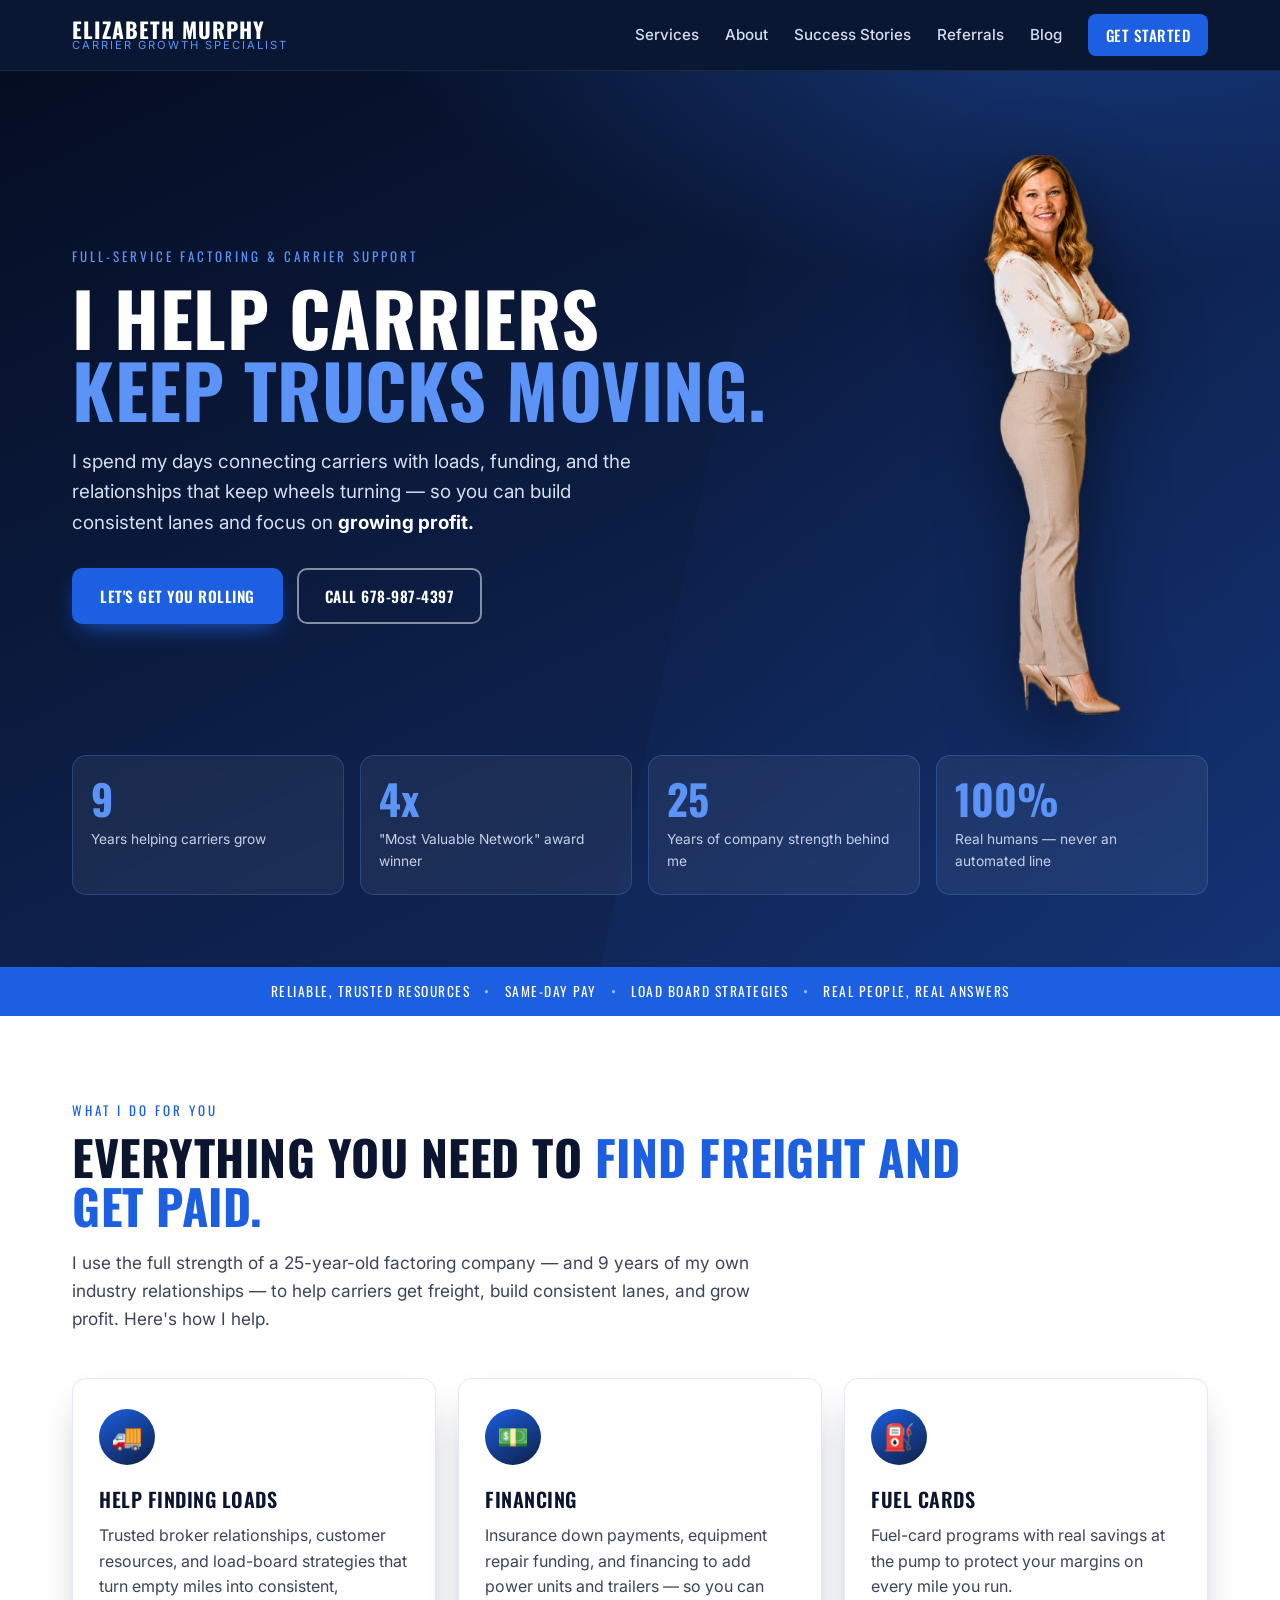
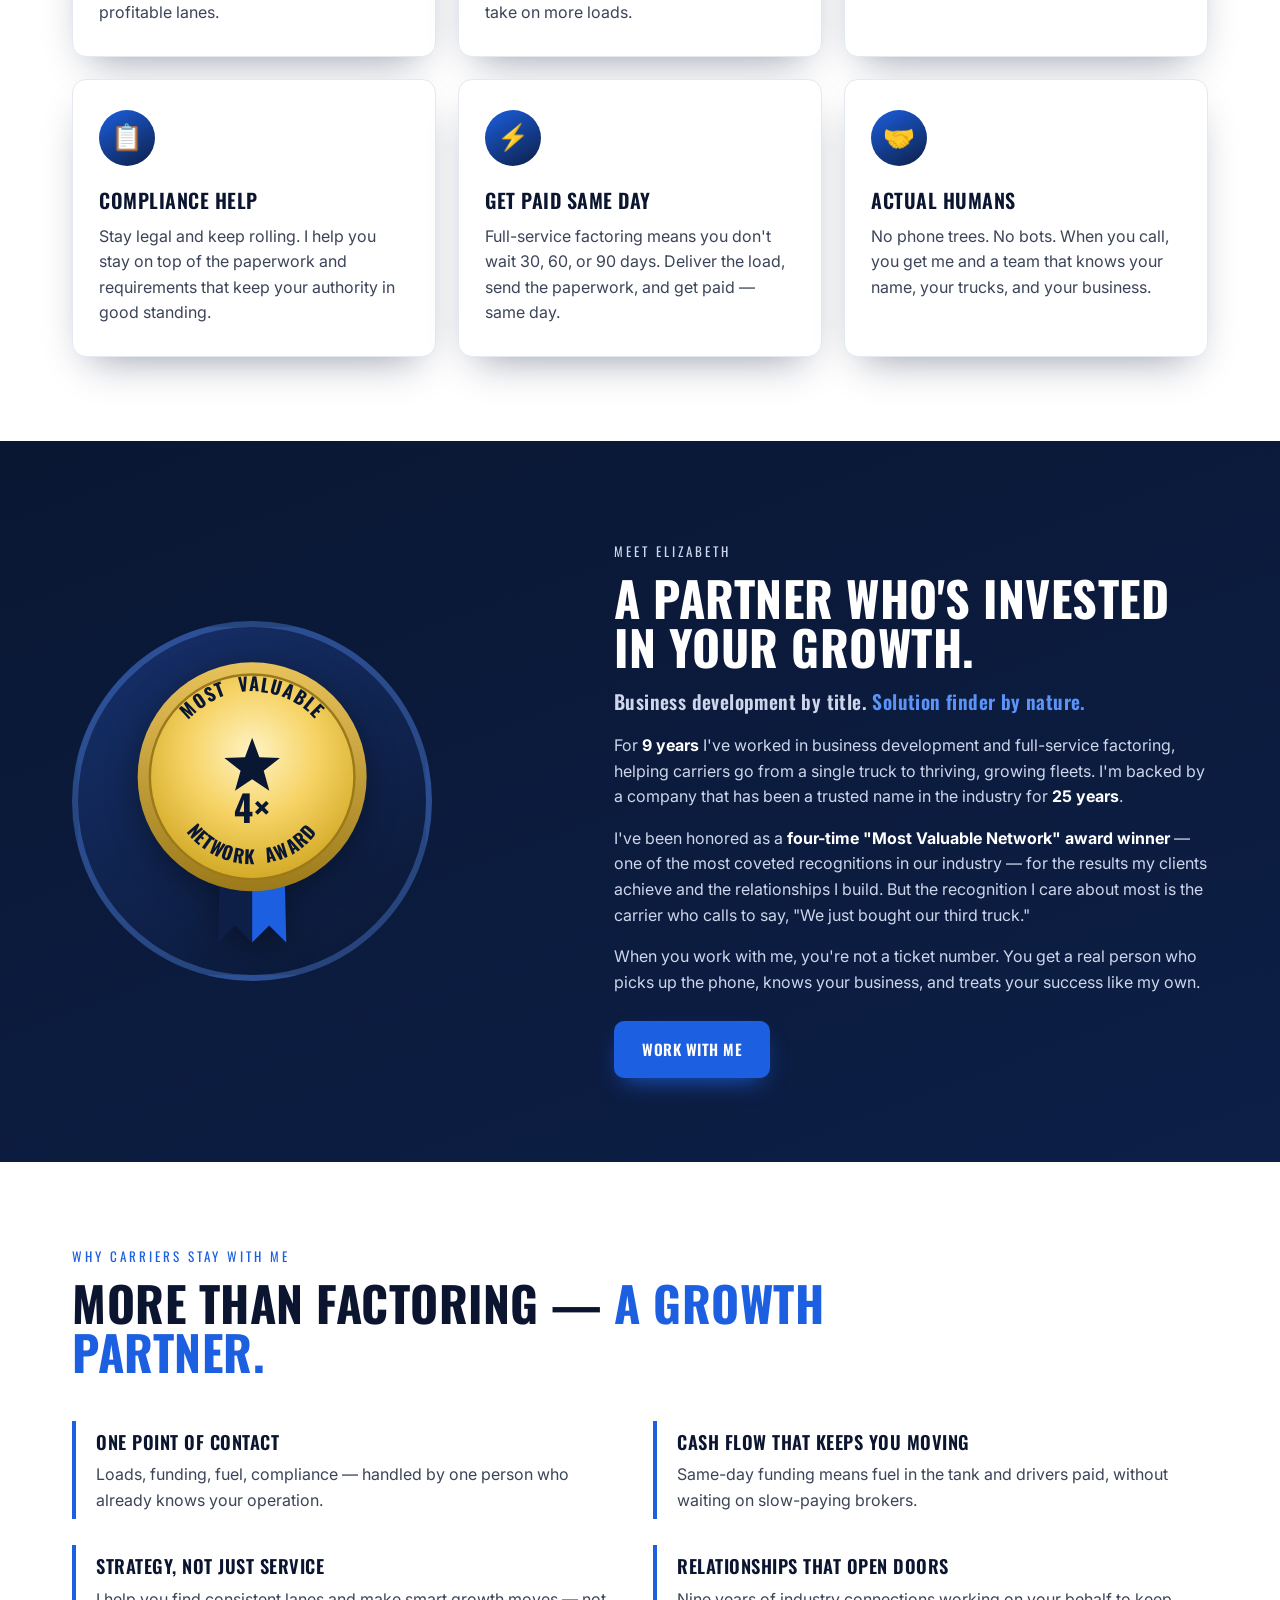
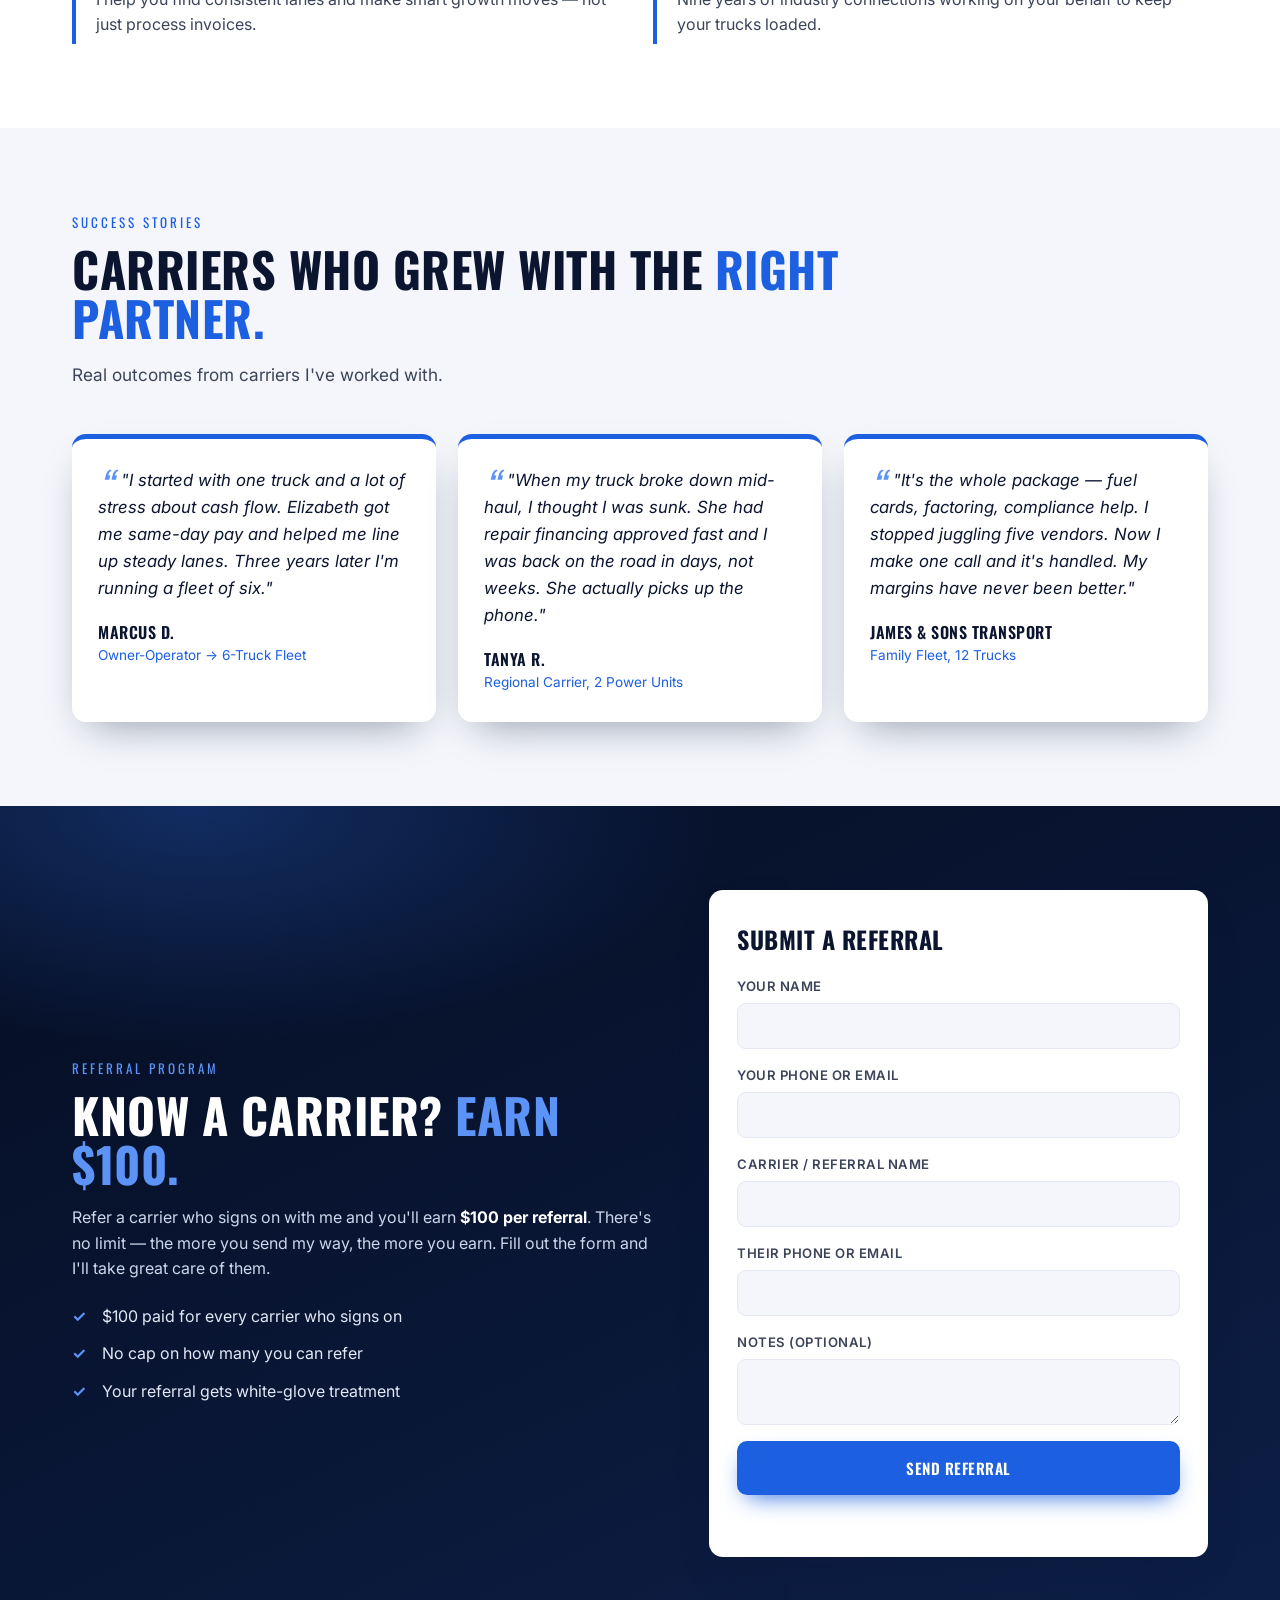
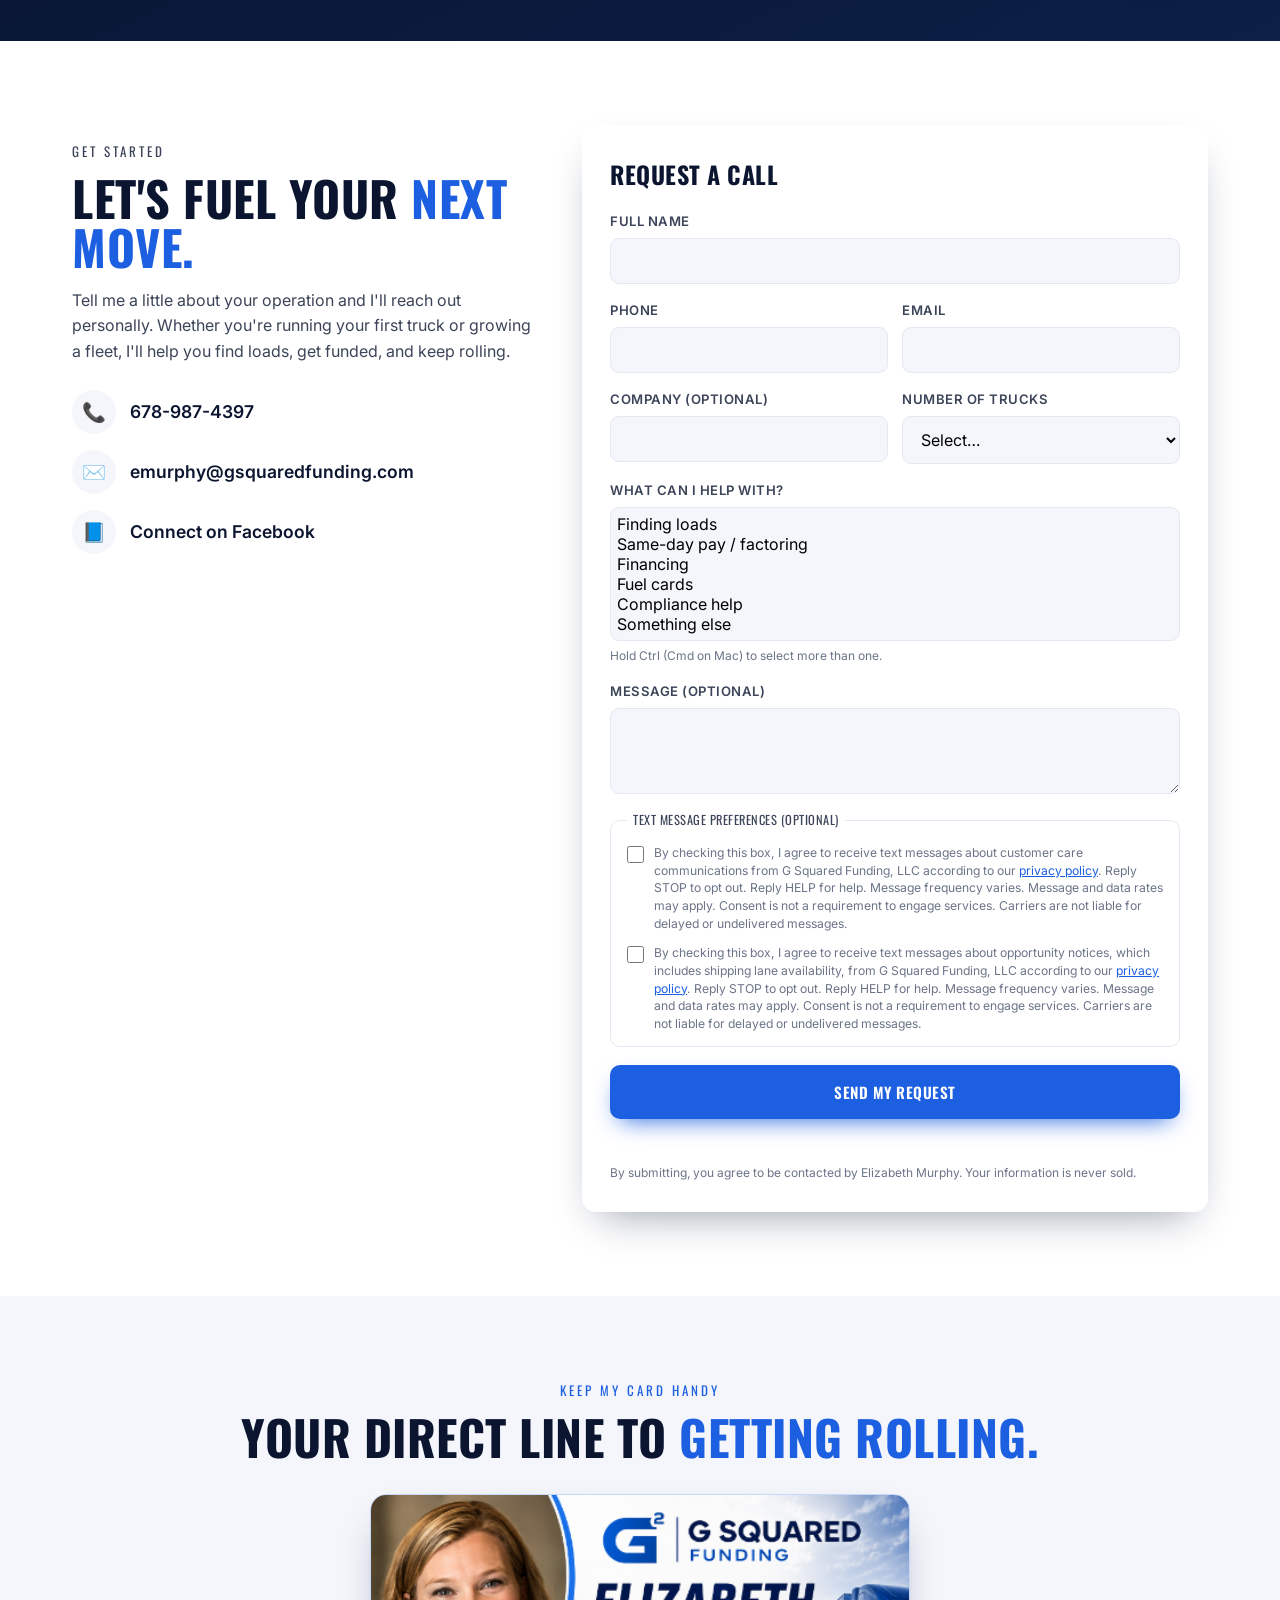
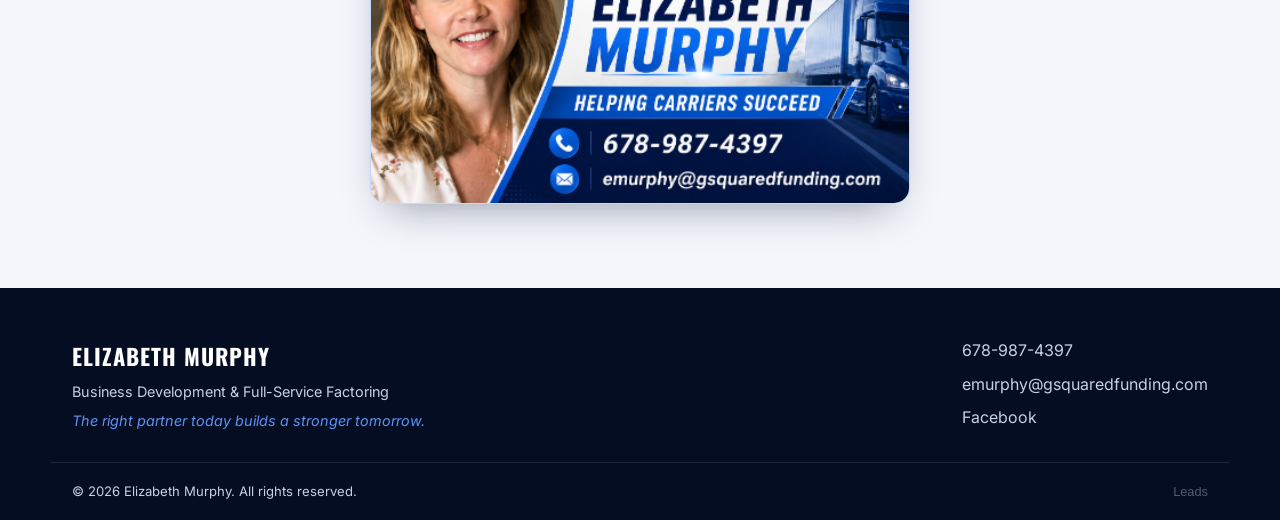
==== index.html @ 2f47485e "Add Blog with four carrier resource articles - New blog.html index + nav "Blog" link - Articles: div" ====
<!DOCTYPE html>
<html lang="en">
<head>
  <meta charset="UTF-8" />
  <meta name="viewport" content="width=device-width, initial-scale=1.0" />
  <title>Elizabeth Murphy | Helping Carriers Find Loads, Get Funded & Grow</title>
  <meta name="description" content="Elizabeth Murphy helps trucking carriers find loads, get financing, fuel cards, compliance help, and same-day pay through full-service factoring. 9 years of experience, real humans, real results." />
  <link rel="preconnect" href="https://fonts.googleapis.com" />
  <link rel="preconnect" href="https://fonts.gstatic.com" crossorigin />
  <link href="https://fonts.googleapis.com/css2?family=Oswald:wght@500;600;700&family=Inter:wght@400;500;600;700&display=swap" rel="stylesheet" />
  <link rel="stylesheet" href="styles.css" />
</head>
<body>

  <!-- ============ NAV ============ -->
  <header class="nav" id="top">
    <div class="container nav-inner">
      <a href="#top" class="brand">
        <span class="brand-name">ELIZABETH MURPHY</span>
        <span class="brand-sub">Carrier Growth Specialist</span>
      </a>
      <nav class="nav-links" id="navLinks">
        <a href="#services">Services</a>
        <a href="#about">About</a>
        <a href="#stories">Success Stories</a>
        <a href="#referral">Referrals</a>
        <a href="blog.html">Blog</a>
        <a href="#contact" class="nav-cta">Get Started</a>
      </nav>
      <a href="tel:6789874397" class="nav-phone">678-987-4397</a>
      <button class="nav-toggle" id="navToggle" aria-label="Toggle menu">
        <span></span><span></span><span></span>
      </button>
    </div>
  </header>

  <!-- ============ HERO ============ -->
  <section class="hero">
    <div class="hero-overlay"></div>
    <div class="container hero-inner">
      <div class="hero-copy">
        <p class="kicker">FULL-SERVICE FACTORING &amp; CARRIER SUPPORT</p>
        <h1>I HELP CARRIERS<br /><span class="hl">KEEP TRUCKS MOVING.</span></h1>
        <p class="hero-lead">
          I spend my days connecting carriers with loads, funding, and the
          relationships that keep wheels turning &mdash; so you can build
          consistent lanes and focus on <strong>growing profit.</strong>
        </p>
        <div class="hero-actions">
          <a href="#contact" class="btn btn-primary">Let's Get You Rolling</a>
          <a href="tel:6789874397" class="btn btn-ghost">Call 678-987-4397</a>
        </div>
      </div>

      <div class="hero-figure-wrap">
        <img class="hero-figure" src="liz-standing.png"
             alt="Elizabeth Murphy, Carrier Growth Specialist" />
      </div>

      <div class="hero-stats">
        <div class="stat">
          <span class="stat-num">9</span>
          <span class="stat-label">Years helping carriers grow</span>
        </div>
        <div class="stat">
          <span class="stat-num">4x</span>
          <span class="stat-label">"Most Valuable Network" award winner</span>
        </div>
        <div class="stat">
          <span class="stat-num">25</span>
          <span class="stat-label">Years of company strength behind me</span>
        </div>
        <div class="stat">
          <span class="stat-num">100%</span>
          <span class="stat-label">Real humans &mdash; never an automated line</span>
        </div>
      </div>
    </div>
  </section>

  <!-- ============ TRUST BAR ============ -->
  <div class="trustbar">
    <div class="container trustbar-inner">
      <span>RELIABLE, TRUSTED RESOURCES</span>
      <span class="dot">&bull;</span>
      <span>SAME-DAY PAY</span>
      <span class="dot">&bull;</span>
      <span>LOAD BOARD STRATEGIES</span>
      <span class="dot">&bull;</span>
      <span>REAL PEOPLE, REAL ANSWERS</span>
    </div>
  </div>

  <!-- ============ SERVICES ============ -->
  <section class="section" id="services">
    <div class="container">
      <p class="section-kicker">WHAT I DO FOR YOU</p>
      <h2 class="section-title">Everything you need to <span class="hl">find freight and get paid.</span></h2>
      <p class="section-intro">
        I use the full strength of a 25-year-old factoring company &mdash; and
        9 years of my own industry relationships &mdash; to help carriers get
        freight, build consistent lanes, and grow profit. Here's how I help.
      </p>

      <div class="cards">
        <article class="card">
          <div class="card-icon">🚚</div>
          <h3>Help Finding Loads</h3>
          <p>Trusted broker relationships, customer resources, and load-board
          strategies that turn empty miles into consistent, profitable lanes.</p>
        </article>

        <article class="card">
          <div class="card-icon">💵</div>
          <h3>Financing</h3>
          <p>Insurance down payments, equipment repair funding, and financing to
          add power units and trailers &mdash; so you can take on more loads.</p>
        </article>

        <article class="card">
          <div class="card-icon">⛽</div>
          <h3>Fuel Cards</h3>
          <p>Fuel-card programs with real savings at the pump to protect your
          margins on every mile you run.</p>
        </article>

        <article class="card">
          <div class="card-icon">📋</div>
          <h3>Compliance Help</h3>
          <p>Stay legal and keep rolling. I help you stay on top of the
          paperwork and requirements that keep your authority in good standing.</p>
        </article>

        <article class="card">
          <div class="card-icon">⚡</div>
          <h3>Get Paid Same Day</h3>
          <p>Full-service factoring means you don't wait 30, 60, or 90 days.
          Deliver the load, send the paperwork, and get paid &mdash; same day.</p>
        </article>

        <article class="card">
          <div class="card-icon">🤝</div>
          <h3>Actual Humans</h3>
          <p>No phone trees. No bots. When you call, you get me and a team that
          knows your name, your trucks, and your business.</p>
        </article>
      </div>
    </div>
  </section>

  <!-- ============ ABOUT ============ -->
  <section class="section section-dark" id="about">
    <div class="container about-grid">
      <div class="about-photo">
        <div class="about-photo-frame no-photo">
          <!-- Photo now lives in the hero; this frame shows the award medal -->
          <svg class="photo-medal" viewBox="0 0 220 240" role="img" aria-label="Four-time Most Valuable Network Award winner">
            <defs>
              <radialGradient id="goldFace" cx="50%" cy="38%" r="70%">
                <stop offset="0%" stop-color="#fff3c4" />
                <stop offset="45%" stop-color="#f6d365" />
                <stop offset="100%" stop-color="#caa017" />
              </radialGradient>
              <linearGradient id="goldRim" x1="0" y1="0" x2="0" y2="1">
                <stop offset="0%" stop-color="#e8c25a" />
                <stop offset="100%" stop-color="#9c7a1a" />
              </linearGradient>
              <path id="topArc" d="M40,100 A70,70 0 0 1 180,100" fill="none" />
              <path id="botArc" d="M42,104 A68,68 0 0 0 178,104" fill="none" />
            </defs>

            <!-- ribbon tails -->
            <polygon points="84,150 110,168 110,236 96,222 82,236" fill="#0d1f47" />
            <polygon points="136,150 110,168 110,236 124,222 138,236" fill="#1c5fe0" />

            <!-- medal body -->
            <circle cx="110" cy="100" r="94" fill="url(#goldRim)" />
            <circle cx="110" cy="100" r="84" fill="url(#goldFace)" stroke="#9c7a1a" stroke-width="2" />

            <!-- curved text -->
            <text class="medal-arc" fill="#0a1733">
              <textPath href="#topArc" startOffset="50%" text-anchor="middle">MOST&#160;&#160;VALUABLE</textPath>
            </text>
            <text class="medal-arc" fill="#0a1733">
              <textPath href="#botArc" startOffset="50%" text-anchor="middle">NETWORK&#160;&#160;AWARD</textPath>
            </text>

            <!-- star -->
            <path d="M110,68 L115.9,83.9 L132.8,84.6 L119.5,95.1 L124.1,111.4 L110,102 L95.9,111.4 L100.5,95.1 L87.2,84.6 L104.1,83.9 Z" fill="#0a1733" />

            <!-- count -->
            <text x="110" y="138" text-anchor="middle" class="medal-count" fill="#0a1733">4&#215;</text>
          </svg>
        </div>
        <div class="about-badge">
          <span class="badge-num">4&times;</span>
          <span class="badge-text">MOST VALUABLE<br />NETWORK AWARD</span>
        </div>
      </div>
      <div class="about-copy">
        <p class="section-kicker light">MEET ELIZABETH</p>
        <h2 class="section-title light">A partner who's invested in your growth.</h2>
        <p class="about-tagline">Business development by title. <span class="hl">Solution finder by nature.</span></p>
        <p>
          For <strong>9 years</strong> I've worked in business development and
          full-service factoring, helping carriers go from a single truck to
          thriving, growing fleets. I'm backed by a company that has been a
          trusted name in the industry for <strong>25 years</strong>.
        </p>
        <p>
          I've been honored as a <strong>four-time "Most Valuable Network"
          award winner</strong> &mdash; one of the most coveted recognitions in
          our industry &mdash; for the results my clients achieve and the
          relationships I build. But the recognition I care about most is the
          carrier who calls to say, "We just bought our third truck."
        </p>
        <p>
          When you work with me, you're not a ticket number. You get a real
          person who picks up the phone, knows your business, and treats your
          success like my own.
        </p>
        <a href="#contact" class="btn btn-primary">Work With Me</a>
      </div>
    </div>
  </section>

  <!-- ============ VALUE / WHY ============ -->
  <section class="section value">
    <div class="container">
      <p class="section-kicker">WHY CARRIERS STAY WITH ME</p>
      <h2 class="section-title">More than factoring &mdash; <span class="hl">a growth partner.</span></h2>
      <div class="value-grid">
        <div class="value-item">
          <h4>One point of contact</h4>
          <p>Loads, funding, fuel, compliance &mdash; handled by one person who already knows your operation.</p>
        </div>
        <div class="value-item">
          <h4>Cash flow that keeps you moving</h4>
          <p>Same-day funding means fuel in the tank and drivers paid, without waiting on slow-paying brokers.</p>
        </div>
        <div class="value-item">
          <h4>Strategy, not just service</h4>
          <p>I help you find consistent lanes and make smart growth moves &mdash; not just process invoices.</p>
        </div>
        <div class="value-item">
          <h4>Relationships that open doors</h4>
          <p>Nine years of industry connections working on your behalf to keep your trucks loaded.</p>
        </div>
      </div>
    </div>
  </section>

  <!-- ============ SUCCESS STORIES ============ -->
  <section class="section section-tint" id="stories">
    <div class="container">
      <p class="section-kicker">SUCCESS STORIES</p>
      <h2 class="section-title">Carriers who grew with the <span class="hl">right partner.</span></h2>
      <p class="section-intro">
        Real outcomes from carriers I've worked with.
      </p>

      <div class="stories">
        <figure class="story">
          <blockquote>
            "I started with one truck and a lot of stress about cash flow.
            Elizabeth got me same-day pay and helped me line up steady lanes.
            Three years later I'm running a fleet of six."
          </blockquote>
          <figcaption>
            <span class="story-name">Marcus D.</span>
            <span class="story-role">Owner-Operator &rarr; 6-Truck Fleet</span>
          </figcaption>
        </figure>

        <figure class="story">
          <blockquote>
            "When my truck broke down mid-haul, I thought I was sunk. She had
            repair financing approved fast and I was back on the road in days,
            not weeks. She actually picks up the phone."
          </blockquote>
          <figcaption>
            <span class="story-name">Tanya R.</span>
            <span class="story-role">Regional Carrier, 2 Power Units</span>
          </figcaption>
        </figure>

        <figure class="story">
          <blockquote>
            "It's the whole package &mdash; fuel cards, factoring, compliance
            help. I stopped juggling five vendors. Now I make one call and it's
            handled. My margins have never been better."
          </blockquote>
          <figcaption>
            <span class="story-name">James &amp; Sons Transport</span>
            <span class="story-role">Family Fleet, 12 Trucks</span>
          </figcaption>
        </figure>
      </div>
    </div>
  </section>

  <!-- ============ REFERRAL ============ -->
  <section class="section section-cta" id="referral">
    <div class="container referral-inner">
      <div class="referral-copy">
        <p class="section-kicker light">REFERRAL PROGRAM</p>
        <h2 class="section-title light">Know a carrier? <span class="hl-light">Earn $100.</span></h2>
        <p>
          Refer a carrier who signs on with me and you'll earn
          <strong>$100 per referral</strong>. There's no limit &mdash; the more
          you send my way, the more you earn. Fill out the form and I'll take
          great care of them.
        </p>
        <ul class="referral-points">
          <li>$100 paid for every carrier who signs on</li>
          <li>No cap on how many you can refer</li>
          <li>Your referral gets white-glove treatment</li>
        </ul>
      </div>
      <form class="lead-form referral-form" id="referralForm" novalidate>
        <h3>Submit a Referral</h3>
        <div class="field">
          <label for="ref-yourname">Your Name</label>
          <input type="text" id="ref-yourname" name="yourName" required />
        </div>
        <div class="field">
          <label for="ref-yourcontact">Your Phone or Email</label>
          <input type="text" id="ref-yourcontact" name="yourContact" required />
        </div>
        <div class="field">
          <label for="ref-carrier">Carrier / Referral Name</label>
          <input type="text" id="ref-carrier" name="carrierName" required />
        </div>
        <div class="field">
          <label for="ref-carriercontact">Their Phone or Email</label>
          <input type="text" id="ref-carriercontact" name="carrierContact" required />
        </div>
        <div class="field">
          <label for="ref-notes">Notes (optional)</label>
          <textarea id="ref-notes" name="notes" rows="2"></textarea>
        </div>
        <button type="submit" class="btn btn-primary btn-block">Send Referral</button>
        <p class="form-status" id="referralStatus" role="status"></p>
      </form>
    </div>
  </section>

  <!-- ============ CONTACT / LEAD FORM ============ -->
  <section class="section" id="contact">
    <div class="container contact-grid">
      <div class="contact-copy">
        <p class="section-kicker">GET STARTED</p>
        <h2 class="section-title">Let's fuel your <span class="hl">next move.</span></h2>
        <p>
          Tell me a little about your operation and I'll reach out personally.
          Whether you're running your first truck or growing a fleet, I'll help
          you find loads, get funded, and keep rolling.
        </p>
        <ul class="contact-list">
          <li>
            <span class="ci">📞</span>
            <a href="tel:6789874397">678-987-4397</a>
          </li>
          <li>
            <span class="ci">✉️</span>
            <a href="mailto:emurphy@gsquaredfunding.com">emurphy@gsquaredfunding.com</a>
          </li>
          <li>
            <span class="ci">📘</span>
            <a href="https://www.facebook.com/profile.php?id=61589922279797" target="_blank" rel="noopener">Connect on Facebook</a>
          </li>
        </ul>
      </div>

      <form class="lead-form" id="leadForm" novalidate>
        <h3>Request a Call</h3>
        <div class="field">
          <label for="name">Full Name</label>
          <input type="text" id="name" name="name" required />
        </div>
        <div class="row">
          <div class="field">
            <label for="phone">Phone</label>
            <input type="tel" id="phone" name="phone" required />
          </div>
          <div class="field">
            <label for="email">Email</label>
            <input type="email" id="email" name="email" />
          </div>
        </div>
        <div class="row">
          <div class="field">
            <label for="company">Company (optional)</label>
            <input type="text" id="company" name="company" />
          </div>
          <div class="field">
            <label for="trucks">Number of Trucks</label>
            <select id="trucks" name="trucks">
              <option value="">Select…</option>
              <option>1</option>
              <option>2–5</option>
              <option>6–15</option>
              <option>16+</option>
            </select>
          </div>
        </div>
        <div class="field">
          <label for="interest">What can I help with?</label>
          <select id="interest" name="interest" multiple size="6" class="multi">
            <option>Finding loads</option>
            <option>Same-day pay / factoring</option>
            <option>Financing</option>
            <option>Fuel cards</option>
            <option>Compliance help</option>
            <option>Something else</option>
          </select>
          <small class="hint">Hold Ctrl (Cmd on Mac) to select more than one.</small>
        </div>
        <div class="field">
          <label for="message">Message (optional)</label>
          <textarea id="message" name="message" rows="3"></textarea>
        </div>

        <fieldset class="consent">
          <legend>Text message preferences (optional)</legend>
          <label class="consent-item">
            <input type="checkbox" name="smsCustomerCare" value="Yes" />
            <span>By checking this box, I agree to receive text messages about customer care
            communications from G Squared Funding, LLC according to our
            <a href="https://gsquaredfunding.com/privacy-policy" target="_blank" rel="noopener">privacy policy</a>.
            Reply STOP to opt out. Reply HELP for help. Message frequency varies. Message and data
            rates may apply. Consent is not a requirement to engage services. Carriers are not liable
            for delayed or undelivered messages.</span>
          </label>
          <label class="consent-item">
            <input type="checkbox" name="smsOpportunityNotices" value="Yes" />
            <span>By checking this box, I agree to receive text messages about opportunity notices,
            which includes shipping lane availability, from G Squared Funding, LLC according to our
            <a href="https://gsquaredfunding.com/privacy-policy" target="_blank" rel="noopener">privacy policy</a>.
            Reply STOP to opt out. Reply HELP for help. Message frequency varies. Message and data
            rates may apply. Consent is not a requirement to engage services. Carriers are not liable
            for delayed or undelivered messages.</span>
          </label>
        </fieldset>

        <button type="submit" class="btn btn-primary btn-block">Send My Request</button>
        <p class="form-status" id="leadStatus" role="status"></p>
        <p class="form-fineprint">By submitting, you agree to be contacted by Elizabeth Murphy. Your information is never sold.</p>
      </form>
    </div>
  </section>

  <!-- ============ BUSINESS CARD ============ -->
  <section class="section section-tint cardstrip">
    <div class="container cardstrip-inner">
      <p class="section-kicker">KEEP MY CARD HANDY</p>
      <h2 class="section-title">Your direct line to <span class="hl">getting rolling.</span></h2>
      <img class="business-card" src="business-card.png"
           alt="Elizabeth Murphy, G Squared Funding — Helping Carriers Succeed. Call 678-987-4397 or email emurphy@gsquaredfunding.com" />
    </div>
  </section>

  <!-- ============ FOOTER ============ -->
  <footer class="footer">
    <div class="container footer-inner">
      <div class="footer-brand">
        <span class="brand-name">ELIZABETH MURPHY</span>
        <p>Business Development &amp; Full-Service Factoring</p>
        <p class="footer-tag">The right partner today builds a stronger tomorrow.</p>
      </div>
      <div class="footer-contact">
        <a href="tel:6789874397">678-987-4397</a>
        <a href="mailto:emurphy@gsquaredfunding.com">emurphy@gsquaredfunding.com</a>
        <a href="https://www.facebook.com/profile.php?id=61589922279797" target="_blank" rel="noopener">Facebook</a>
      </div>
    </div>
    <div class="footer-bottom container">
      <span>&copy; <span id="year"></span> Elizabeth Murphy. All rights reserved.</span>
      <button id="adminLink" class="admin-link" title="View captured leads">Leads</button>
    </div>
  </footer>

  <!-- ============ ADMIN MODAL (lead viewer) ============ -->
  <div class="modal" id="adminModal" hidden>
    <div class="modal-box">
      <button class="modal-close" id="adminClose" aria-label="Close">&times;</button>
      <h3>Captured Leads <span id="leadCount" class="count"></span></h3>
      <p class="modal-hint">Stored in this browser only. Export to keep a permanent copy.</p>
      <div class="modal-actions">
        <button class="btn btn-small" id="exportCsv">Export CSV</button>
        <button class="btn btn-small btn-danger" id="clearLeads">Clear All</button>
      </div>
      <div class="leads-table-wrap">
        <table class="leads-table" id="leadsTable"></table>
      </div>
    </div>
  </div>

  <a href="tel:6789874397" class="fab-call" aria-label="Call Elizabeth">📞</a>

  <script src="script.js"></script>
</body>
</html>
---- styles.css ----
/* ============================================================
   Elizabeth Murphy — Carrier Growth Site
   Palette derived from the navy / electric-blue flyers
   ============================================================ */

:root {
  --navy-900: #050d22;
  --navy-800: #0a1733;
  --navy-700: #0d1f47;
  --navy-600: #122a5e;
  --blue-500: #1c5fe0;
  --blue-400: #2f74f0;
  --blue-300: #5b93f7;
  --ink: #0b1530;
  --gray-700: #3b4458;
  --gray-500: #6b7488;
  --gray-200: #e3e8f2;
  --gray-100: #f4f6fb;
  --white: #ffffff;
  --radius: 14px;
  --shadow: 0 18px 40px -18px rgba(8, 22, 56, 0.45);
  --maxw: 1180px;
  --head: "Oswald", "Arial Narrow", "Impact", sans-serif;
  --body: "Inter", -apple-system, BlinkMacSystemFont, "Segoe UI", Roboto, sans-serif;
}

* { box-sizing: border-box; margin: 0; padding: 0; }

html { scroll-behavior: smooth; }

body {
  font-family: var(--body);
  color: var(--ink);
  background: var(--white);
  line-height: 1.6;
  -webkit-font-smoothing: antialiased;
}

.container { width: 100%; max-width: var(--maxw); margin: 0 auto; padding: 0 22px; }

a { color: inherit; text-decoration: none; }
img { max-width: 100%; display: block; }

/* ---------- Buttons ---------- */
.btn {
  display: inline-block;
  font-family: var(--head);
  font-weight: 600;
  letter-spacing: 0.5px;
  text-transform: uppercase;
  font-size: 0.95rem;
  padding: 14px 26px;
  border-radius: 10px;
  border: 2px solid transparent;
  cursor: pointer;
  transition: transform 0.15s ease, background 0.15s ease, box-shadow 0.15s ease;
  text-align: center;
}
.btn:hover { transform: translateY(-2px); }
.btn-primary { background: var(--blue-500); color: #fff; box-shadow: 0 10px 24px -10px var(--blue-500); }
.btn-primary:hover { background: var(--blue-400); }
.btn-ghost { background: transparent; color: #fff; border-color: rgba(255,255,255,0.5); }
.btn-ghost:hover { border-color: #fff; background: rgba(255,255,255,0.08); }
.btn-block { width: 100%; }
.btn-small { padding: 9px 16px; font-size: 0.8rem; background: var(--blue-500); color: #fff; }
.btn-danger { background: #c0392b; }

.hl { color: var(--blue-500); }
.hl-light { color: var(--blue-300); }

/* ---------- Nav ---------- */
.nav {
  position: sticky; top: 0; z-index: 50;
  background: var(--navy-800);
  border-bottom: 1px solid rgba(255,255,255,0.08);
}
.nav-inner { display: flex; align-items: center; gap: 18px; min-height: 70px; }
.brand { display: flex; flex-direction: column; line-height: 1.05; margin-right: auto; }
.brand-name { font-family: var(--head); font-weight: 700; color: #fff; font-size: 1.35rem; letter-spacing: 1px; }
.brand-sub { color: var(--blue-300); font-size: 0.7rem; letter-spacing: 2px; text-transform: uppercase; }
.nav-links { display: flex; align-items: center; gap: 26px; }
.nav-links a { color: #d6ddef; font-weight: 500; font-size: 0.95rem; }
.nav-links a:hover { color: #fff; }
.nav-cta { background: var(--blue-500); color: #fff !important; padding: 9px 18px; border-radius: 8px; font-family: var(--head); text-transform: uppercase; letter-spacing: 0.5px; }
.nav-cta:hover { background: var(--blue-400); }
.nav-phone { display: none; color: #fff; font-family: var(--head); font-size: 1.1rem; }
.nav-toggle { display: none; flex-direction: column; gap: 5px; background: none; border: 0; cursor: pointer; padding: 6px; }
.nav-toggle span { width: 26px; height: 3px; background: #fff; border-radius: 2px; transition: 0.25s; }

/* ---------- Hero ---------- */
.hero {
  position: relative;
  background:
    radial-gradient(1100px 500px at 80% -10%, rgba(47,116,240,0.35), transparent 60%),
    linear-gradient(155deg, var(--navy-900) 0%, var(--navy-700) 55%, var(--navy-600) 100%);
  color: #fff;
  overflow: hidden;
}
.hero::after {
  content: "";
  position: absolute; right: -120px; top: 0; bottom: 0; width: 55%;
  background: linear-gradient(110deg, transparent, rgba(28,95,224,0.18));
  transform: skewX(-12deg);
  pointer-events: none;
}
.hero-inner {
  position: relative; z-index: 2;
  display: grid; grid-template-columns: 1.45fr 0.55fr; gap: 40px;
  padding: 84px 22px 0;
  align-items: center;
}
/* Elizabeth standing next to the headline */
.hero-figure-wrap { align-self: end; justify-self: center; }
.hero-figure {
  display: block; width: auto; height: clamp(360px, 44vw, 560px);
  filter: drop-shadow(0 22px 36px rgba(0,0,0,0.55));
}
.kicker { font-family: var(--head); letter-spacing: 3px; color: var(--blue-300); font-size: 0.82rem; margin-bottom: 14px; }
.hero h1 {
  font-family: var(--head); font-weight: 700; text-transform: uppercase;
  font-size: clamp(2.6rem, 6vw, 4.6rem); line-height: 0.98; letter-spacing: 0.5px;
}
.hero h1 .hl { color: var(--blue-300); }
.hero-lead { margin: 22px 0 30px; font-size: 1.18rem; max-width: 560px; color: #d7deef; }
.hero-lead strong { color: #fff; }
.hero-actions { display: flex; gap: 14px; flex-wrap: wrap; }

.hero-stats { grid-column: 1 / -1; display: grid; grid-template-columns: repeat(4, 1fr); gap: 16px; padding-bottom: 72px; }
.stat {
  background: rgba(255,255,255,0.06);
  border: 1px solid rgba(91,147,247,0.25);
  border-radius: var(--radius); padding: 22px 18px;
  backdrop-filter: blur(4px);
}
.stat-num { font-family: var(--head); font-weight: 700; font-size: 2.6rem; color: var(--blue-300); display: block; line-height: 1; }
.stat-label { font-size: 0.86rem; color: #c7d0e6; display: block; margin-top: 8px; }

/* ---------- Business card strip ---------- */
.cardstrip-inner { text-align: center; }
.cardstrip .section-kicker,
.cardstrip .section-title { text-align: center; }
.cardstrip .section-title { margin: 0 auto 32px; }
.business-card {
  width: 100%; max-width: 540px; margin: 0 auto;
  border-radius: 16px; box-shadow: var(--shadow);
  border: 1px solid rgba(91,147,247,0.3);
}

/* ---------- Trust bar ---------- */
.trustbar { background: var(--blue-500); color: #fff; }
.trustbar-inner {
  display: flex; align-items: center; justify-content: center; flex-wrap: wrap;
  gap: 14px; padding: 14px 22px;
  font-family: var(--head); letter-spacing: 1.5px; font-size: 0.85rem; text-transform: uppercase;
}
.trustbar .dot { opacity: 0.6; }

/* ---------- Sections ---------- */
.section { padding: 84px 0; }
.section-dark { background: linear-gradient(160deg, var(--navy-800), var(--navy-700)); color: #fff; }
.section-tint { background: var(--gray-100); }
.section-kicker { font-family: var(--head); letter-spacing: 3px; color: var(--blue-500); font-size: 0.82rem; margin-bottom: 12px; }
.section-kicker.light { color: var(--blue-300); }
.section-title {
  font-family: var(--head); font-weight: 700; text-transform: uppercase;
  font-size: clamp(1.9rem, 4vw, 3rem); line-height: 1.02; letter-spacing: 0.5px; max-width: 900px;
}
.section-title.light { color: #fff; }
.section-intro { max-width: 720px; margin-top: 18px; color: var(--gray-700); font-size: 1.08rem; }
.section-dark .section-intro { color: #c7d0e6; }

/* ---------- Service cards ---------- */
.cards { display: grid; grid-template-columns: repeat(3, 1fr); gap: 22px; margin-top: 46px; }
.card {
  background: #fff; border: 1px solid var(--gray-200); border-radius: var(--radius);
  padding: 30px 26px; box-shadow: var(--shadow);
  transition: transform 0.18s ease, border-color 0.18s ease;
}
.card:hover { transform: translateY(-5px); border-color: var(--blue-300); }
.card-icon {
  width: 56px; height: 56px; border-radius: 50%;
  background: linear-gradient(150deg, var(--blue-500), var(--navy-700));
  display: flex; align-items: center; justify-content: center;
  font-size: 1.6rem; margin-bottom: 18px;
}
.card h3 { font-family: var(--head); font-weight: 600; text-transform: uppercase; font-size: 1.25rem; letter-spacing: 0.5px; margin-bottom: 8px; }
.card p { color: var(--gray-700); }

/* ---------- About ---------- */
.about-grid { display: grid; grid-template-columns: 0.9fr 1.1fr; gap: 56px; align-items: center; }
.about-photo { position: relative; max-width: 360px; }
.about-photo-frame {
  position: relative; aspect-ratio: 1/1; border-radius: 50%;
  background: linear-gradient(150deg, var(--blue-400), var(--navy-700));
  border: 6px solid rgba(91,147,247,0.35); overflow: hidden;
  display: flex; align-items: center; justify-content: center;
}
.about-photo-frame img { width: 100%; height: 100%; object-fit: cover; }
.photo-medal { display: none; width: 84%; height: 84%; filter: drop-shadow(0 8px 16px rgba(0,0,0,0.35)); }
.about-photo-frame.no-photo { background: linear-gradient(150deg, #16306b, var(--navy-800)); }
.about-photo-frame.no-photo .photo-medal { display: block; }
.medal-arc { font-family: var(--head); font-weight: 700; font-size: 15px; letter-spacing: 1px; }
.medal-count { font-family: var(--head); font-weight: 700; font-size: 30px; }
/* avoid duplicate award messaging while the medal placeholder is showing */
.about-photo-frame.no-photo ~ .about-badge { display: none; }
.about-badge {
  position: absolute; bottom: 6px; right: -6px;
  background: var(--blue-500); color: #fff; border-radius: 12px;
  padding: 12px 16px; display: flex; align-items: center; gap: 10px; box-shadow: var(--shadow);
}
.badge-num { font-family: var(--head); font-weight: 700; font-size: 2rem; }
.badge-text { font-family: var(--head); font-size: 0.72rem; letter-spacing: 1px; line-height: 1.1; }
.about-copy p { margin-top: 16px; color: #cdd6ea; }
.about-copy p.about-tagline {
  font-family: var(--head); font-size: 1.22rem; font-weight: 600;
  letter-spacing: 0.4px; color: #eaf0fb; margin-top: 14px;
}
.about-copy p.about-tagline .hl { color: var(--blue-300); }
.section-dark .about-copy p { color: #cdd6ea; }
.about-copy p strong { color: #fff; }
.about-copy .btn { margin-top: 26px; }

/* ---------- Value ---------- */
.value-grid { display: grid; grid-template-columns: repeat(2, 1fr); gap: 26px; margin-top: 44px; }
.value-item { border-left: 4px solid var(--blue-500); padding: 6px 0 6px 20px; }
.value-item h4 { font-family: var(--head); font-weight: 600; text-transform: uppercase; font-size: 1.15rem; letter-spacing: 0.5px; }
.value-item p { color: var(--gray-700); margin-top: 6px; }

/* ---------- Stories ---------- */
.stories { display: grid; grid-template-columns: repeat(3, 1fr); gap: 22px; margin-top: 46px; }
.story {
  background: #fff; border-radius: var(--radius); padding: 28px 26px;
  box-shadow: var(--shadow); border-top: 5px solid var(--blue-500);
}
.story blockquote { font-size: 1.05rem; color: var(--ink); font-style: italic; }
.story blockquote::before { content: "\201C"; font-family: var(--head); color: var(--blue-300); font-size: 2.4rem; line-height: 0; vertical-align: -0.4em; margin-right: 4px; }
.story figcaption { margin-top: 18px; display: flex; flex-direction: column; }
.story-name { font-family: var(--head); font-weight: 600; text-transform: uppercase; letter-spacing: 0.5px; }
.story-role { color: var(--blue-500); font-size: 0.85rem; }

/* ---------- Referral / CTA ---------- */
.section-cta {
  background:
    radial-gradient(900px 400px at 15% 0%, rgba(47,116,240,0.3), transparent 60%),
    linear-gradient(155deg, var(--navy-900), var(--navy-700));
  color: #fff;
}
.referral-inner { display: grid; grid-template-columns: 1fr 0.85fr; gap: 50px; align-items: center; }
.referral-copy p { margin-top: 16px; color: #cdd6ea; }
.referral-copy strong { color: #fff; }
.referral-points { list-style: none; margin-top: 22px; display: grid; gap: 12px; }
.referral-points li { padding-left: 30px; position: relative; color: #e2e8f6; }
.referral-points li::before { content: "✓"; position: absolute; left: 0; color: var(--blue-300); font-weight: 700; }

/* ---------- Forms ---------- */
.lead-form {
  background: #fff; color: var(--ink); border-radius: var(--radius);
  padding: 30px 28px; box-shadow: var(--shadow);
}
.lead-form h3 { font-family: var(--head); font-weight: 700; text-transform: uppercase; font-size: 1.5rem; margin-bottom: 18px; letter-spacing: 0.5px; }
.field { margin-bottom: 16px; display: flex; flex-direction: column; }
.field label { font-size: 0.82rem; font-weight: 600; color: var(--gray-700); margin-bottom: 6px; text-transform: uppercase; letter-spacing: 0.5px; }
.field input, .field select, .field textarea {
  font-family: var(--body); font-size: 1rem; padding: 12px 14px;
  border: 1px solid var(--gray-200); border-radius: 9px; background: var(--gray-100);
  transition: border-color 0.15s ease, background 0.15s ease;
}
.field input:focus, .field select:focus, .field textarea:focus {
  outline: none; border-color: var(--blue-500); background: #fff;
  box-shadow: 0 0 0 3px rgba(28,95,224,0.12);
}
.field .multi { padding: 6px; }
.field .hint { color: var(--gray-500); font-size: 0.75rem; margin-top: 5px; text-transform: none; letter-spacing: 0; }
.row { display: grid; grid-template-columns: 1fr 1fr; gap: 14px; }

/* ---------- Consent checkboxes ---------- */
.consent {
  border: 1px solid var(--gray-200); border-radius: 10px;
  padding: 14px 16px; margin: 0 0 18px; display: grid; gap: 12px;
}
.consent legend {
  font-family: var(--head); text-transform: uppercase; letter-spacing: 0.5px;
  font-size: 0.78rem; color: var(--gray-700); padding: 0 6px;
}
.consent-item {
  display: grid; grid-template-columns: auto 1fr; gap: 10px; align-items: start;
  font-size: 0.76rem; line-height: 1.45; color: var(--gray-500); cursor: pointer;
}
.consent-item input[type="checkbox"] {
  width: 17px; height: 17px; margin-top: 2px; accent-color: var(--blue-500); cursor: pointer;
}
.consent-item a { color: var(--blue-500); text-decoration: underline; }
.form-status { margin-top: 12px; font-weight: 600; min-height: 1.2em; }
.form-status.ok { color: #1e8e3e; }
.form-status.err { color: #c0392b; }
.form-fineprint { margin-top: 12px; font-size: 0.75rem; color: var(--gray-500); }

/* ---------- Contact ---------- */
.contact-grid { display: grid; grid-template-columns: 1fr 1fr; gap: 50px; align-items: start; }
.contact-copy > p { margin-top: 16px; color: var(--gray-700); }
.contact-list { list-style: none; margin-top: 26px; display: grid; gap: 16px; }
.contact-list li { display: flex; align-items: center; gap: 14px; font-size: 1.1rem; font-weight: 600; }
.contact-list .ci {
  width: 44px; height: 44px; border-radius: 50%; background: var(--gray-100);
  display: flex; align-items: center; justify-content: center; font-size: 1.2rem;
}
.contact-list a:hover { color: var(--blue-500); }

/* ---------- Footer ---------- */
.footer { background: var(--navy-900); color: #c7d0e6; padding-top: 50px; }
.footer-inner { display: flex; justify-content: space-between; flex-wrap: wrap; gap: 28px; padding-bottom: 30px; }
.footer-brand .brand-name { color: #fff; font-size: 1.4rem; }
.footer-brand p { margin-top: 6px; font-size: 0.9rem; }
.footer-tag { color: var(--blue-300) !important; font-style: italic; }
.footer-contact { display: flex; flex-direction: column; gap: 8px; }
.footer-contact a:hover { color: #fff; }
.footer-bottom {
  border-top: 1px solid rgba(255,255,255,0.1); padding: 18px 22px;
  display: flex; justify-content: space-between; align-items: center; font-size: 0.82rem;
}
.admin-link { background: none; border: 0; color: rgba(199,208,230,0.4); cursor: pointer; font-size: 0.8rem; }
.admin-link:hover { color: #fff; }

/* ---------- Floating call button (mobile) ---------- */
.fab-call {
  display: none; position: fixed; bottom: 20px; right: 20px; z-index: 60;
  width: 58px; height: 58px; border-radius: 50%; background: var(--blue-500);
  color: #fff; font-size: 1.5rem; align-items: center; justify-content: center;
  box-shadow: 0 10px 26px -8px rgba(0,0,0,0.5);
}

/* ---------- Admin modal ---------- */
.modal {
  position: fixed; inset: 0; z-index: 100; background: rgba(5,13,34,0.7);
  display: flex; align-items: center; justify-content: center; padding: 20px;
}
.modal[hidden] { display: none; }
.modal-box {
  background: #fff; border-radius: var(--radius); max-width: 900px; width: 100%;
  max-height: 86vh; overflow: auto; padding: 28px; position: relative;
}
.modal-close { position: absolute; top: 14px; right: 18px; background: none; border: 0; font-size: 1.8rem; cursor: pointer; color: var(--gray-500); }
.modal-box h3 { font-family: var(--head); text-transform: uppercase; font-size: 1.4rem; }
.count { color: var(--blue-500); }
.modal-hint { color: var(--gray-500); font-size: 0.85rem; margin: 4px 0 16px; }
.modal-actions { display: flex; gap: 10px; margin-bottom: 18px; }
.leads-table-wrap { overflow-x: auto; }
.leads-table { width: 100%; border-collapse: collapse; font-size: 0.85rem; }
.leads-table th, .leads-table td { border: 1px solid var(--gray-200); padding: 8px 10px; text-align: left; vertical-align: top; }
.leads-table th { background: var(--gray-100); font-family: var(--head); text-transform: uppercase; letter-spacing: 0.5px; }
.leads-empty { color: var(--gray-500); padding: 20px 0; }

/* ============================================================
   Blog / Resources
   ============================================================ */
.page-hero {
  background:
    radial-gradient(1100px 500px at 80% -10%, rgba(47,116,240,0.35), transparent 60%),
    linear-gradient(155deg, var(--navy-900) 0%, var(--navy-700) 55%, var(--navy-600) 100%);
  color: #fff; padding: 64px 0 56px;
}
.page-hero .crumb { font-size: 0.8rem; color: #9fb2da; margin-bottom: 12px; }
.page-hero .crumb a { color: #9fb2da; text-decoration: underline; }
.page-hero h1 {
  font-family: var(--head); font-weight: 700; text-transform: uppercase;
  font-size: clamp(2.1rem, 5vw, 3.4rem); line-height: 1.04; letter-spacing: 0.5px; margin-top: 6px;
}
.page-hero .lead { color: #cdd6ea; max-width: 660px; margin-top: 16px; font-size: 1.1rem; }
.nav-links a.active { color: var(--blue-300); }

/* Blog index cards */
.post-grid { display: grid; grid-template-columns: repeat(auto-fit, minmax(300px, 1fr)); gap: 26px; }
.post-card {
  display: flex; flex-direction: column; background: #fff;
  border: 1px solid var(--gray-200); border-radius: var(--radius);
  padding: 30px 28px; box-shadow: var(--shadow); color: inherit;
  transition: transform 0.18s ease, border-color 0.18s ease;
}
.post-card:hover { transform: translateY(-5px); border-color: var(--blue-300); }
.post-cat {
  font-family: var(--head); text-transform: uppercase; letter-spacing: 1.5px;
  font-size: 0.72rem; color: var(--blue-500); margin-bottom: 10px;
}
.post-card h2 {
  font-family: var(--head); font-weight: 600; text-transform: uppercase;
  font-size: 1.35rem; line-height: 1.12; letter-spacing: 0.3px; margin-bottom: 10px;
}
.post-card p { color: var(--gray-700); flex: 1; }
.post-card .readmore {
  margin-top: 16px; font-family: var(--head); font-weight: 600; text-transform: uppercase;
  letter-spacing: 0.5px; font-size: 0.85rem; color: var(--blue-500);
}

/* Article body */
.post-wrap { max-width: 760px; margin: 0 auto; }
.post-meta { color: var(--gray-500); font-size: 0.85rem; margin-bottom: 4px; }
.prose { color: var(--gray-700); font-size: 1.06rem; line-height: 1.75; }
.prose h2 {
  font-family: var(--head); font-weight: 600; text-transform: uppercase; color: var(--ink);
  font-size: 1.45rem; letter-spacing: 0.3px; margin: 36px 0 12px;
}
.prose h3 { font-family: var(--head); font-weight: 600; color: var(--ink); font-size: 1.15rem; margin: 24px 0 8px; }
.prose p { margin-bottom: 16px; }
.prose ul, .prose ol { margin: 0 0 16px 22px; }
.prose li { margin-bottom: 8px; }
.prose strong { color: var(--ink); }
.prose a { color: var(--blue-500); text-decoration: underline; }
.prose blockquote {
  border-left: 4px solid var(--blue-400); background: var(--gray-100);
  padding: 14px 20px; border-radius: 0 10px 10px 0; margin: 0 0 20px; color: var(--ink); font-style: italic;
}
.glossary dt { font-family: var(--head); font-weight: 600; color: var(--ink); font-size: 1.08rem; margin-top: 20px; }
.glossary dd { margin: 4px 0 0; }

/* Post CTA */
.post-cta {
  margin-top: 46px; background: linear-gradient(150deg, var(--blue-500), var(--navy-700));
  color: #fff; border-radius: var(--radius); padding: 34px 30px; text-align: center;
}
.post-cta h3 { font-family: var(--head); text-transform: uppercase; font-size: 1.5rem; margin-bottom: 10px; }
.post-cta p { color: #e7eefc; margin-bottom: 20px; max-width: 540px; margin-left: auto; margin-right: auto; }

/* ============================================================
   Responsive
   ============================================================ */
@media (max-width: 980px) {
  .hero-inner { grid-template-columns: 1fr; gap: 36px; padding: 60px 22px 70px; }
  .about-grid, .referral-inner, .contact-grid { grid-template-columns: 1fr; gap: 36px; }
  .about-photo { margin: 0 auto; }
  .cards, .stories { grid-template-columns: 1fr 1fr; }
}

@media (max-width: 760px) {
  .nav-links {
    position: fixed; top: 70px; left: 0; right: 0;
    background: var(--navy-800); flex-direction: column; align-items: stretch;
    gap: 0; padding: 10px 22px 22px; transform: translateY(-130%);
    transition: transform 0.3s ease; box-shadow: var(--shadow);
  }
  .nav-links.open { transform: translateY(0); }
  .nav-links a { padding: 14px 0; border-bottom: 1px solid rgba(255,255,255,0.08); }
  .nav-cta { text-align: center; margin-top: 10px; }
  .nav-toggle { display: flex; }
  .nav-phone { display: block; margin-left: auto; }
  .nav-toggle.open span:nth-child(1) { transform: translateY(8px) rotate(45deg); }
  .nav-toggle.open span:nth-child(2) { opacity: 0; }
  .nav-toggle.open span:nth-child(3) { transform: translateY(-8px) rotate(-45deg); }

  .hero-stats { grid-template-columns: 1fr 1fr; }
  .cards, .stories, .value-grid { grid-template-columns: 1fr; }
  .row { grid-template-columns: 1fr; }
  .section { padding: 60px 0; }
  .fab-call { display: flex; }
  .footer-bottom { flex-direction: column; gap: 10px; text-align: center; }
}

@media (max-width: 420px) {
  .hero-stats { grid-template-columns: 1fr; }
  .brand-name { font-size: 1.1rem; }
  .nav-phone { font-size: 0.95rem; }
}
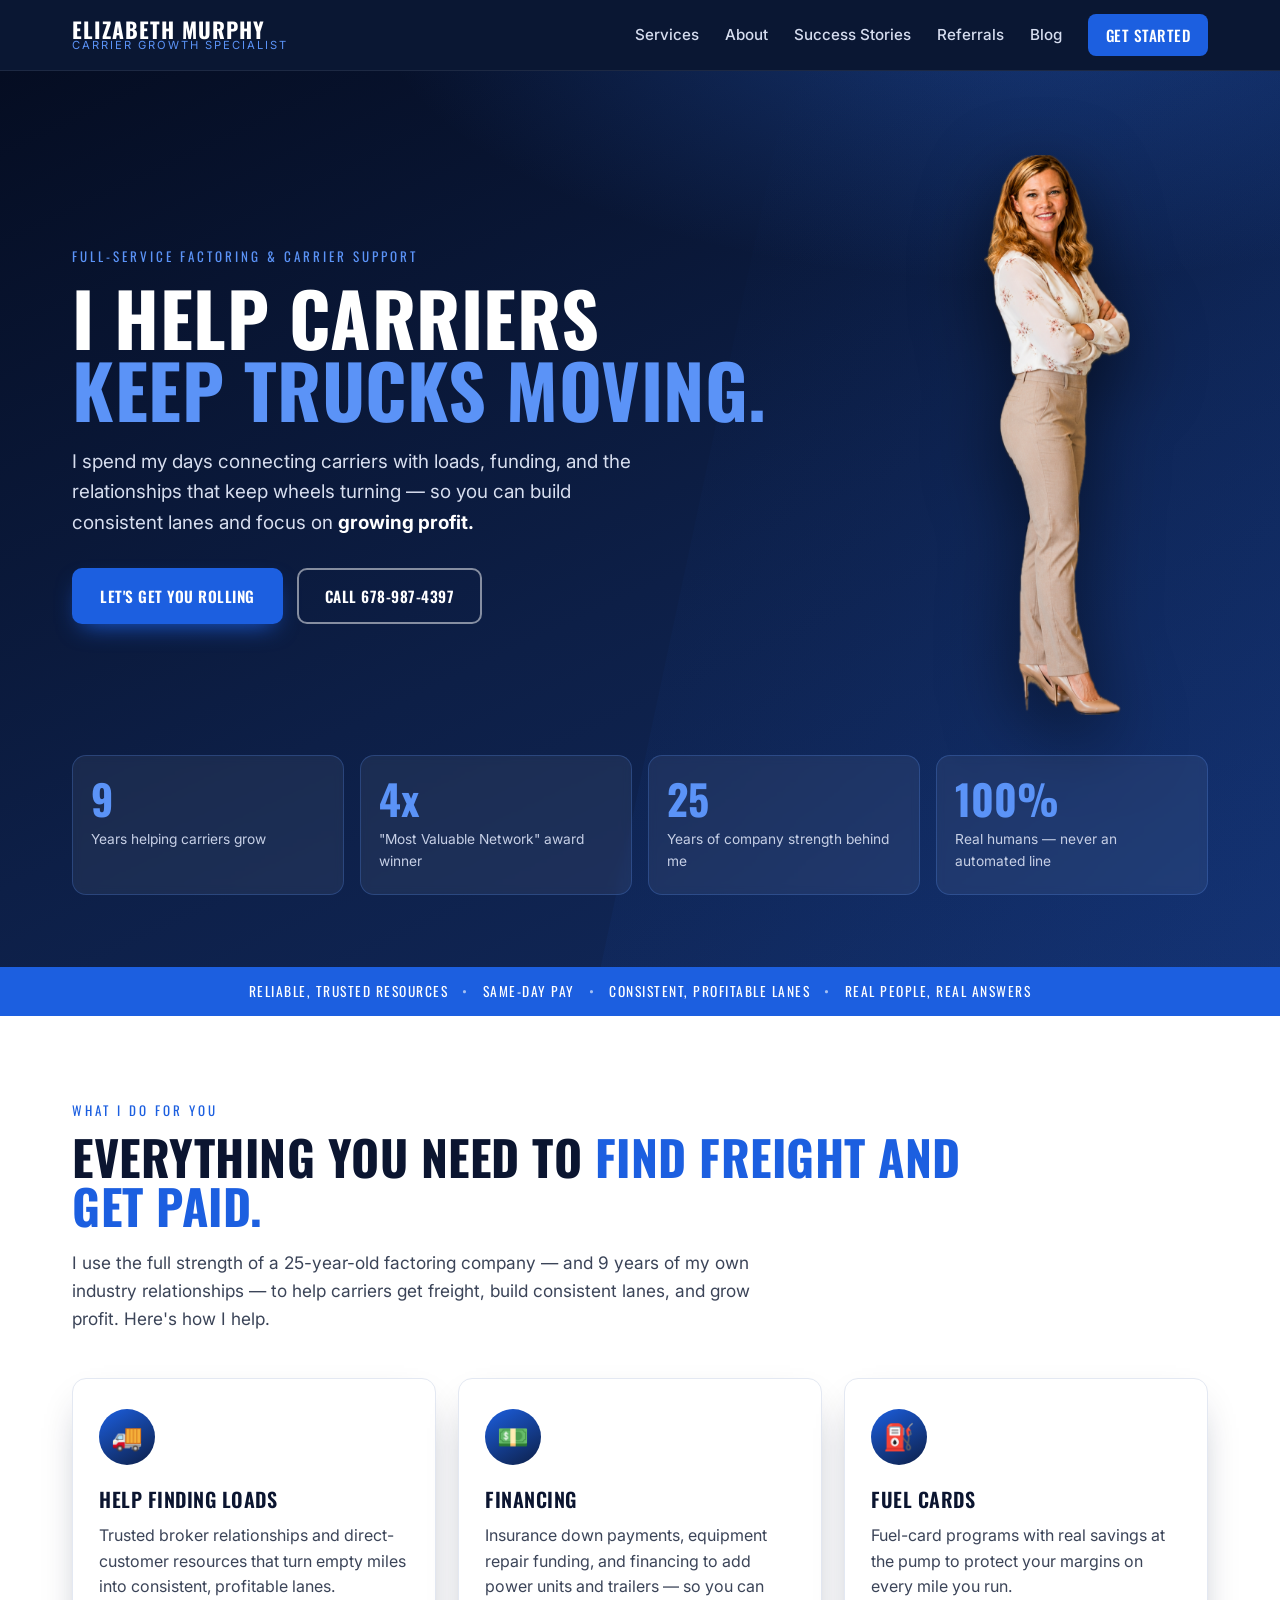
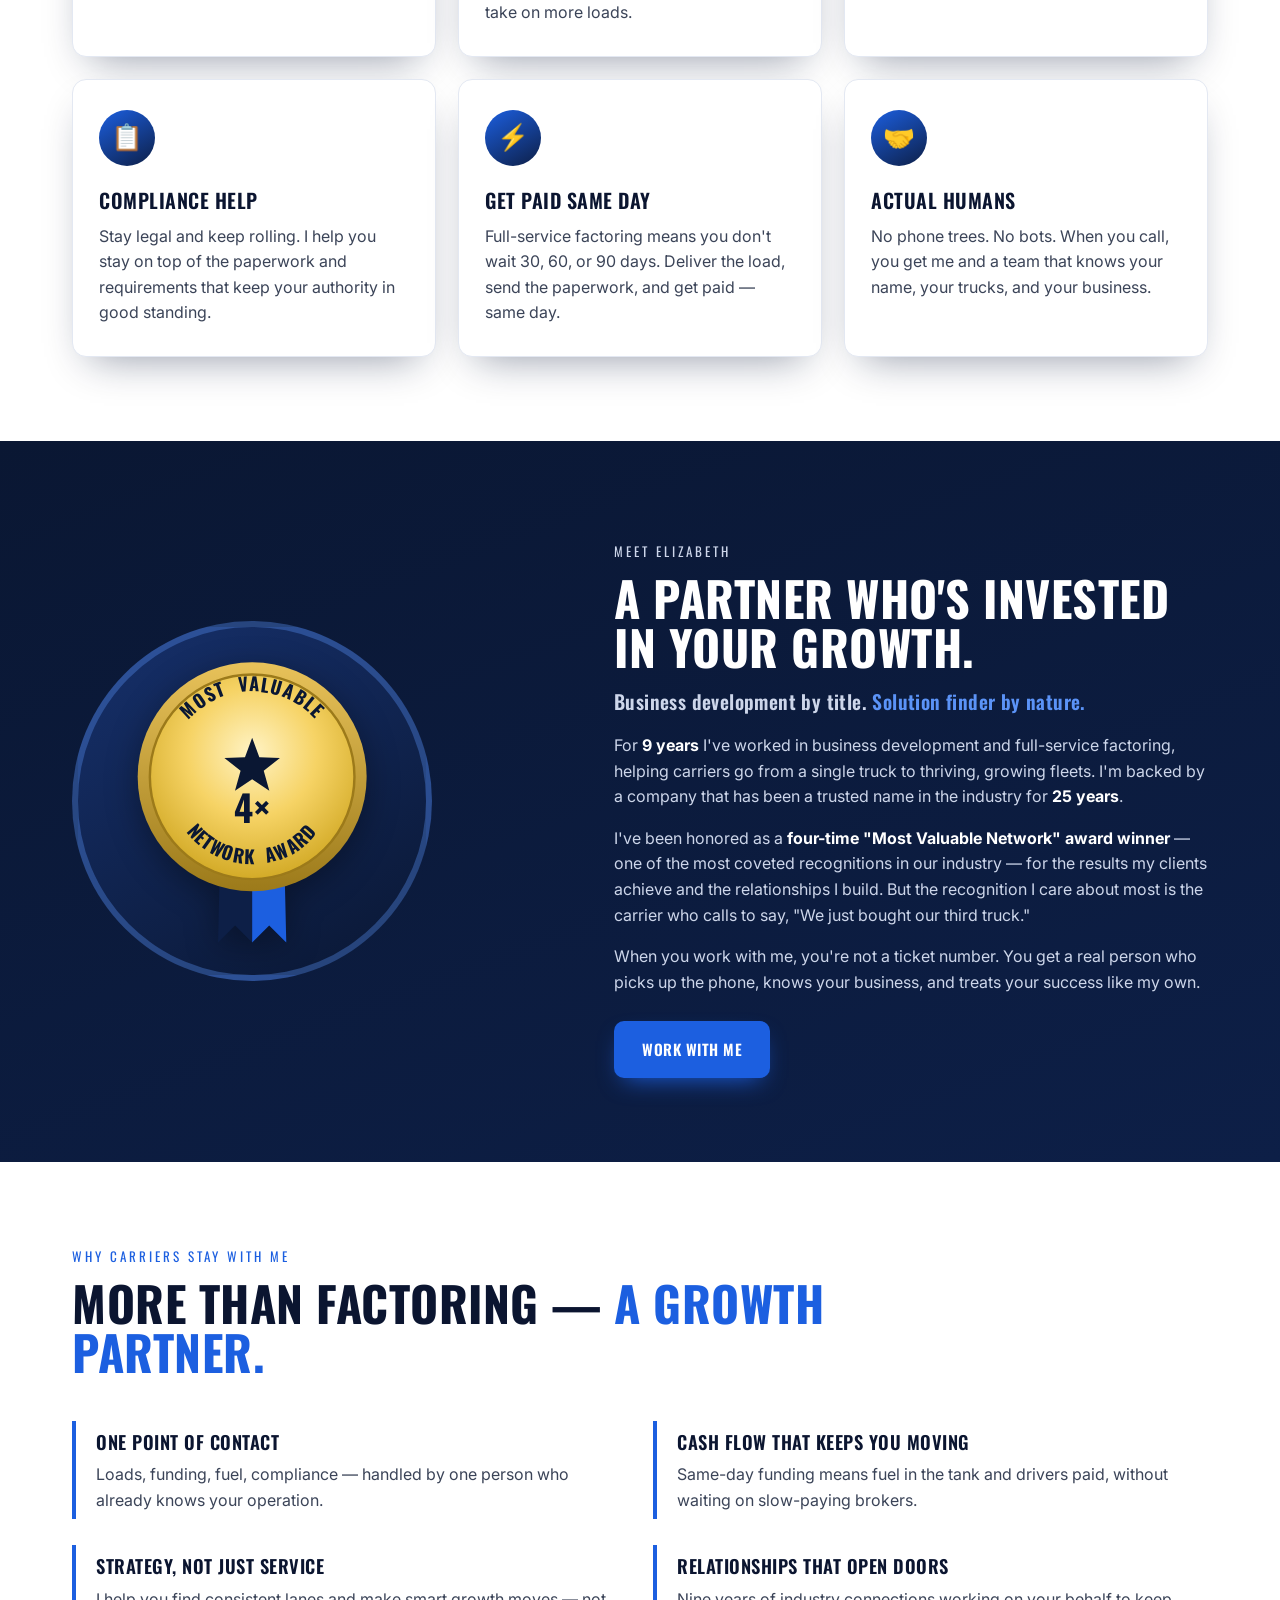
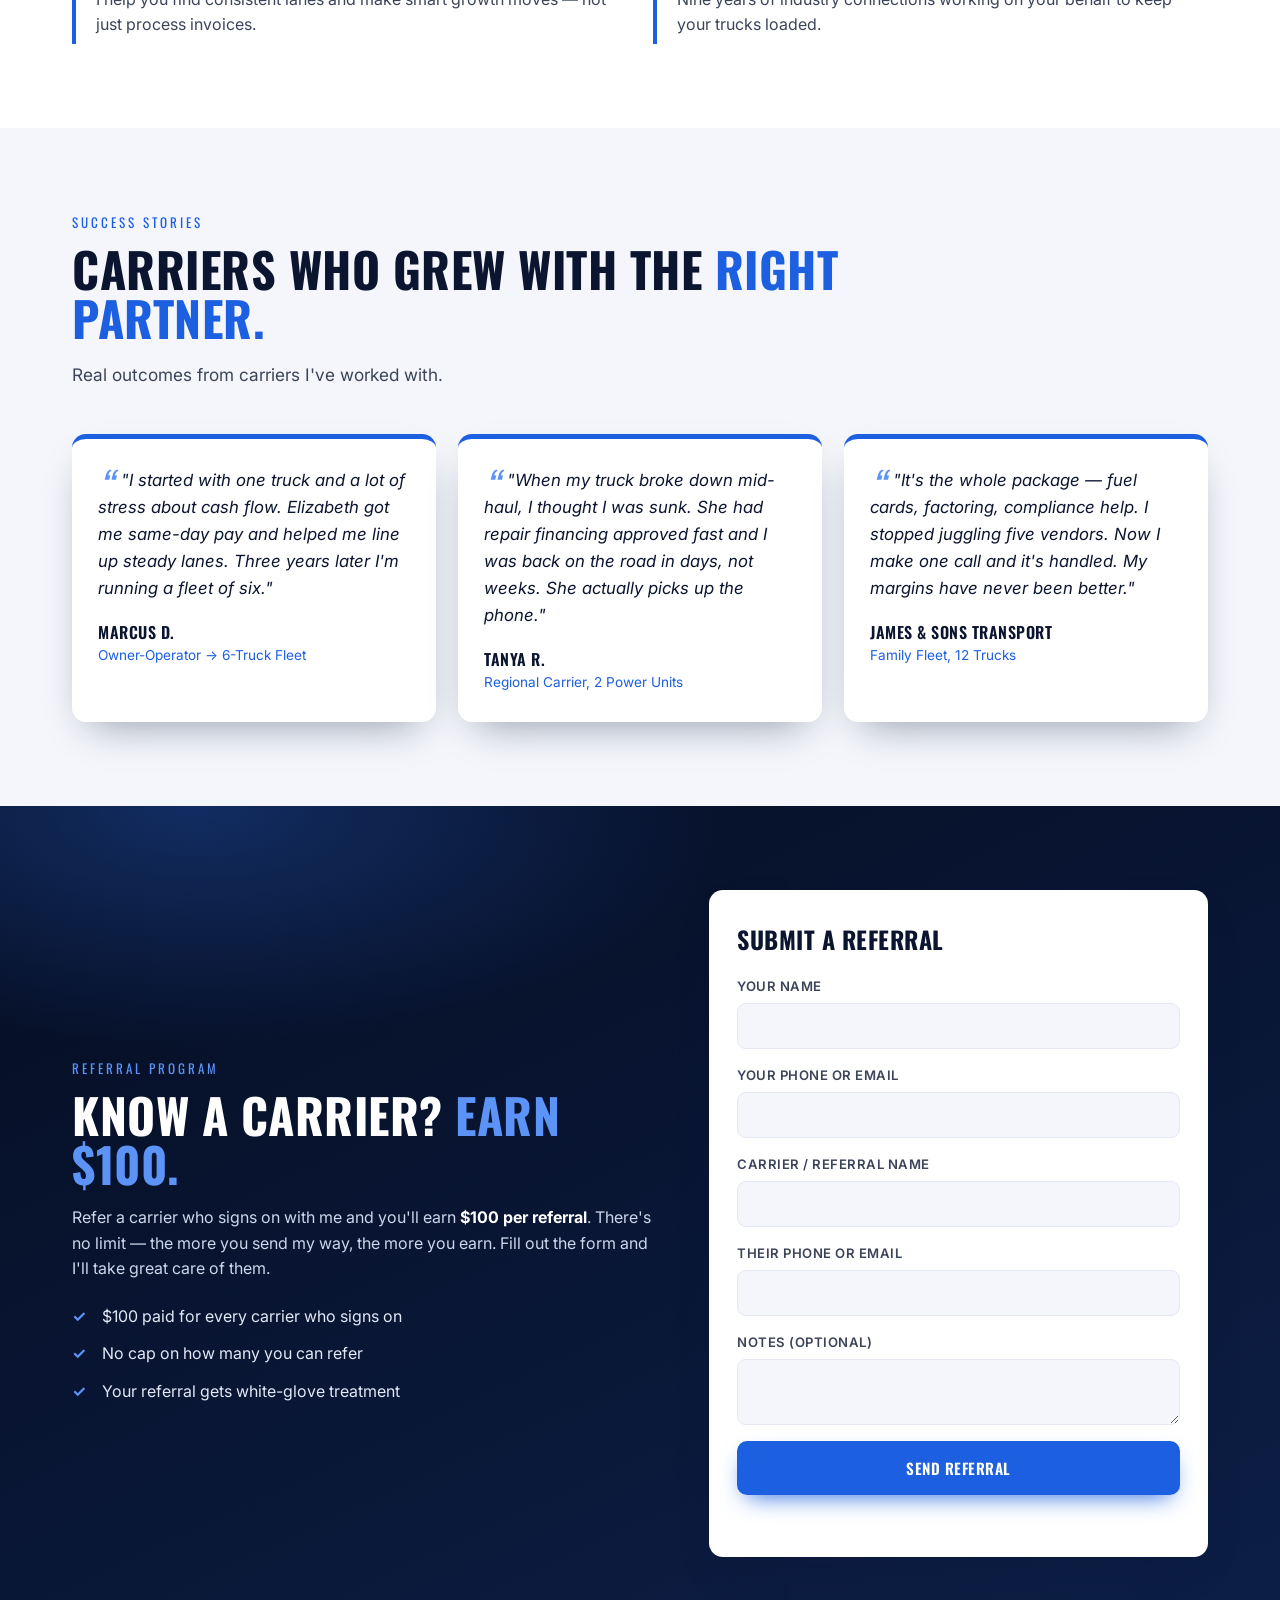
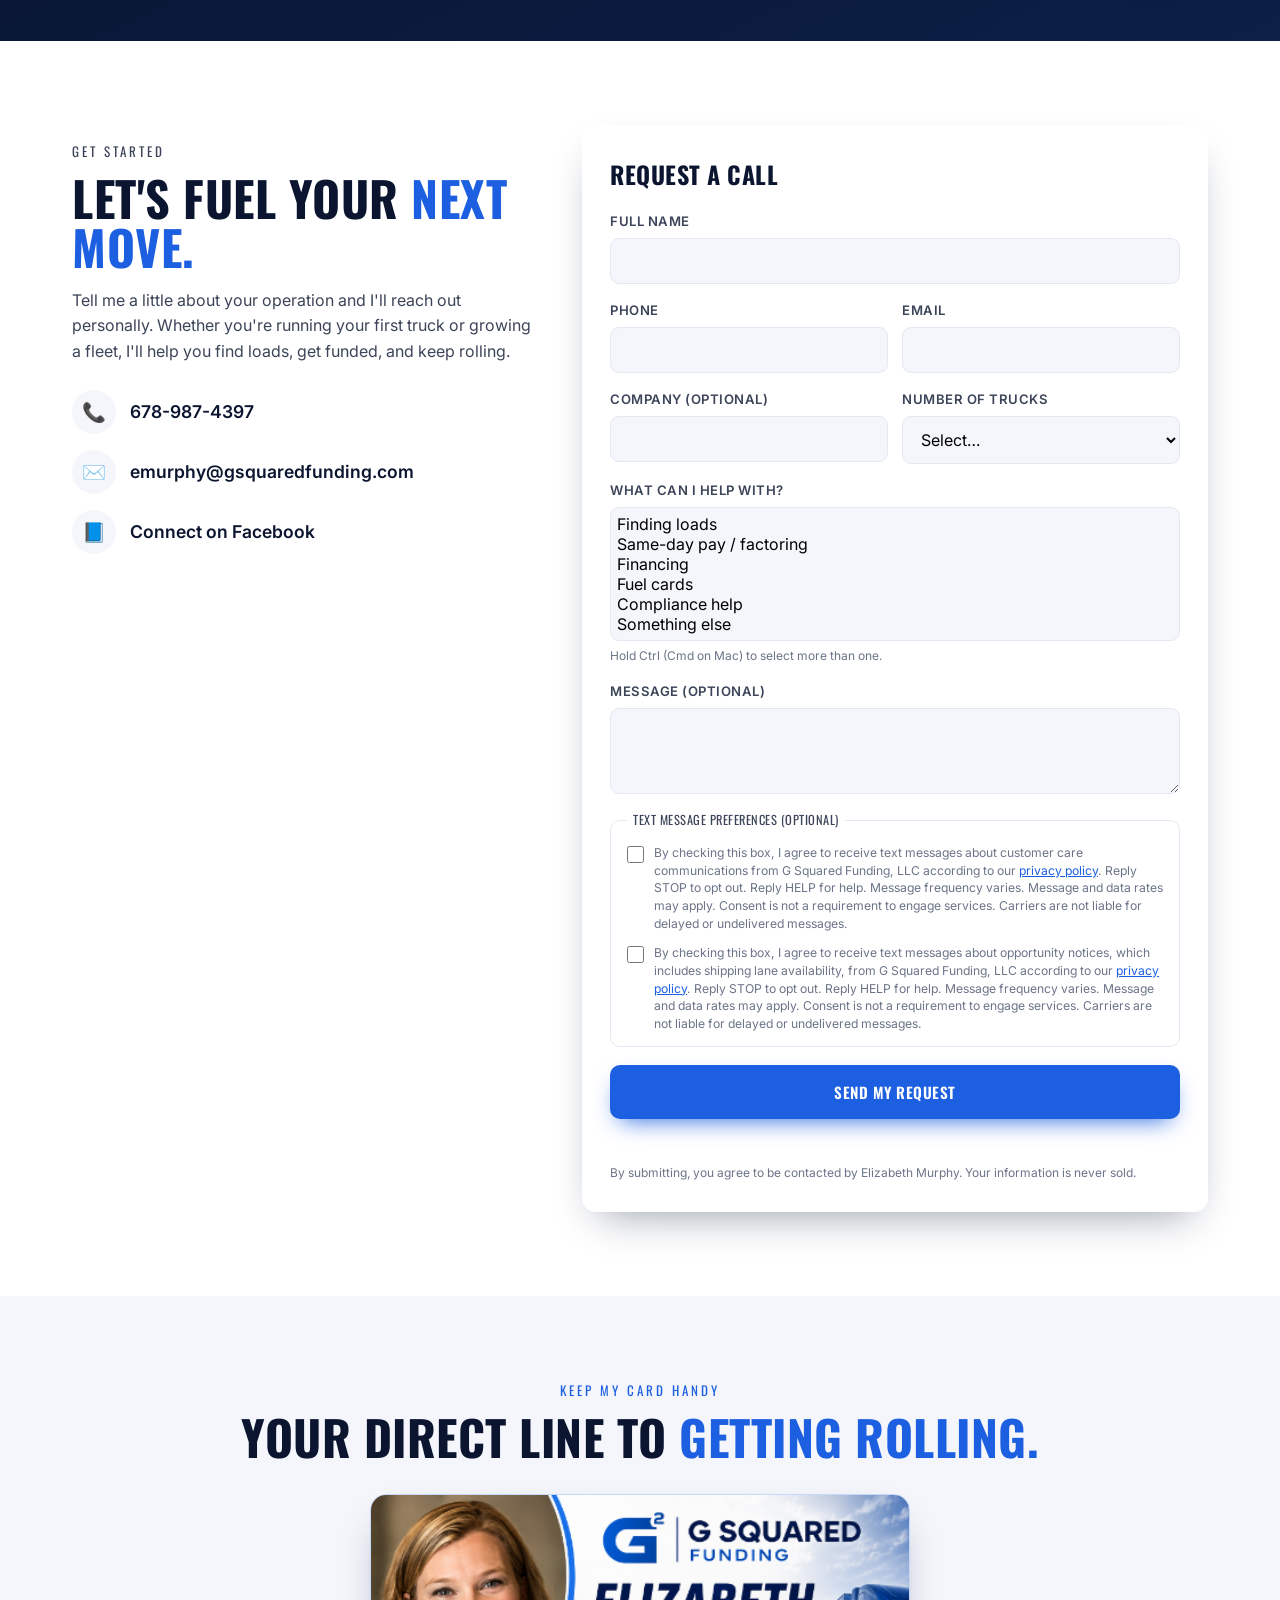
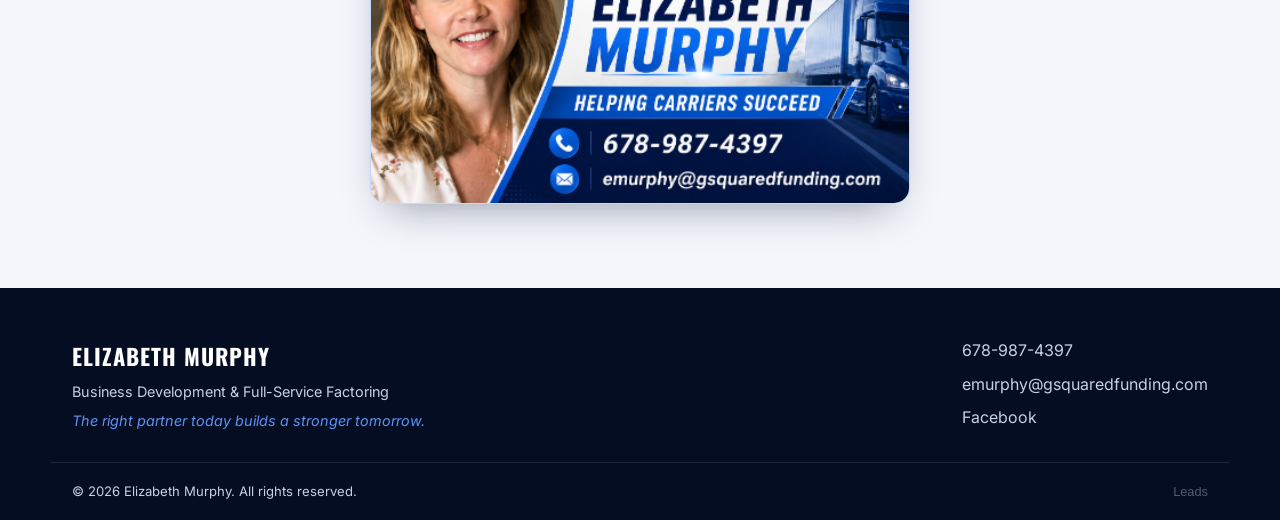
==== commit e69ac25a: "Remove load boards site-wide; emphasize dispatchers & customer relationships - First 90 days: drop l" ====
--- a/index.html
+++ b/index.html
@@ -85,7 +85,7 @@
       <span class="dot">&bull;</span>
       <span>SAME-DAY PAY</span>
       <span class="dot">&bull;</span>
-      <span>LOAD BOARD STRATEGIES</span>
+      <span>CONSISTENT, PROFITABLE LANES</span>
       <span class="dot">&bull;</span>
       <span>REAL PEOPLE, REAL ANSWERS</span>
     </div>
@@ -106,8 +106,8 @@
         <article class="card">
           <div class="card-icon">🚚</div>
           <h3>Help Finding Loads</h3>
-          <p>Trusted broker relationships, customer resources, and load-board
-          strategies that turn empty miles into consistent, profitable lanes.</p>
+          <p>Trusted broker relationships and direct-customer resources that turn
+          empty miles into consistent, profitable lanes.</p>
         </article>
 
         <article class="card">
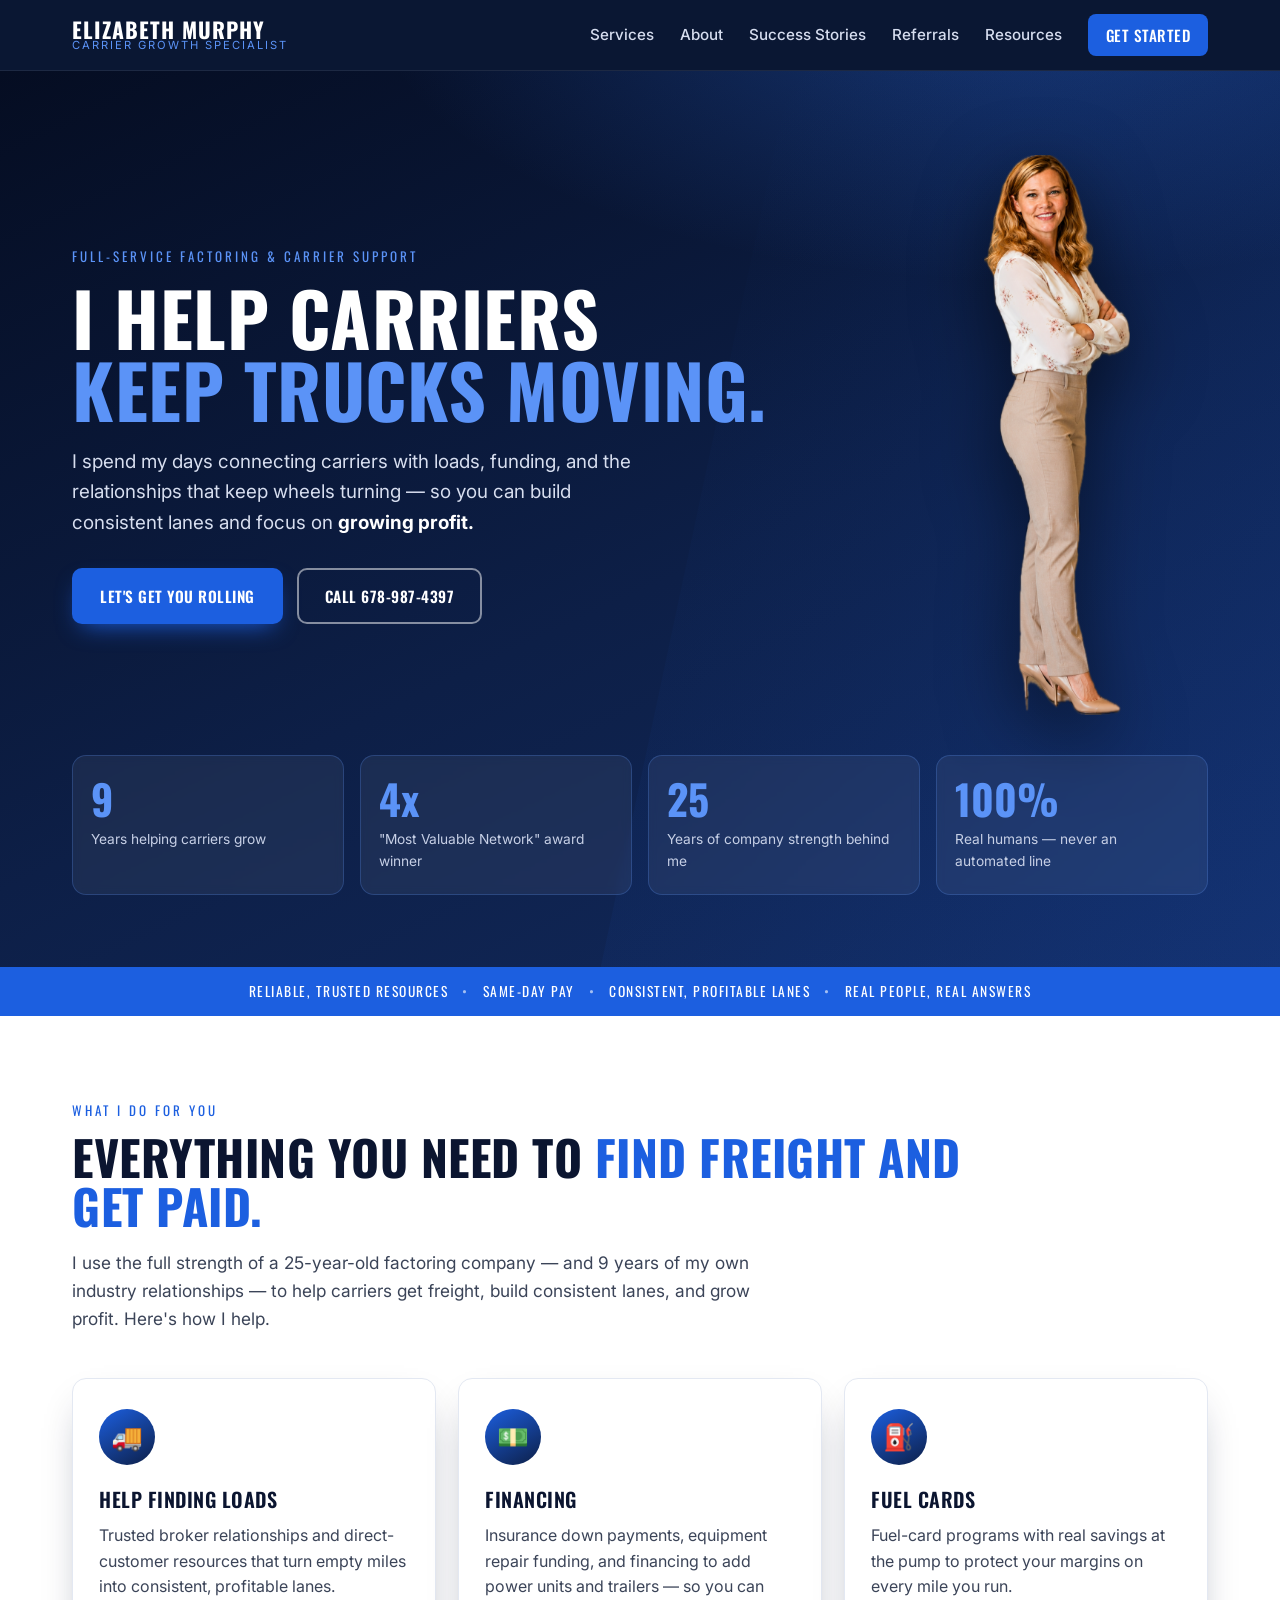
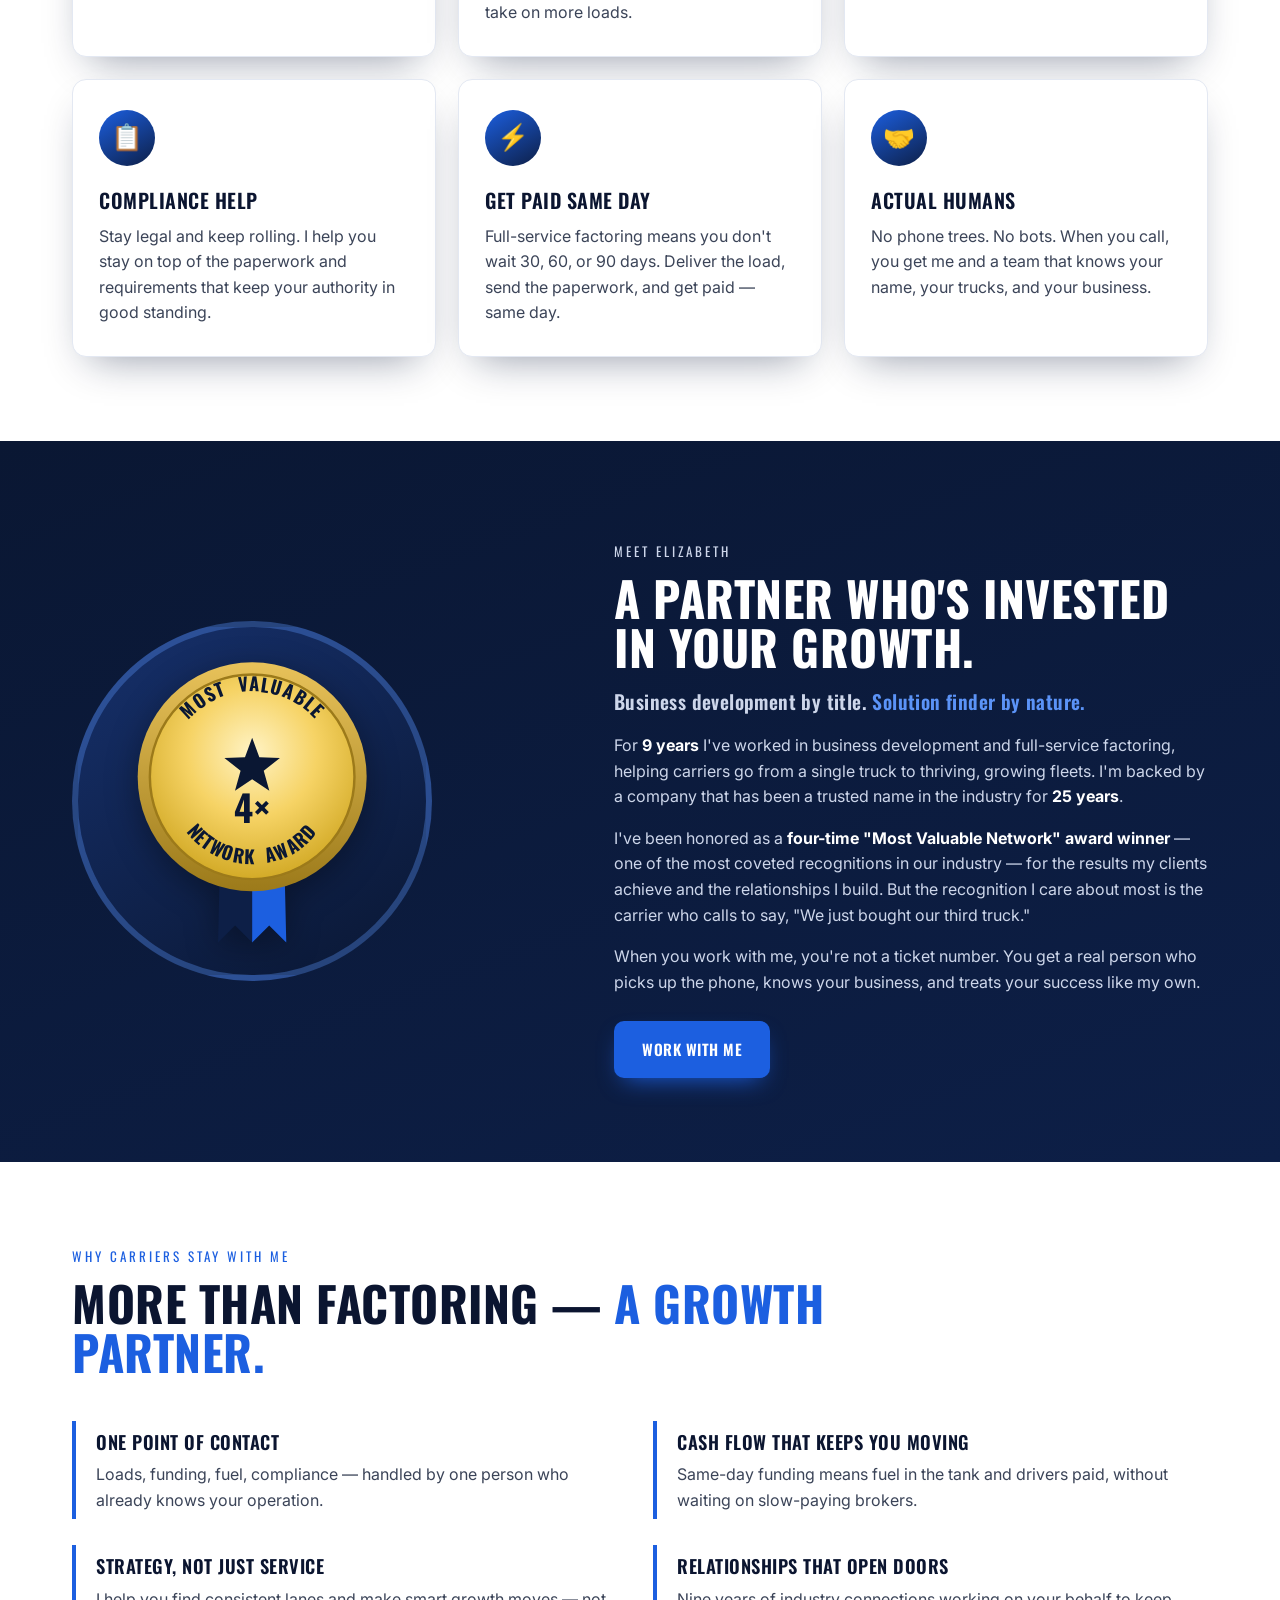
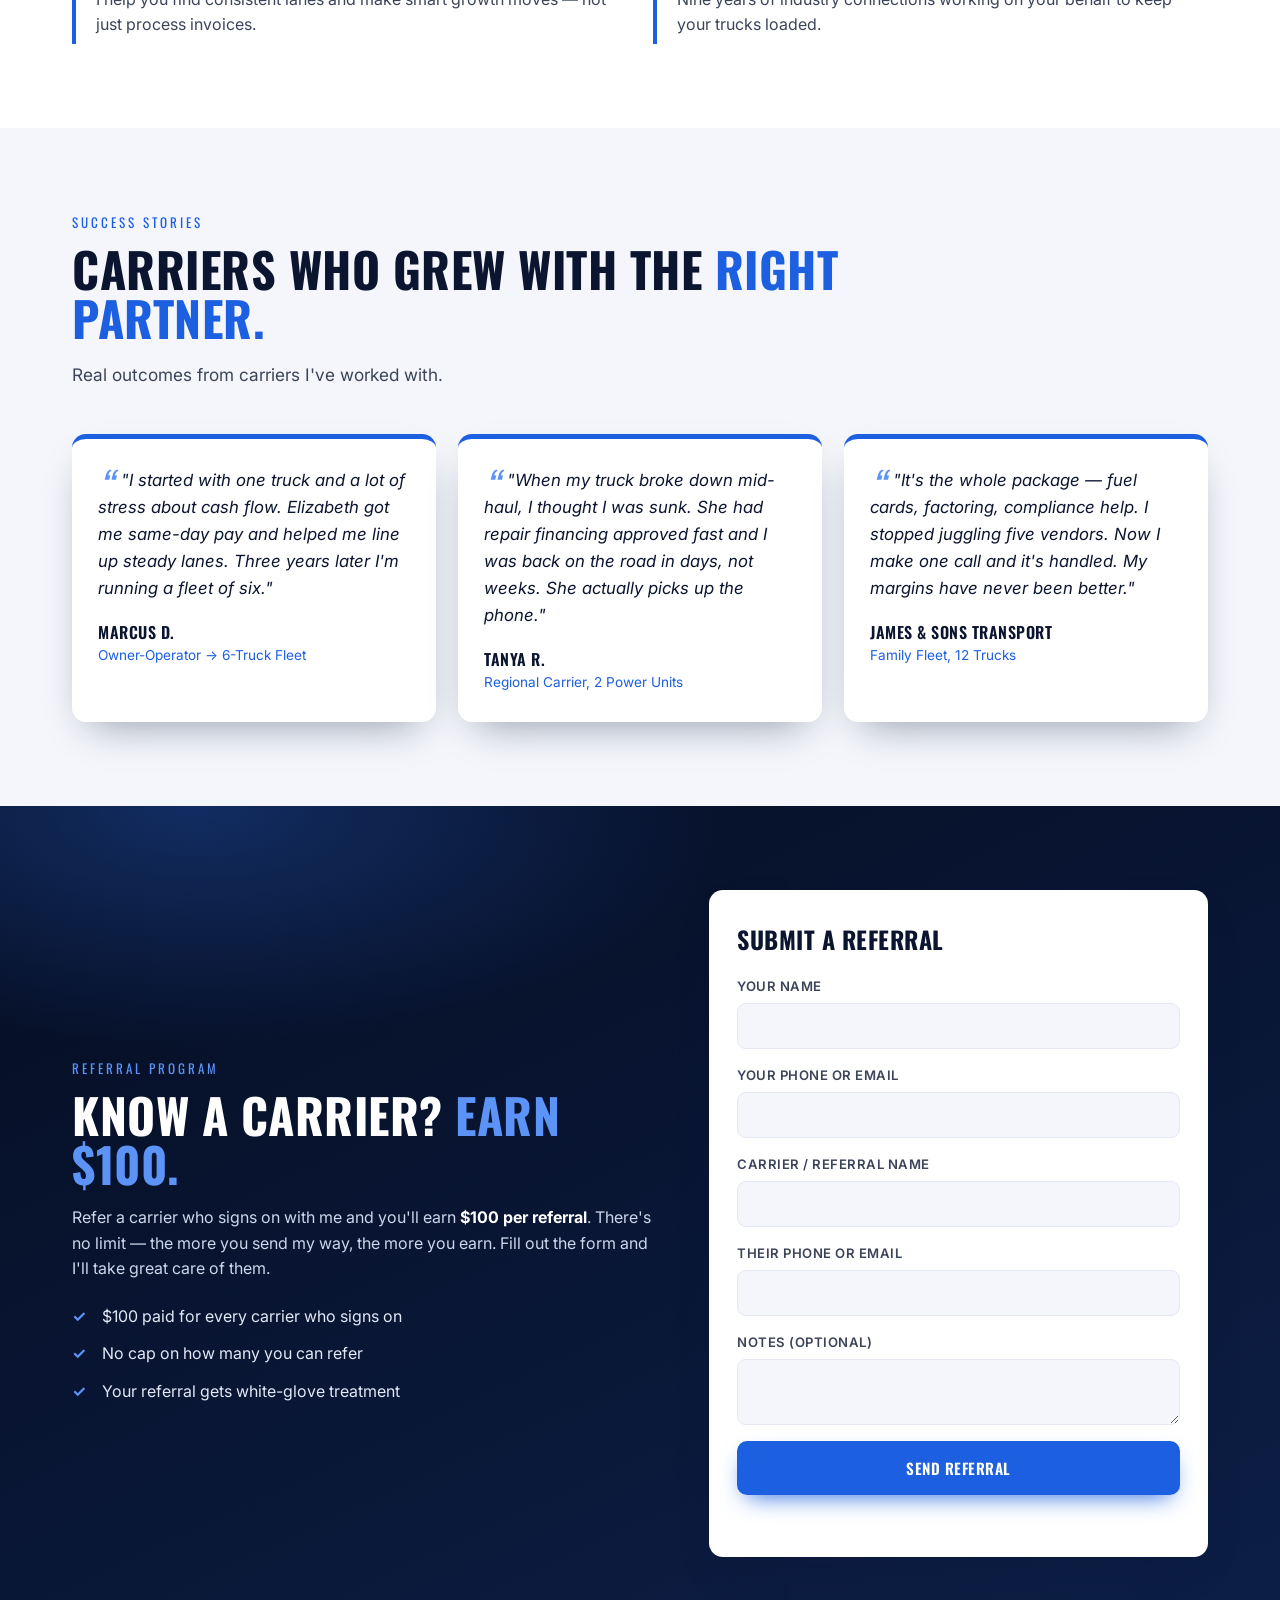
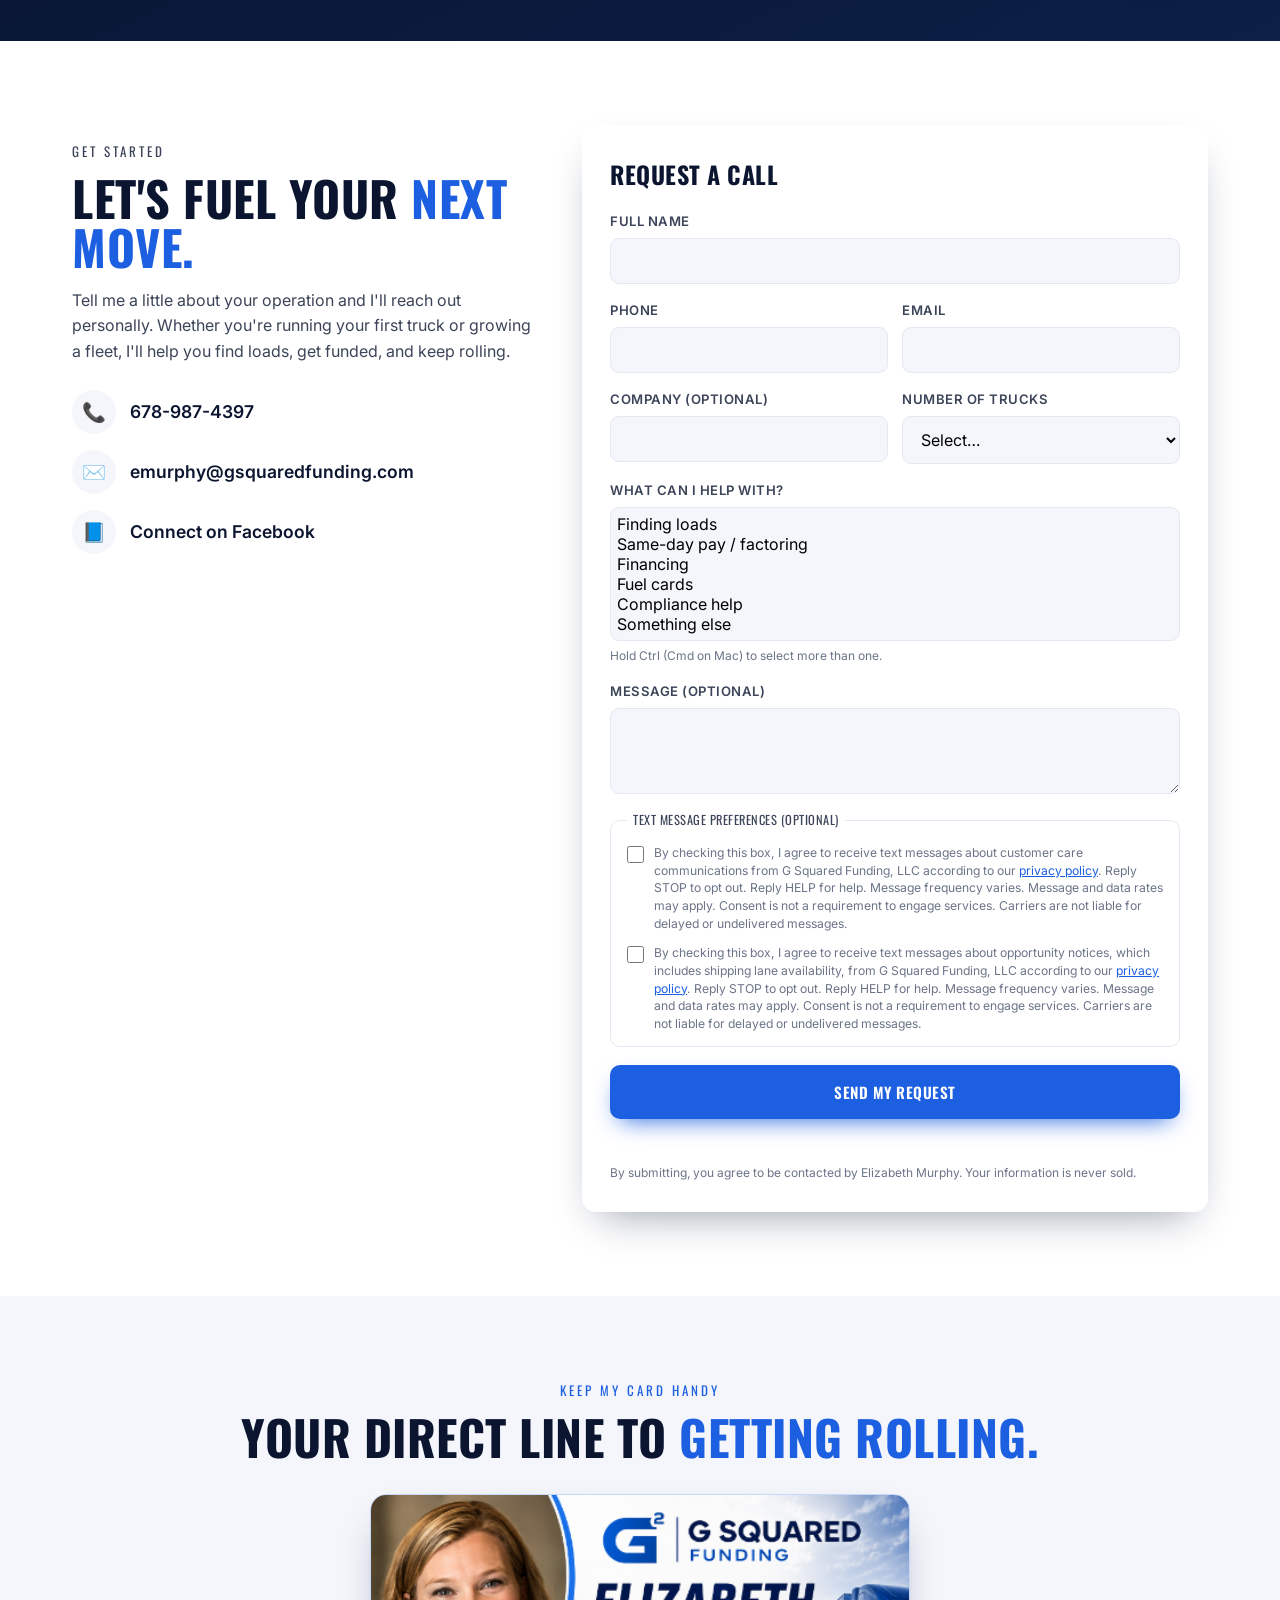
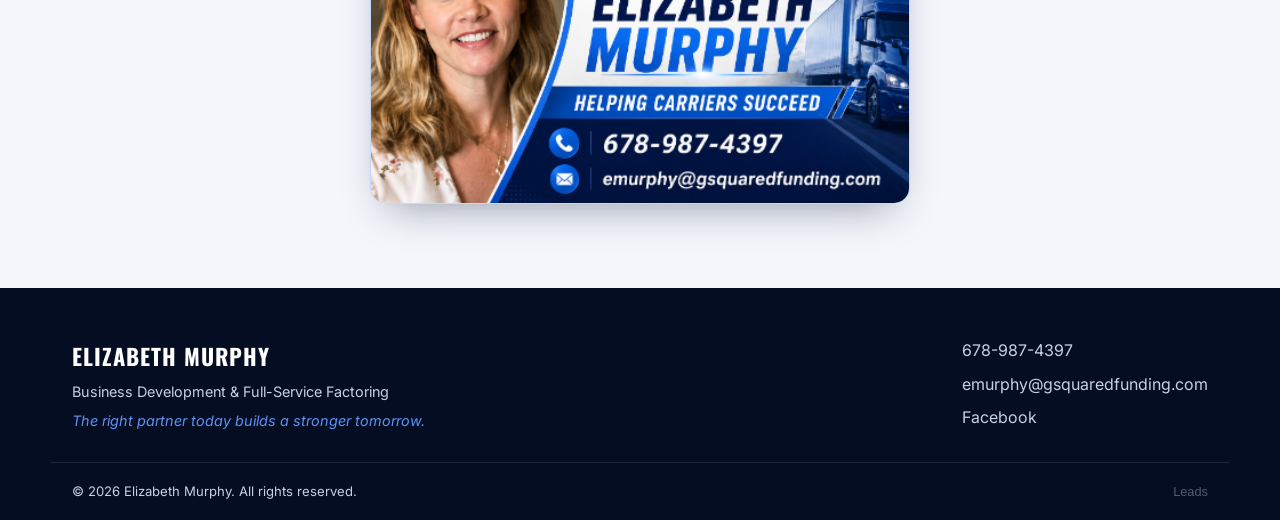
==== commit 476d65e6: "Add four startup/growth articles; rename blog to Trucking Company Resource Center New articles: 10 s" ====
--- a/index.html
+++ b/index.html
@@ -24,7 +24,7 @@
         <a href="#about">About</a>
         <a href="#stories">Success Stories</a>
         <a href="#referral">Referrals</a>
-        <a href="blog.html">Blog</a>
+        <a href="blog.html">Resources</a>
         <a href="#contact" class="nav-cta">Get Started</a>
       </nav>
       <a href="tel:6789874397" class="nav-phone">678-987-4397</a>
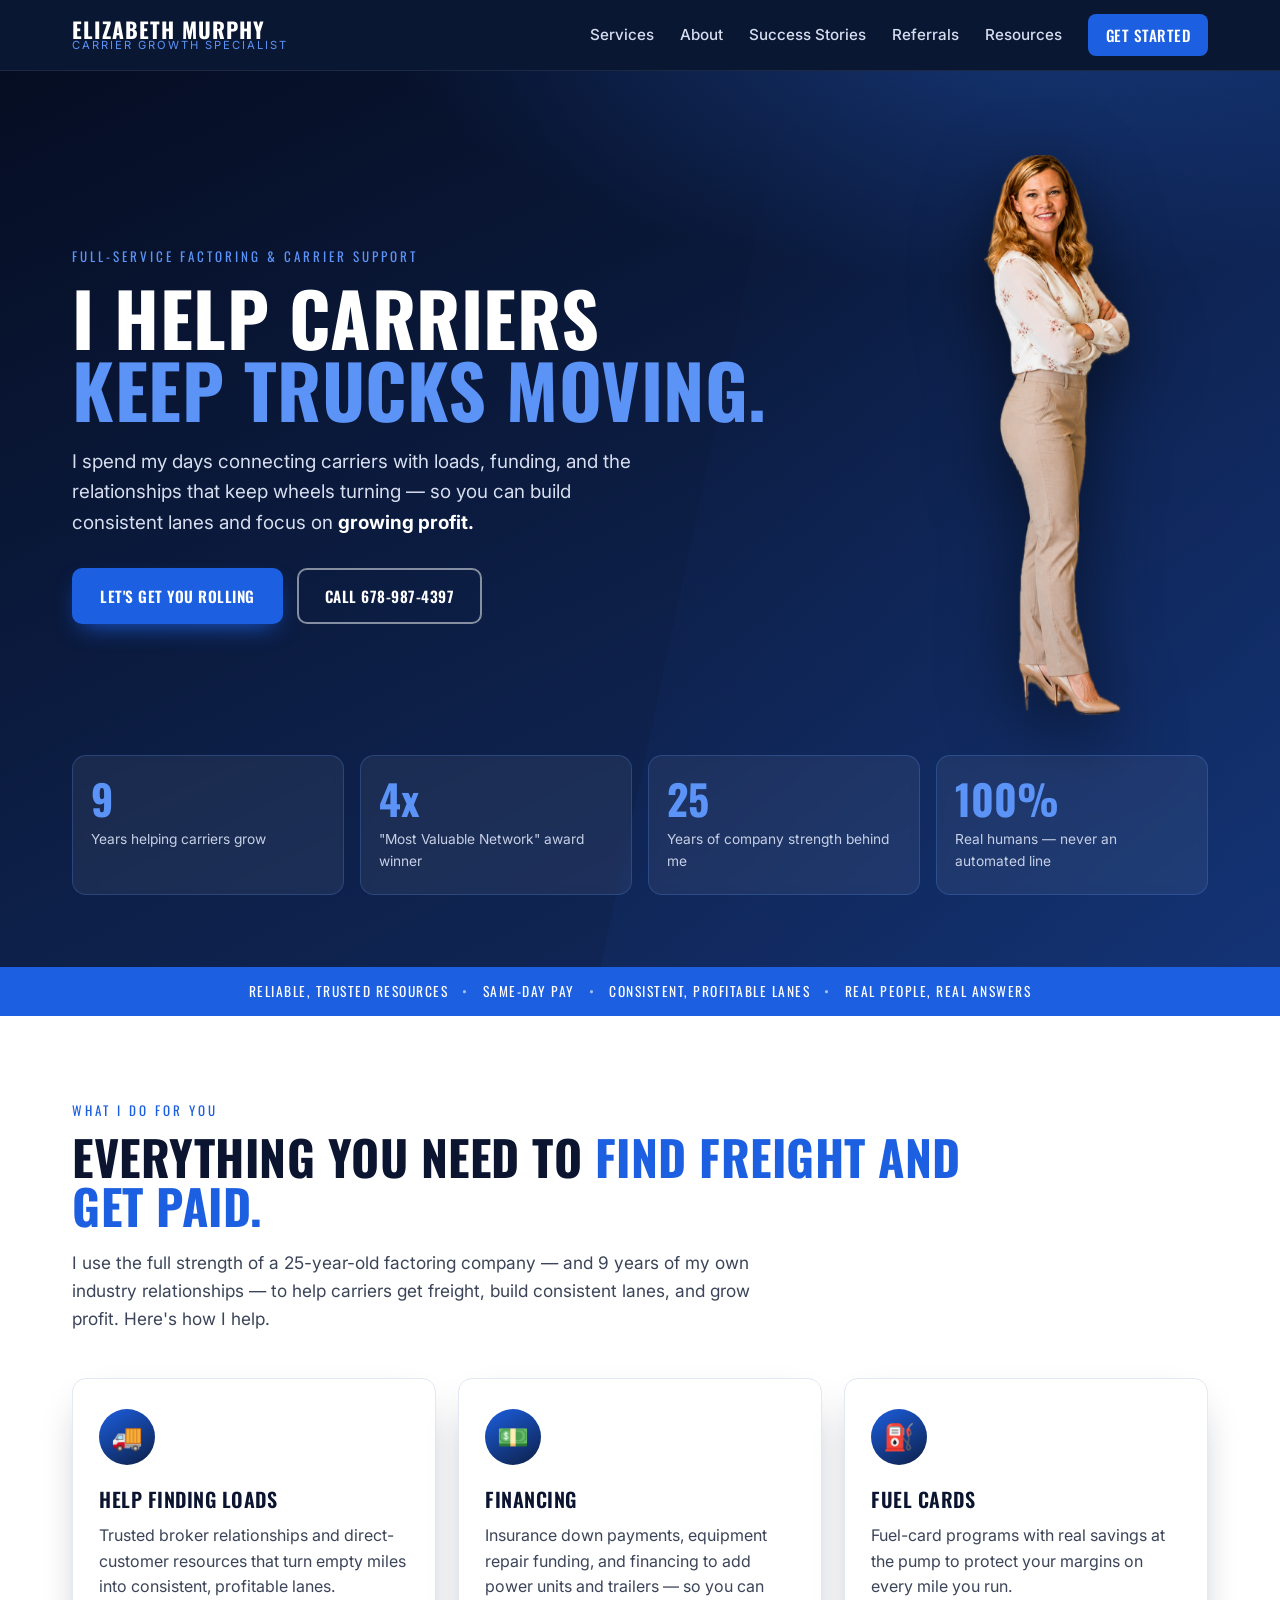
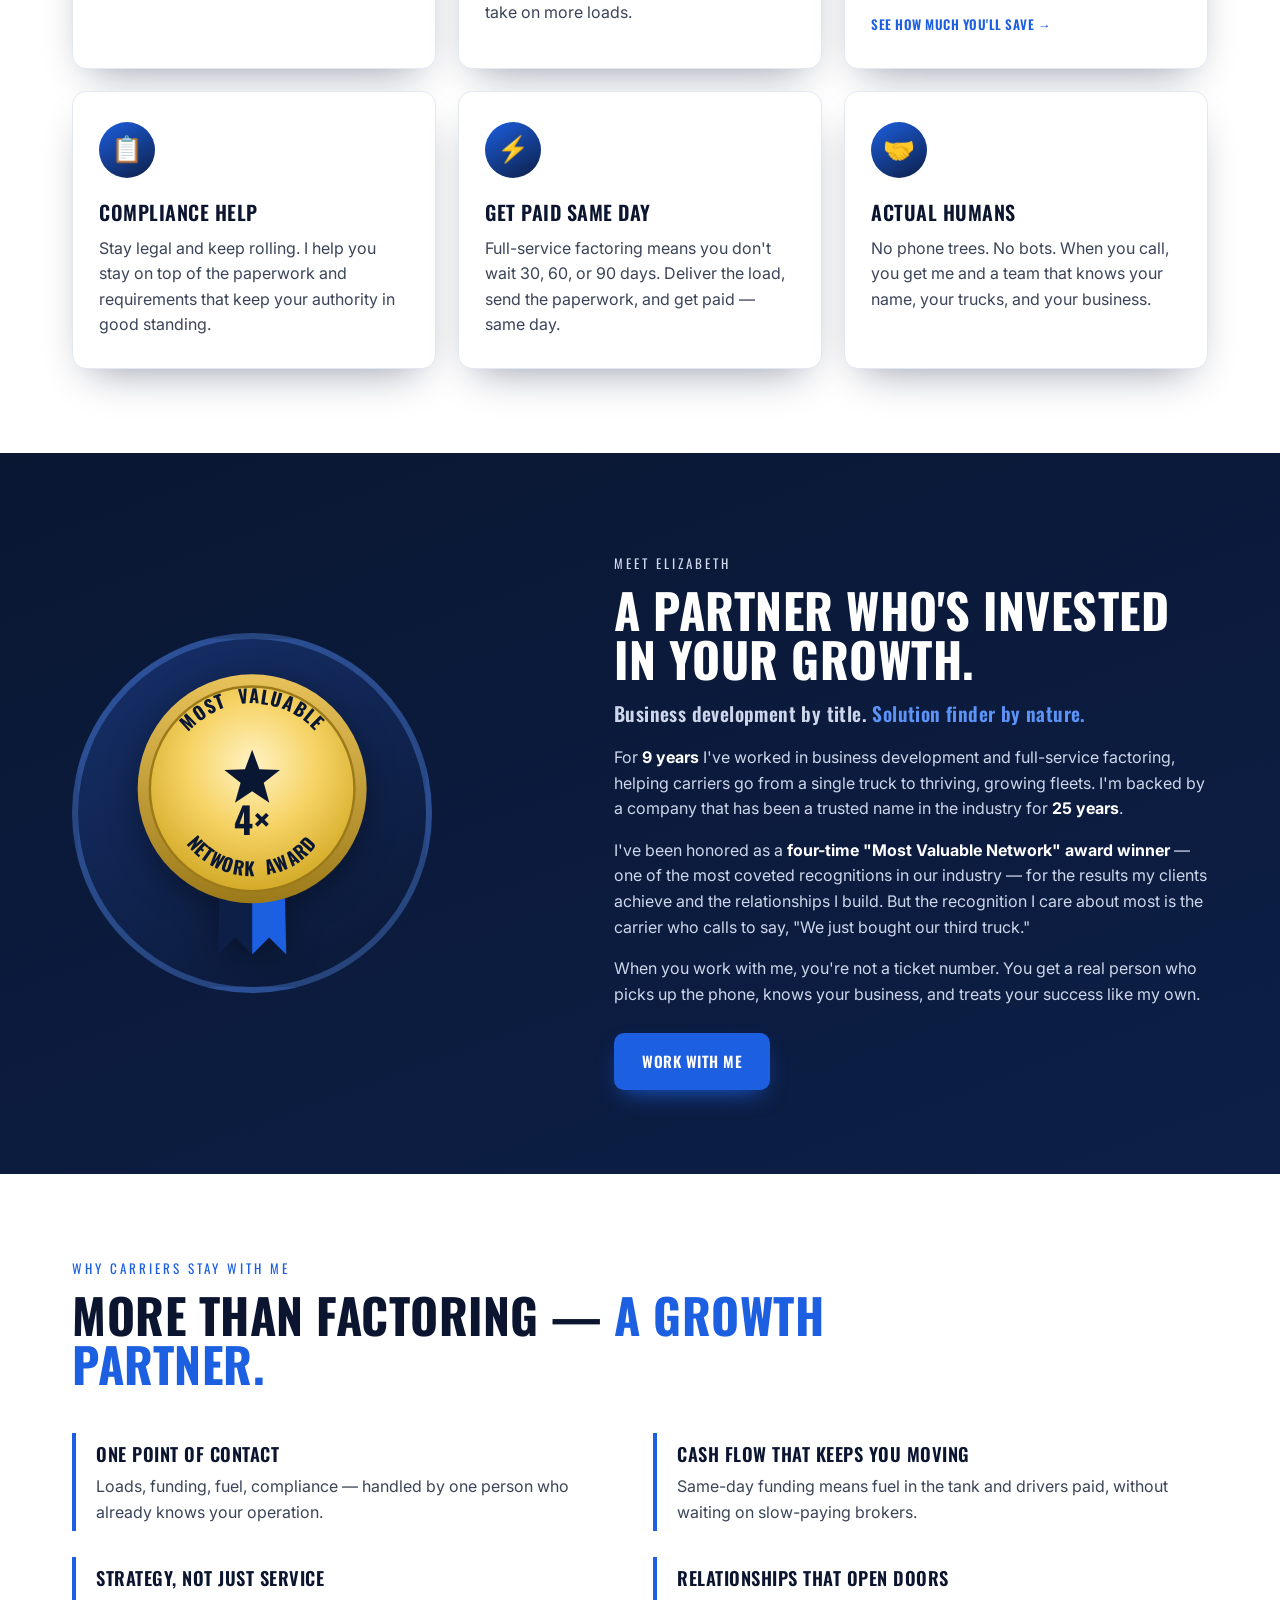
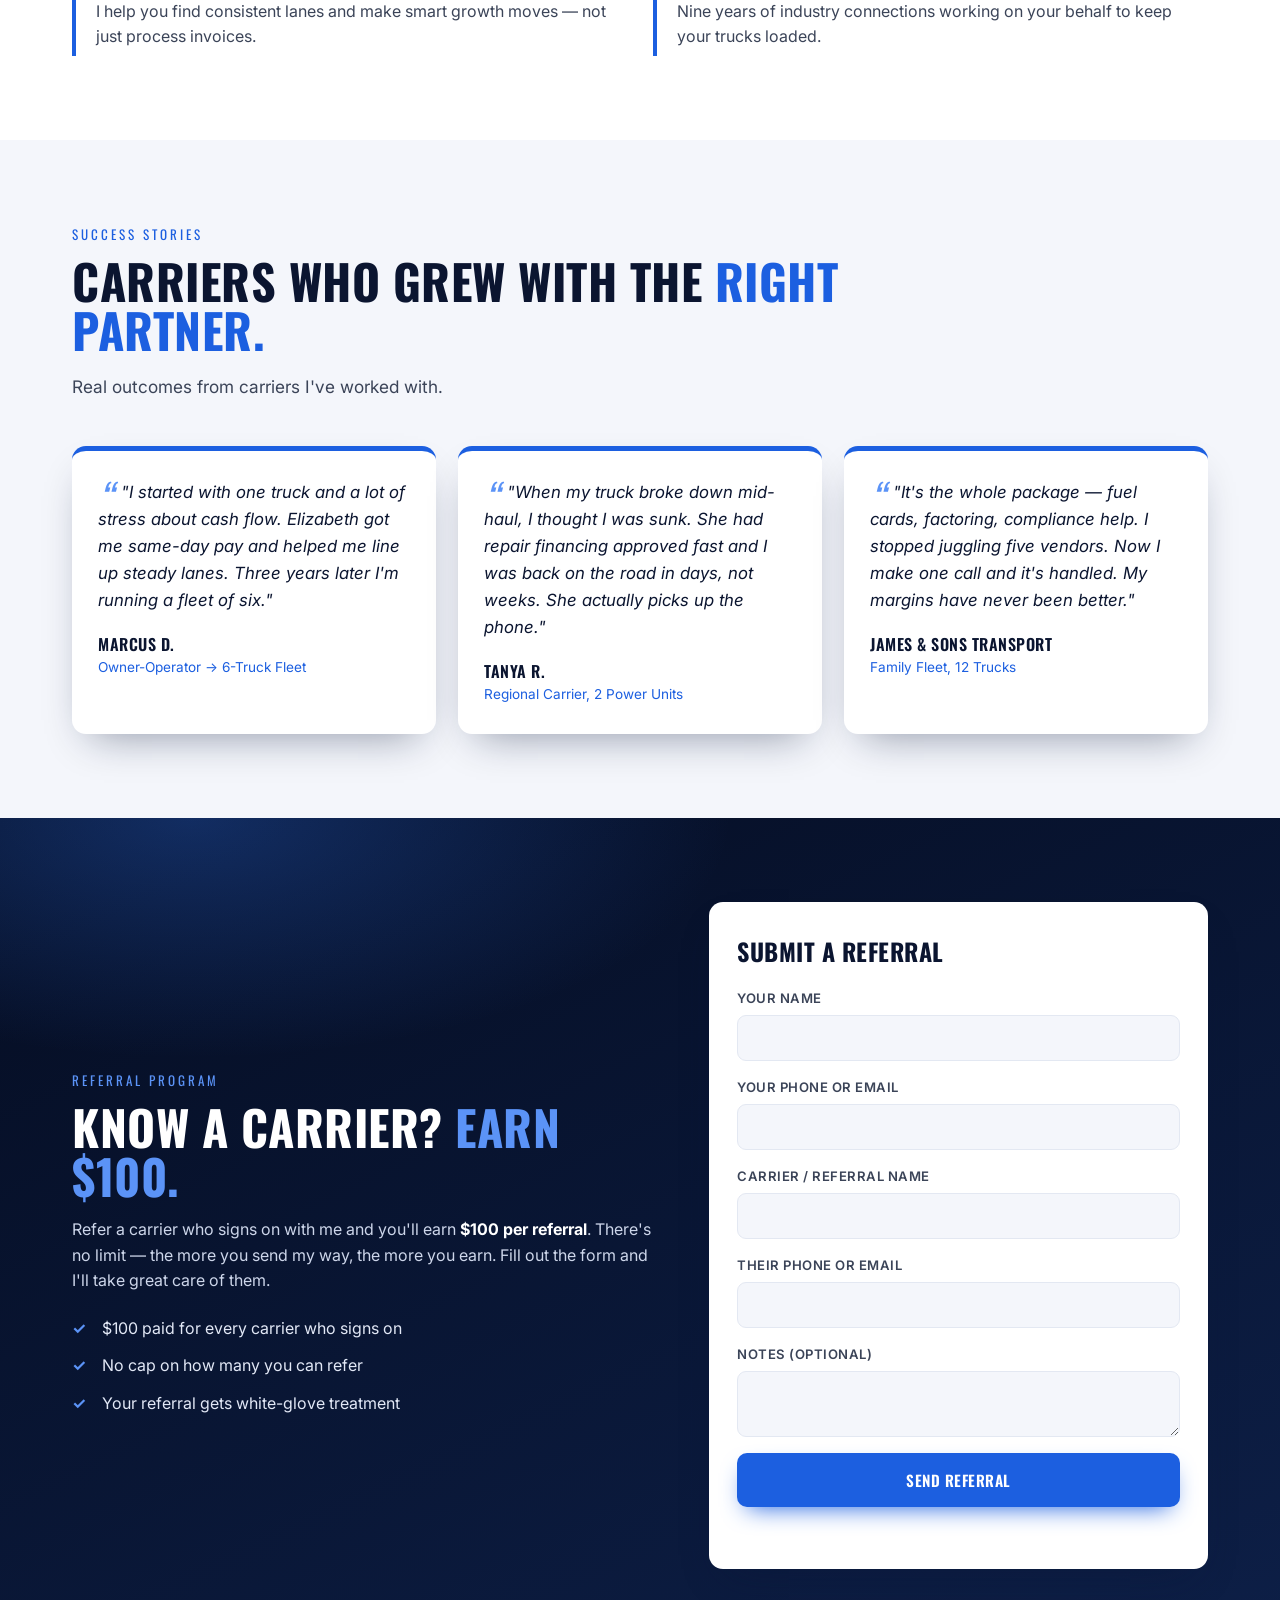
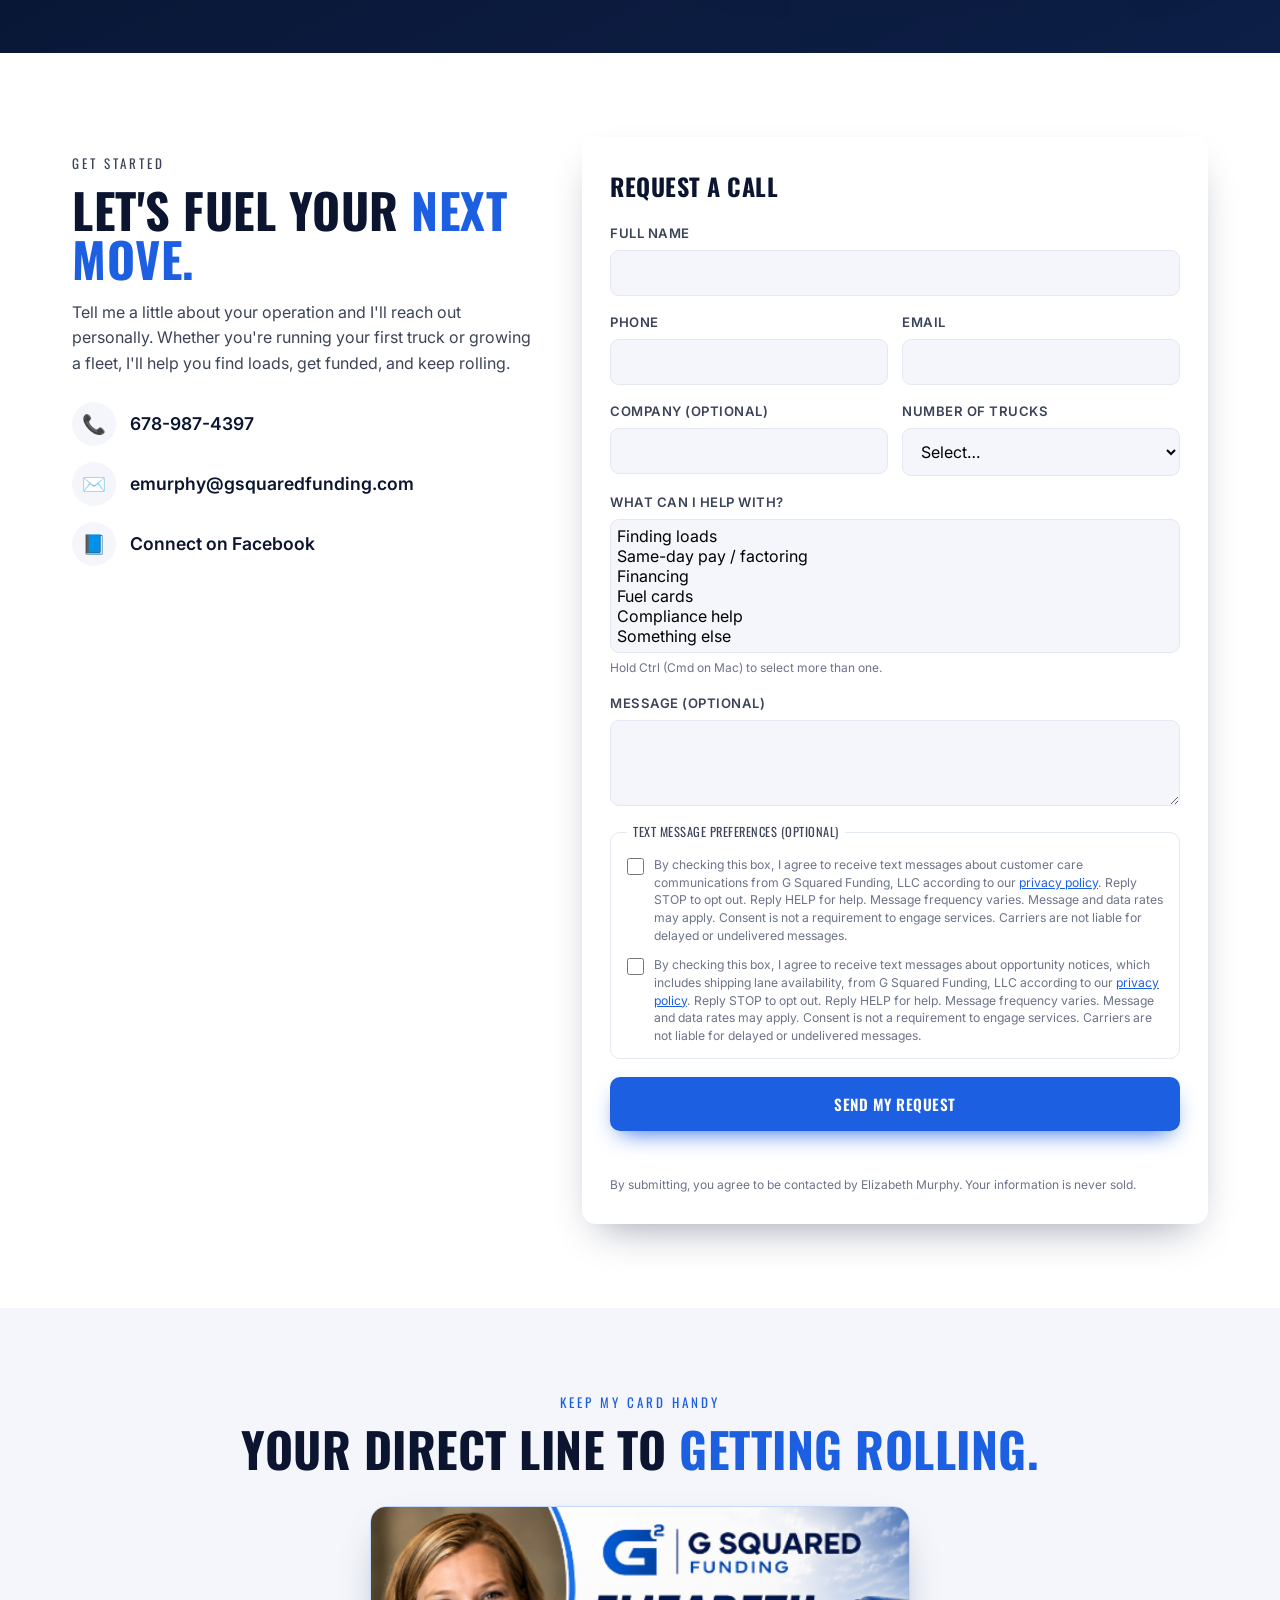
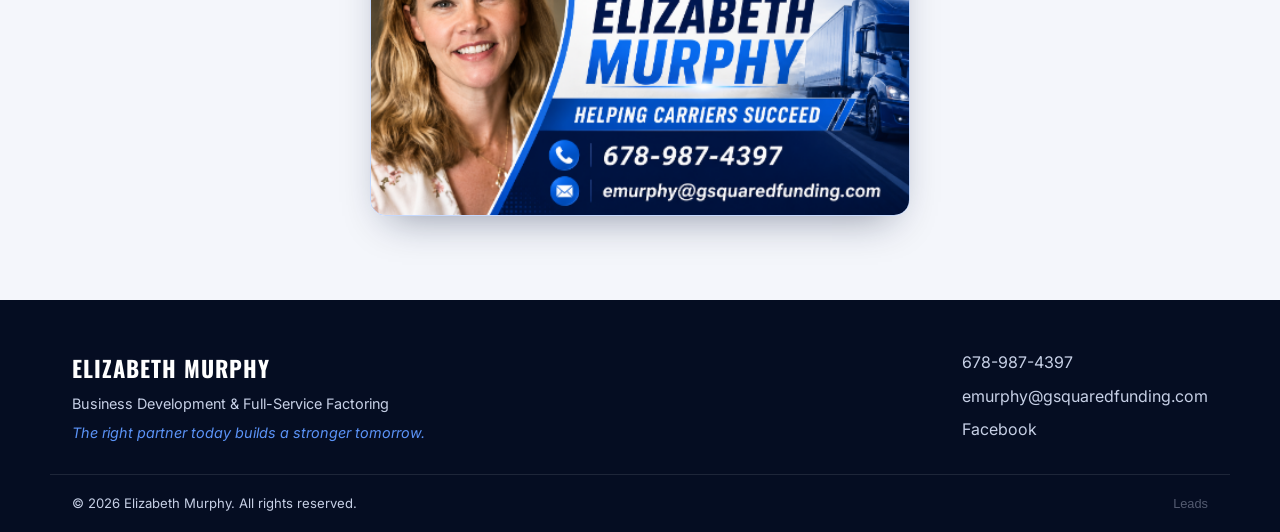
==== commit 17ebe532: "Move fuel page into cash-flow cluster; link homepage Fuel Cards card - Fuel card article now sits ri" ====
--- a/index.html
+++ b/index.html
@@ -122,6 +122,7 @@
           <h3>Fuel Cards</h3>
           <p>Fuel-card programs with real savings at the pump to protect your
           margins on every mile you run.</p>
+          <a class="card-link" href="blog-fuel-card-savings.html">See how much you'll save &rarr;</a>
         </article>
 
         <article class="card">
--- a/styles.css
+++ b/styles.css
@@ -185,6 +185,11 @@
 }
 .card h3 { font-family: var(--head); font-weight: 600; text-transform: uppercase; font-size: 1.25rem; letter-spacing: 0.5px; margin-bottom: 8px; }
 .card p { color: var(--gray-700); }
+.card-link {
+  display: inline-block; margin-top: 14px; font-family: var(--head); font-weight: 600;
+  text-transform: uppercase; letter-spacing: 0.5px; font-size: 0.82rem; color: var(--blue-500);
+}
+.card-link:hover { color: var(--navy-700); }
 
 /* ---------- About ---------- */
 .about-grid { display: grid; grid-template-columns: 0.9fr 1.1fr; gap: 56px; align-items: center; }
@@ -411,6 +416,17 @@
 }
 .glossary dt { font-family: var(--head); font-weight: 600; color: var(--ink); font-size: 1.08rem; margin-top: 20px; }
 .glossary dd { margin: 4px 0 0; }
+.prose .lead-in { font-size: 1.2rem; color: var(--ink); line-height: 1.6; }
+.prose .callout {
+  border-left: 4px solid var(--blue-400); background: var(--gray-100);
+  padding: 16px 20px; border-radius: 0 10px 10px 0; margin: 0 0 22px; color: var(--ink);
+}
+.prose ul.checklist { list-style: none; margin-left: 0; }
+.prose ul.checklist li { position: relative; padding-left: 30px; }
+.prose ul.checklist li::before {
+  content: "\2713"; position: absolute; left: 0; top: -1px;
+  color: var(--blue-500); font-weight: 700; font-size: 1.05rem;
+}
 
 /* Post CTA */
 .post-cta {
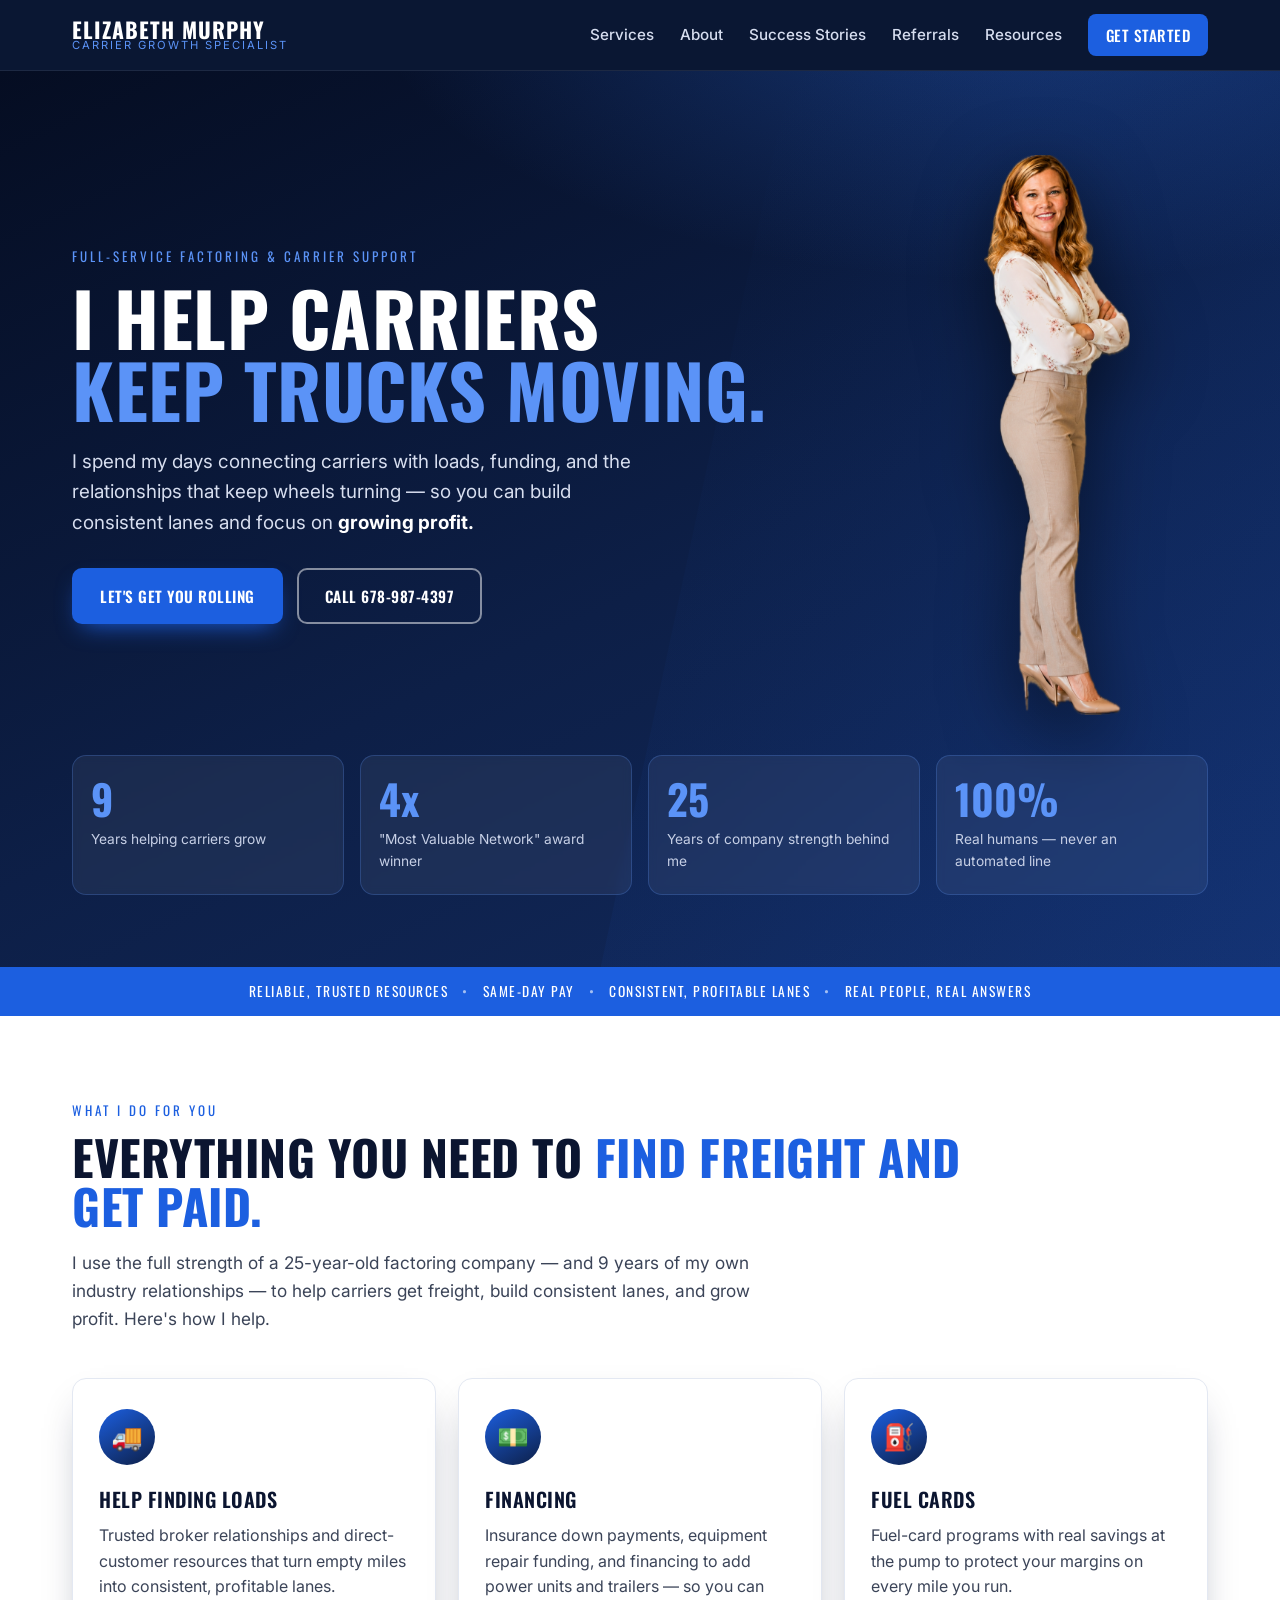
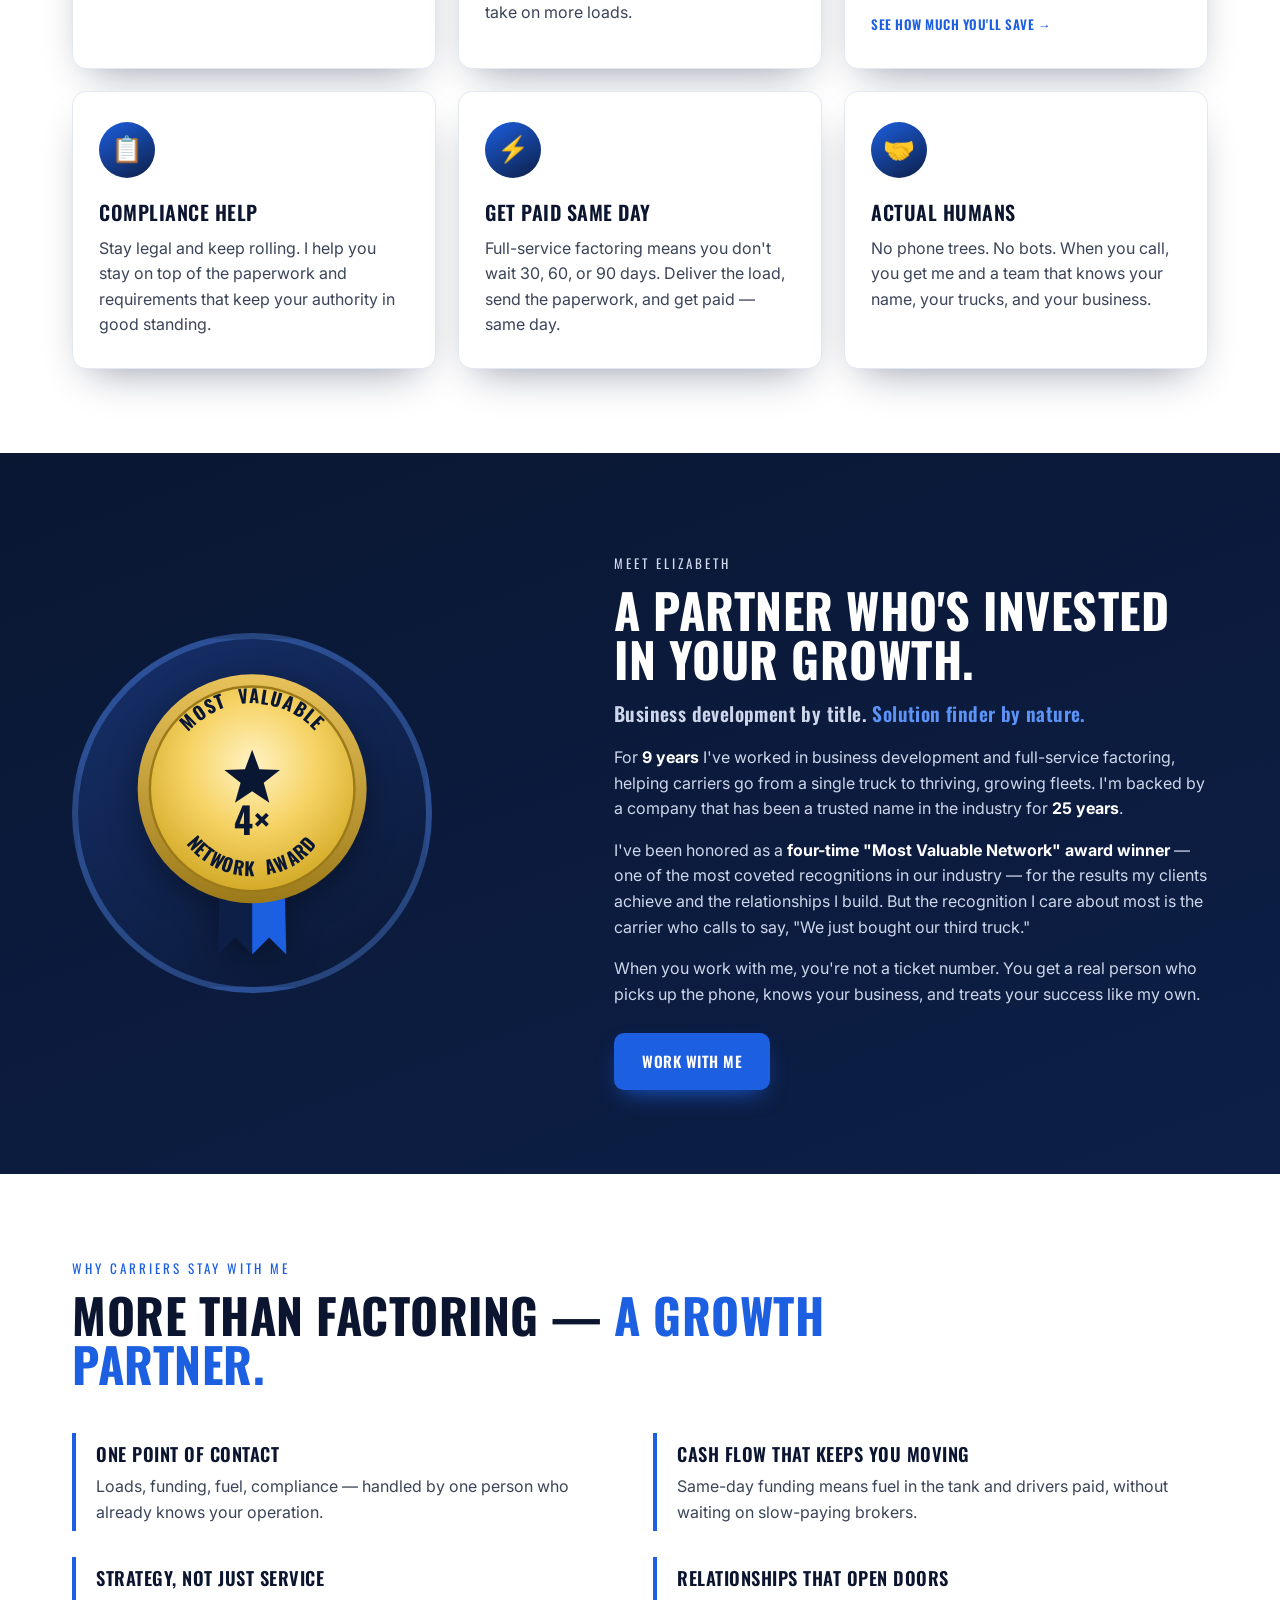
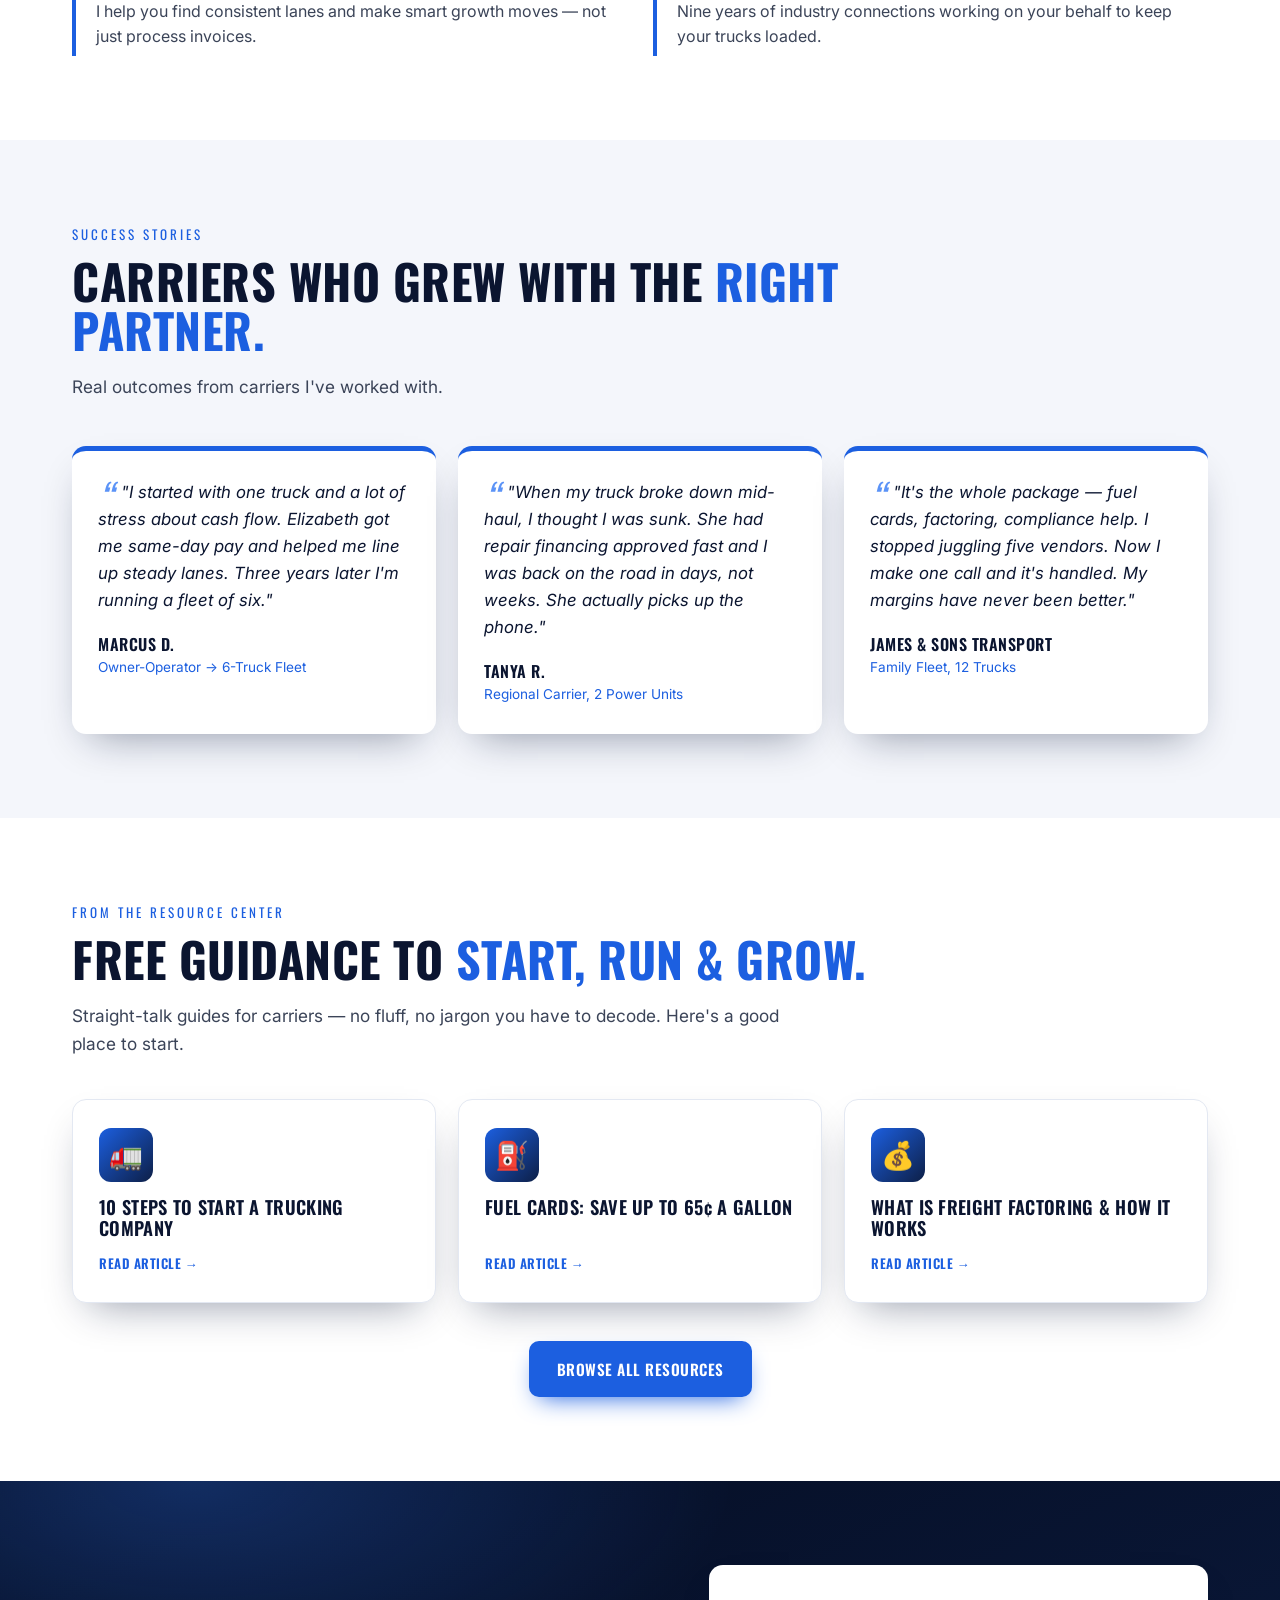
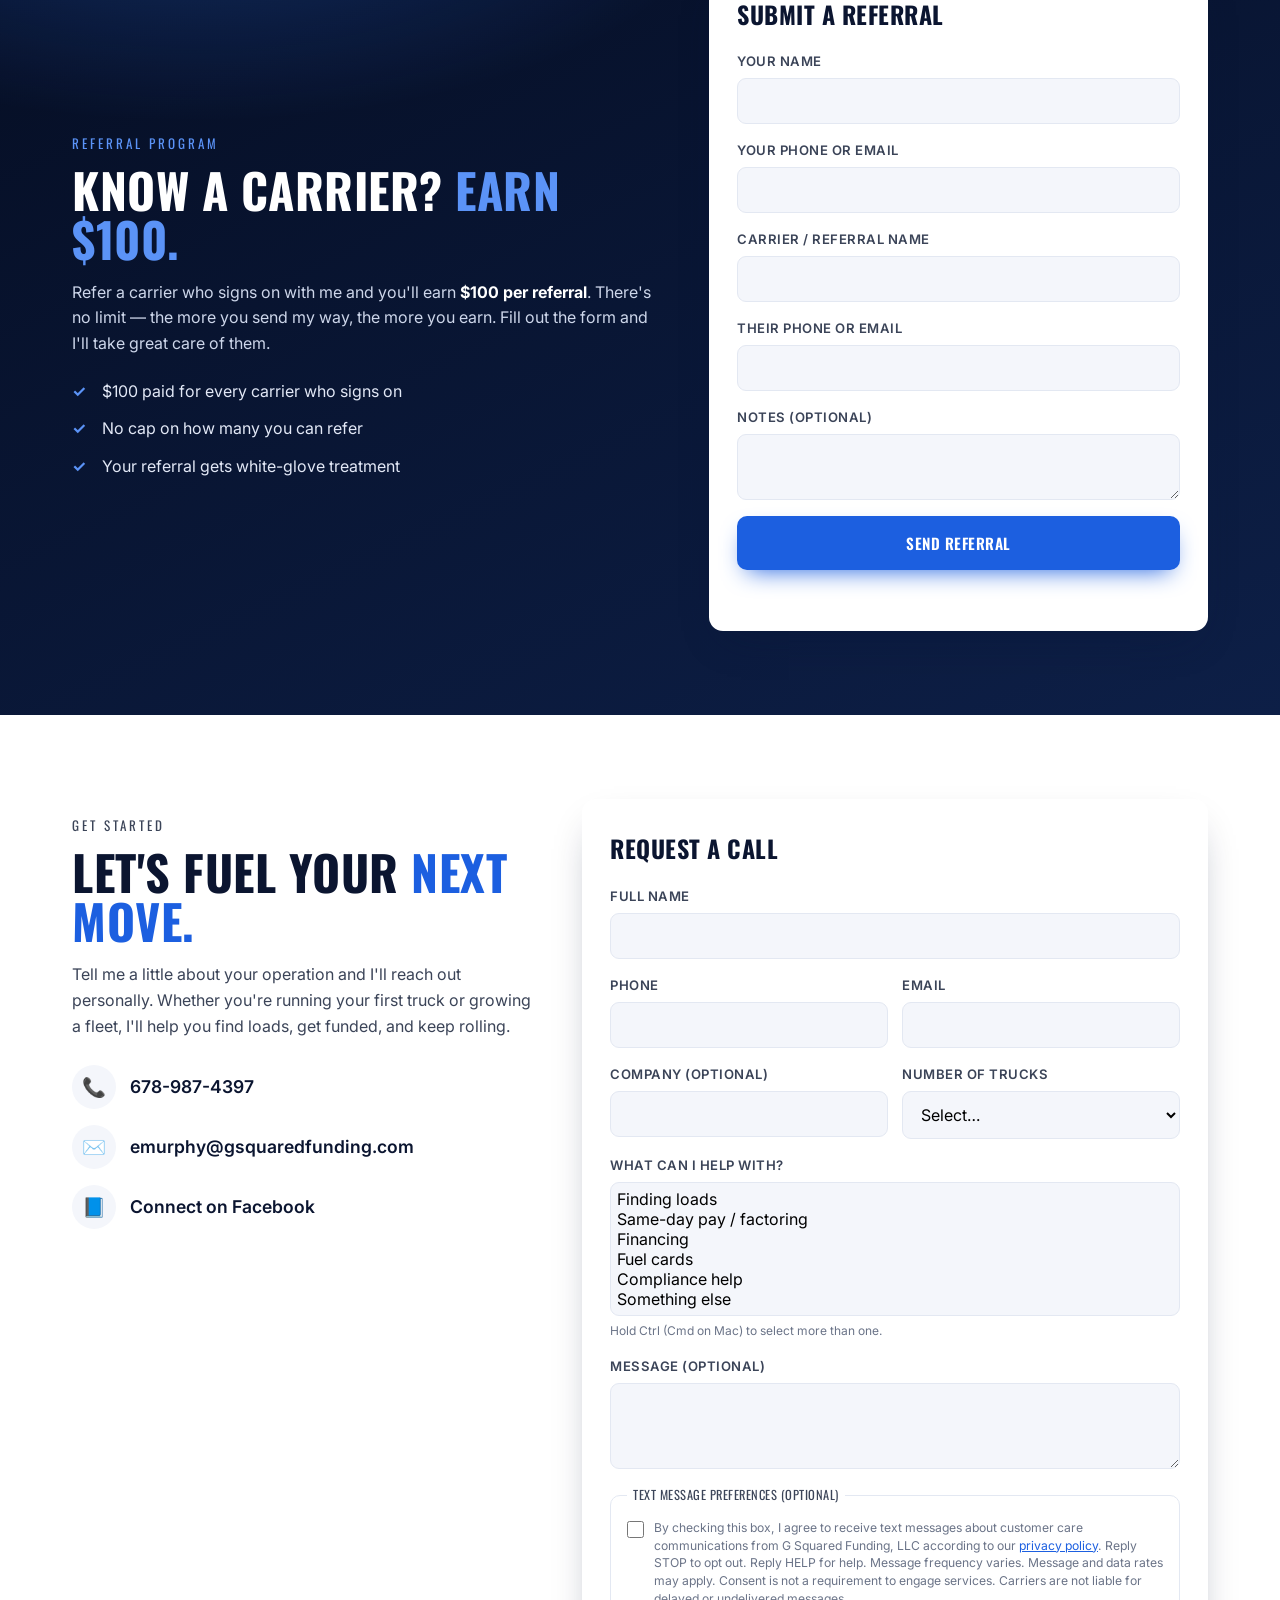
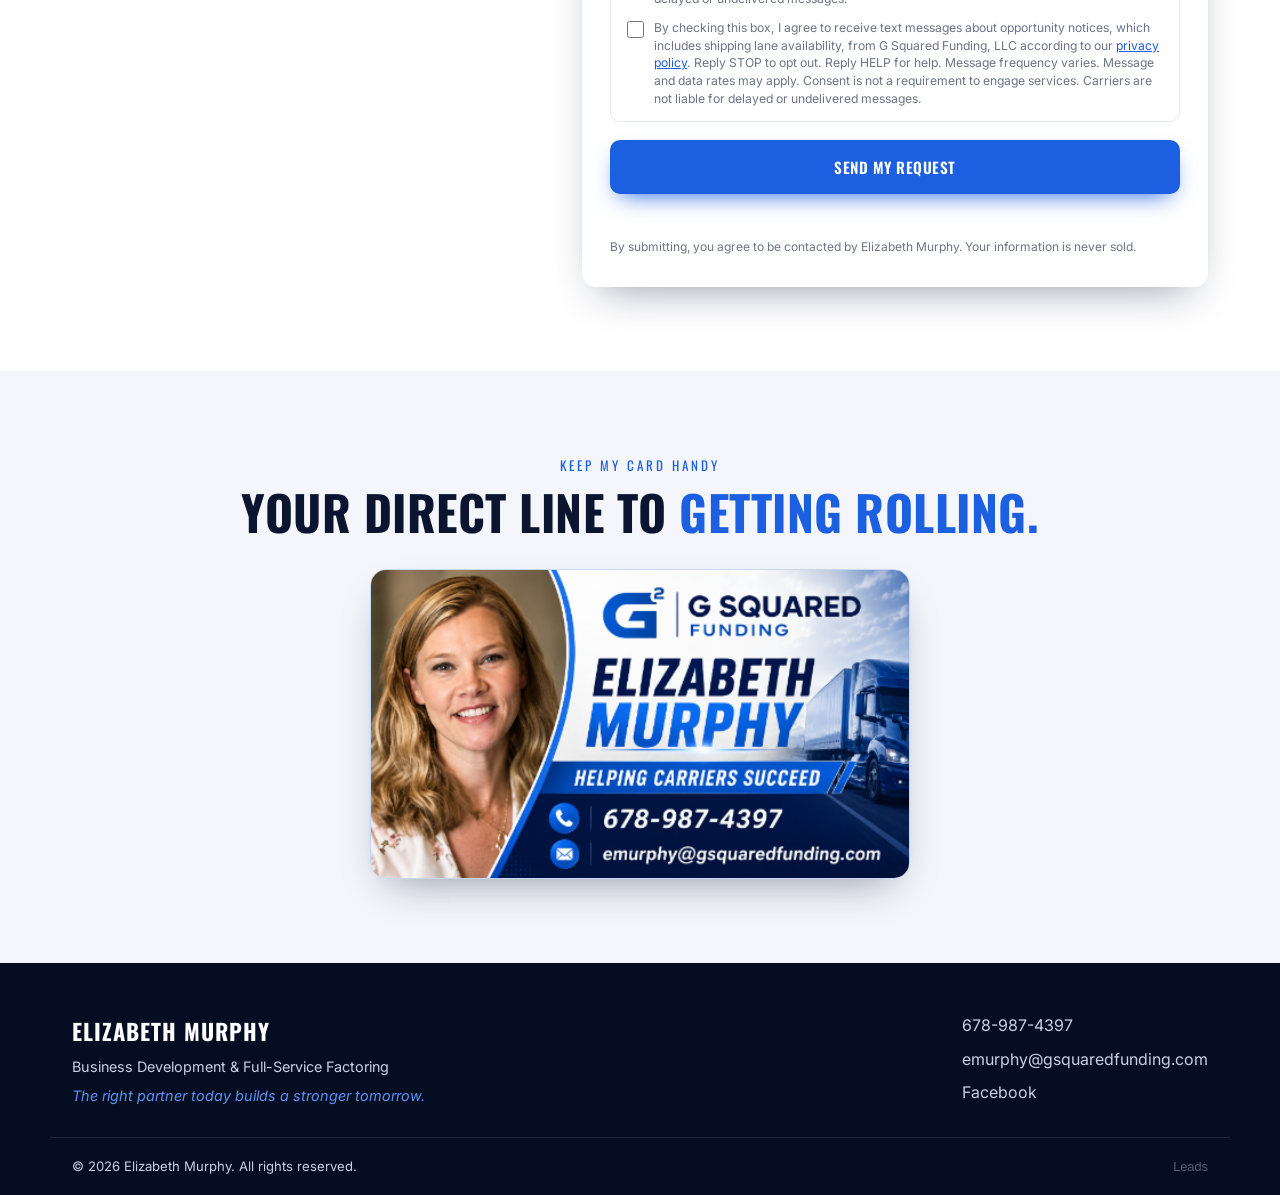
==== commit 6c7c71a3: "Add "From the Resource Center" teaser to homepage Funnels visitors into the blog with three featured" ====
--- a/index.html
+++ b/index.html
@@ -296,6 +296,38 @@
             <span class="story-role">Family Fleet, 12 Trucks</span>
           </figcaption>
         </figure>
+      </div>
+    </div>
+  </section>
+
+  <!-- ============ RESOURCE TEASER ============ -->
+  <section class="section">
+    <div class="container">
+      <p class="section-kicker">FROM THE RESOURCE CENTER</p>
+      <h2 class="section-title">Free guidance to <span class="hl">start, run &amp; grow.</span></h2>
+      <p class="section-intro">
+        Straight-talk guides for carriers &mdash; no fluff, no jargon you have to decode.
+        Here's a good place to start.
+      </p>
+      <div class="teaser-grid">
+        <a class="teaser-card" href="blog-10-steps-to-start-a-trucking-company.html">
+          <span class="teaser-icon">🚛</span>
+          <h3>10 Steps to Start a Trucking Company</h3>
+          <span class="readmore">Read article &rarr;</span>
+        </a>
+        <a class="teaser-card" href="blog-fuel-card-savings.html">
+          <span class="teaser-icon">⛽</span>
+          <h3>Fuel Cards: Save Up to 65&cent; a Gallon</h3>
+          <span class="readmore">Read article &rarr;</span>
+        </a>
+        <a class="teaser-card" href="blog-what-is-freight-factoring.html">
+          <span class="teaser-icon">💰</span>
+          <h3>What Is Freight Factoring &amp; How It Works</h3>
+          <span class="readmore">Read article &rarr;</span>
+        </a>
+      </div>
+      <div class="teaser-cta">
+        <a href="blog.html" class="btn btn-primary">Browse All Resources</a>
       </div>
     </div>
   </section>
--- a/styles.css
+++ b/styles.css
@@ -355,6 +355,31 @@
 .leads-table th { background: var(--gray-100); font-family: var(--head); text-transform: uppercase; letter-spacing: 0.5px; }
 .leads-empty { color: var(--gray-500); padding: 20px 0; }
 
+/* ---------- Homepage resource teaser ---------- */
+.teaser-grid { display: grid; grid-template-columns: repeat(3, 1fr); gap: 22px; margin-top: 42px; }
+.teaser-card {
+  display: flex; flex-direction: column; gap: 14px; background: #fff;
+  border: 1px solid var(--gray-200); border-radius: var(--radius);
+  padding: 28px 26px; box-shadow: var(--shadow); color: inherit;
+  transition: transform 0.18s ease, border-color 0.18s ease;
+}
+.teaser-card:hover { transform: translateY(-5px); border-color: var(--blue-300); }
+.teaser-icon {
+  width: 54px; height: 54px; border-radius: 12px; flex: none;
+  display: flex; align-items: center; justify-content: center; font-size: 1.7rem;
+  background: linear-gradient(135deg, var(--blue-500), var(--navy-700));
+}
+.teaser-card h3 {
+  font-family: var(--head); font-weight: 600; text-transform: uppercase;
+  font-size: 1.15rem; letter-spacing: 0.3px; line-height: 1.15; flex: 1;
+}
+.teaser-card .readmore {
+  font-family: var(--head); font-weight: 600; text-transform: uppercase;
+  letter-spacing: 0.5px; font-size: 0.82rem; color: var(--blue-500);
+}
+.teaser-cta { text-align: center; margin-top: 38px; }
+@media (max-width: 760px) { .teaser-grid { grid-template-columns: 1fr; } }
+
 /* ============================================================
    Blog / Resources
    ============================================================ */
@@ -378,10 +403,31 @@
 .post-card {
   display: flex; flex-direction: column; background: #fff;
   border: 1px solid var(--gray-200); border-radius: var(--radius);
-  padding: 30px 28px; box-shadow: var(--shadow); color: inherit;
-  transition: transform 0.18s ease, border-color 0.18s ease;
-}
-.post-card:hover { transform: translateY(-5px); border-color: var(--blue-300); }
+  padding: 0; overflow: hidden; box-shadow: var(--shadow); color: inherit;
+  transition: transform 0.18s ease, border-color 0.18s ease, box-shadow 0.18s ease;
+}
+.post-card:hover { transform: translateY(-6px); border-color: var(--blue-300); box-shadow: 0 28px 52px -22px rgba(8,22,56,0.55); }
+.post-banner {
+  height: 128px; display: flex; align-items: center; justify-content: center;
+  font-size: 3.4rem; line-height: 1; position: relative; overflow: hidden;
+  background: linear-gradient(135deg, var(--blue-500), var(--navy-700));
+}
+.post-banner::after {
+  content: ""; position: absolute; inset: 0;
+  background-image: repeating-linear-gradient(115deg, rgba(255,255,255,0.07) 0 2px, transparent 2px 24px);
+}
+.post-banner span { position: relative; z-index: 1; filter: drop-shadow(0 6px 12px rgba(0,0,0,0.35)); transition: transform 0.18s ease; }
+.post-card:hover .post-banner span { transform: scale(1.1); }
+.post-banner .banner-img { position: absolute; inset: 0; width: 100%; height: 100%; object-fit: cover; z-index: 2; transition: transform 0.25s ease; }
+.post-card:hover .post-banner .banner-img { transform: scale(1.05); }
+.post-banner.b-teal   { background: linear-gradient(135deg, #17b3c4, #0d2f47); }
+.post-banner.b-gold   { background: linear-gradient(135deg, #e0a93b, #5a3a0d); }
+.post-banner.b-green  { background: linear-gradient(135deg, #2bb673, #0d3a2b); }
+.post-banner.b-orange { background: linear-gradient(135deg, #f0892f, #5a2a0d); }
+.post-banner.b-red    { background: linear-gradient(135deg, #e0573b, #4a120d); }
+.post-banner.b-purple { background: linear-gradient(135deg, #7a5bf0, #1f0d47); }
+.post-banner.b-indigo { background: linear-gradient(135deg, #4a6bf0, #160d47); }
+.post-card-body { padding: 24px 26px 30px; display: flex; flex-direction: column; flex: 1; }
 .post-cat {
   font-family: var(--head); text-transform: uppercase; letter-spacing: 1.5px;
   font-size: 0.72rem; color: var(--blue-500); margin-bottom: 10px;
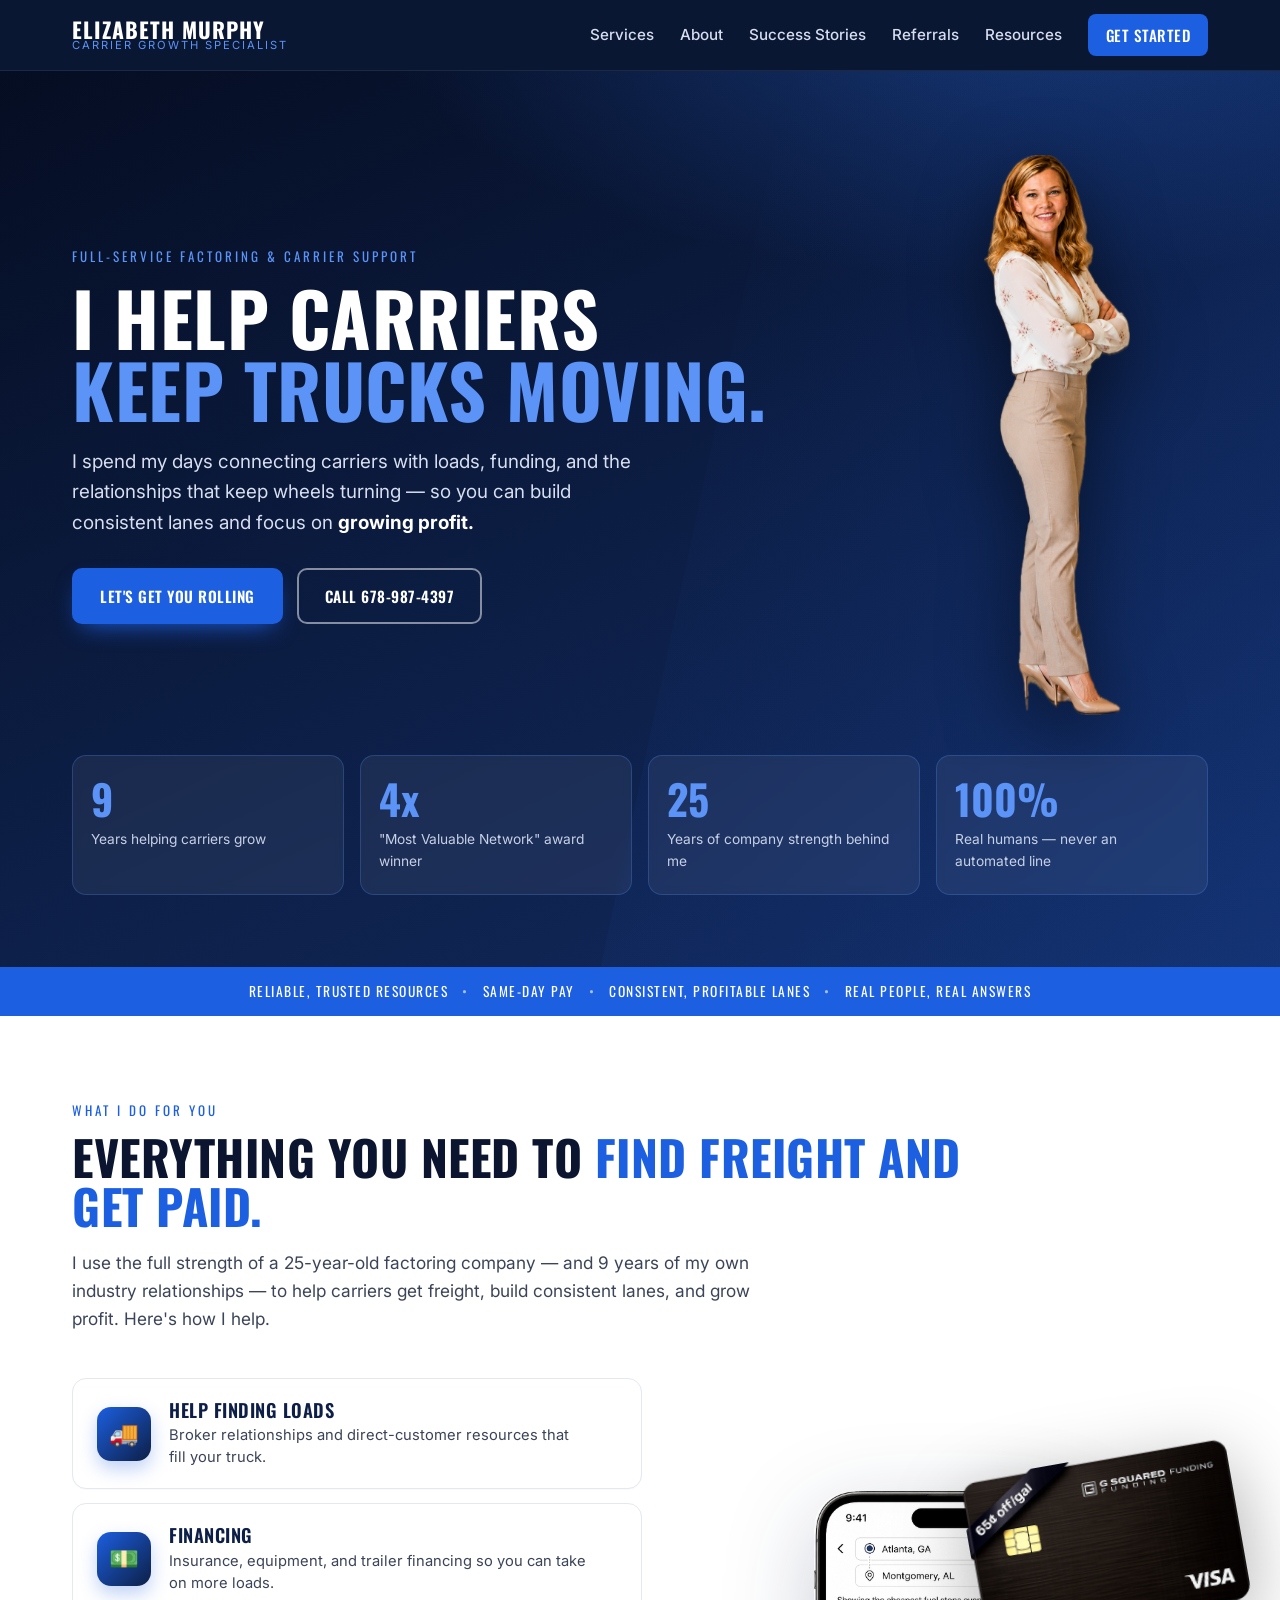
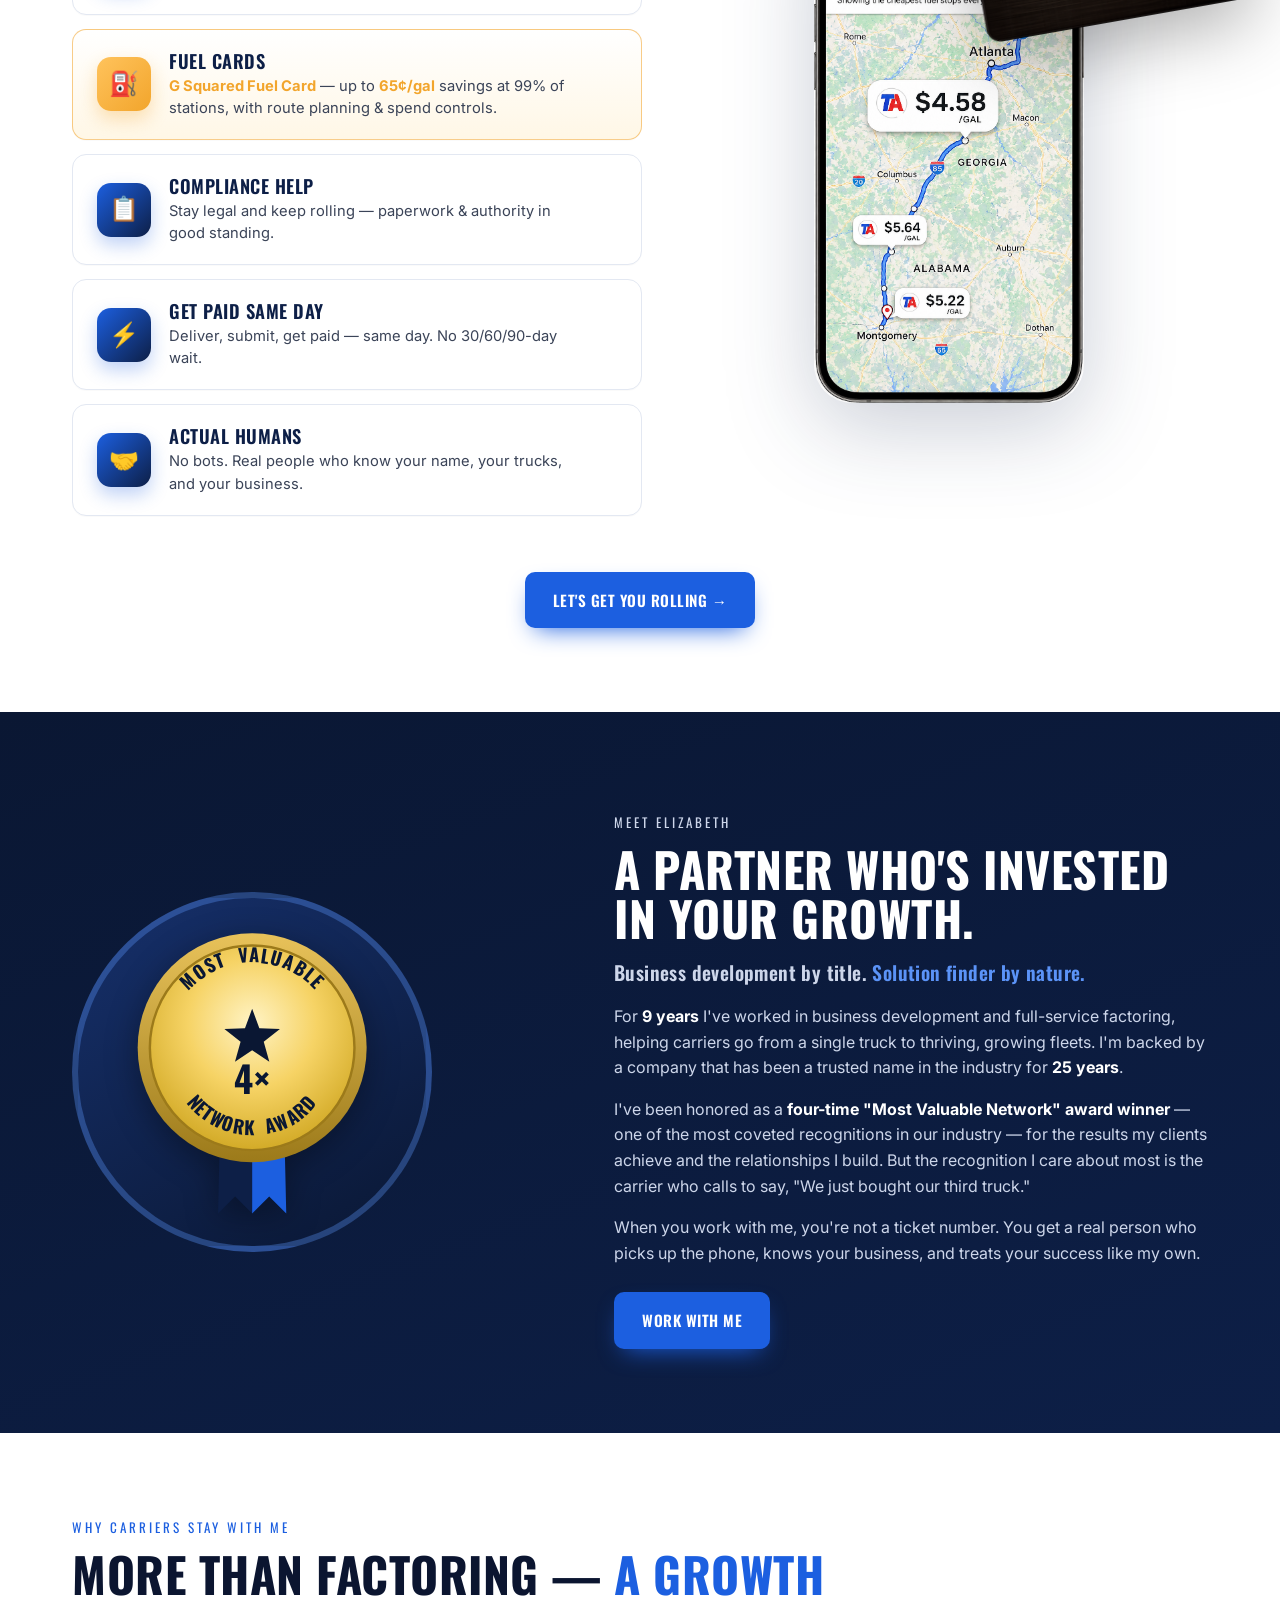
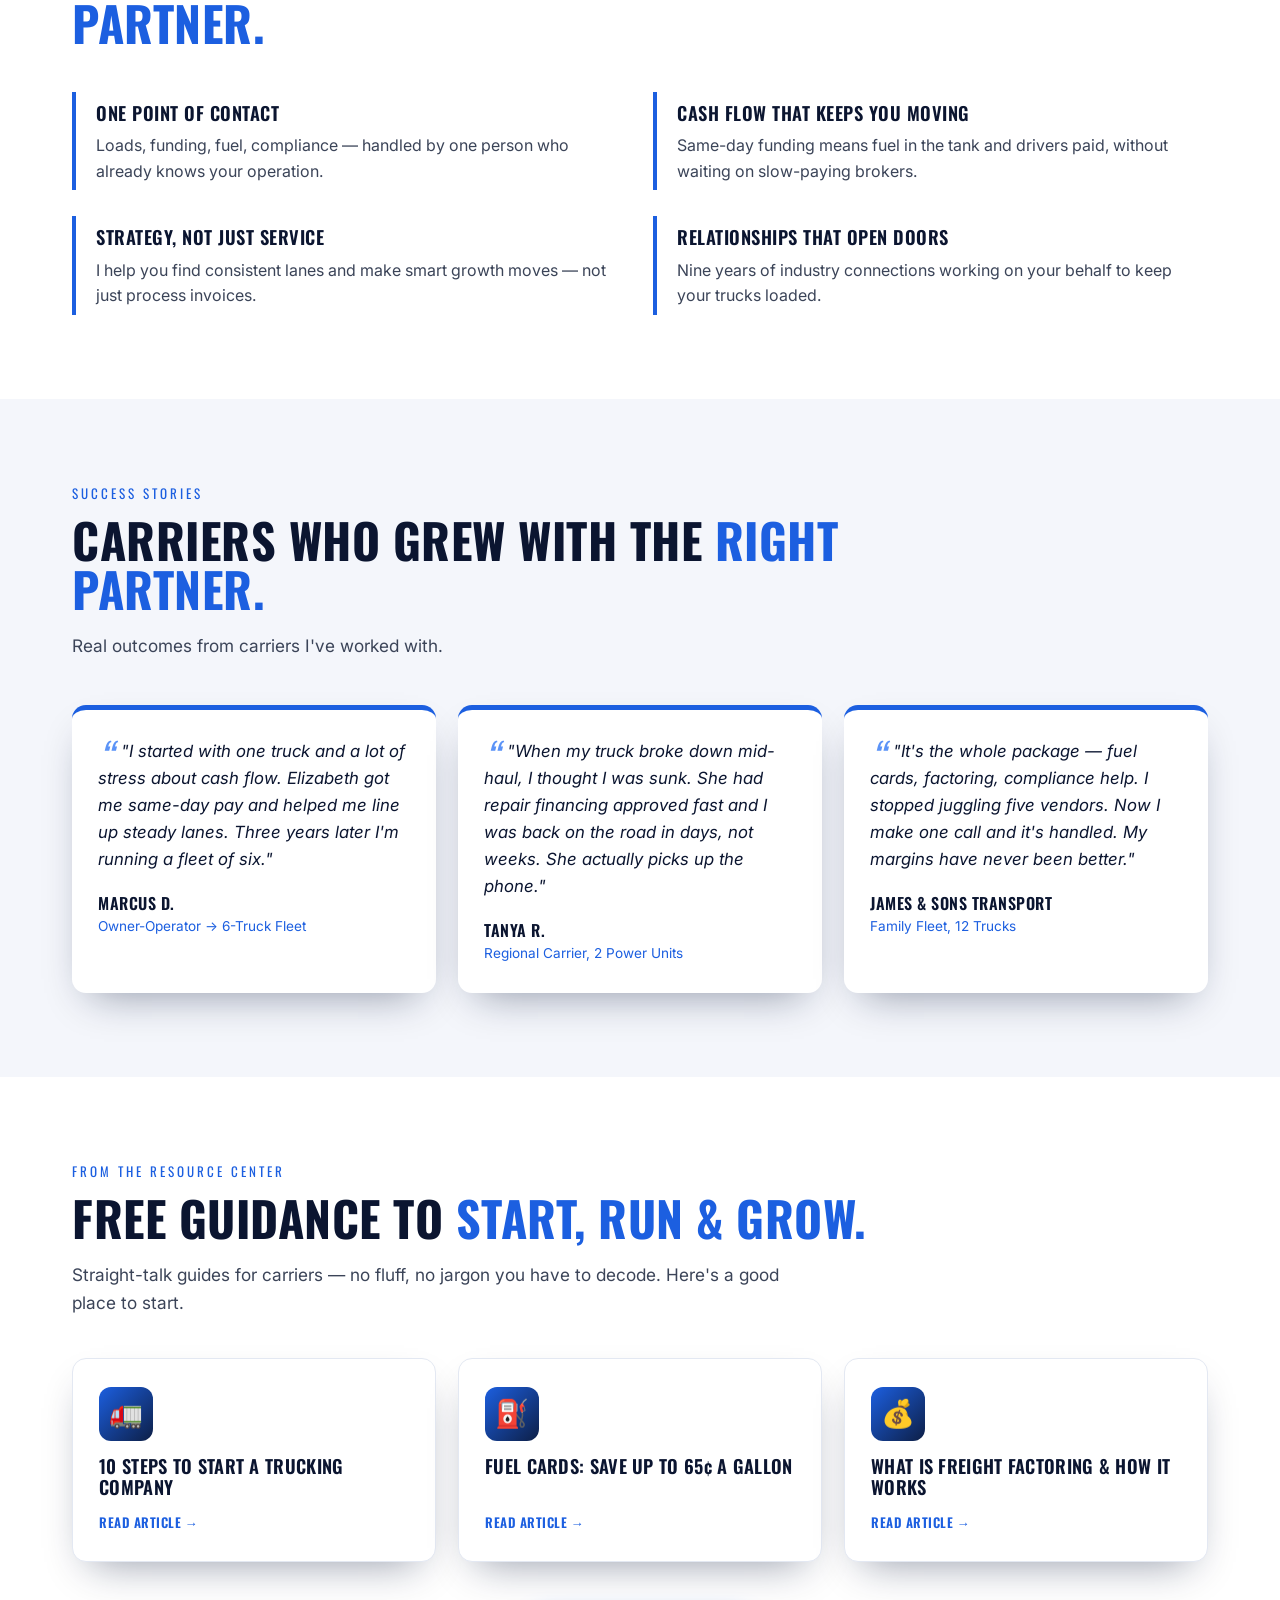
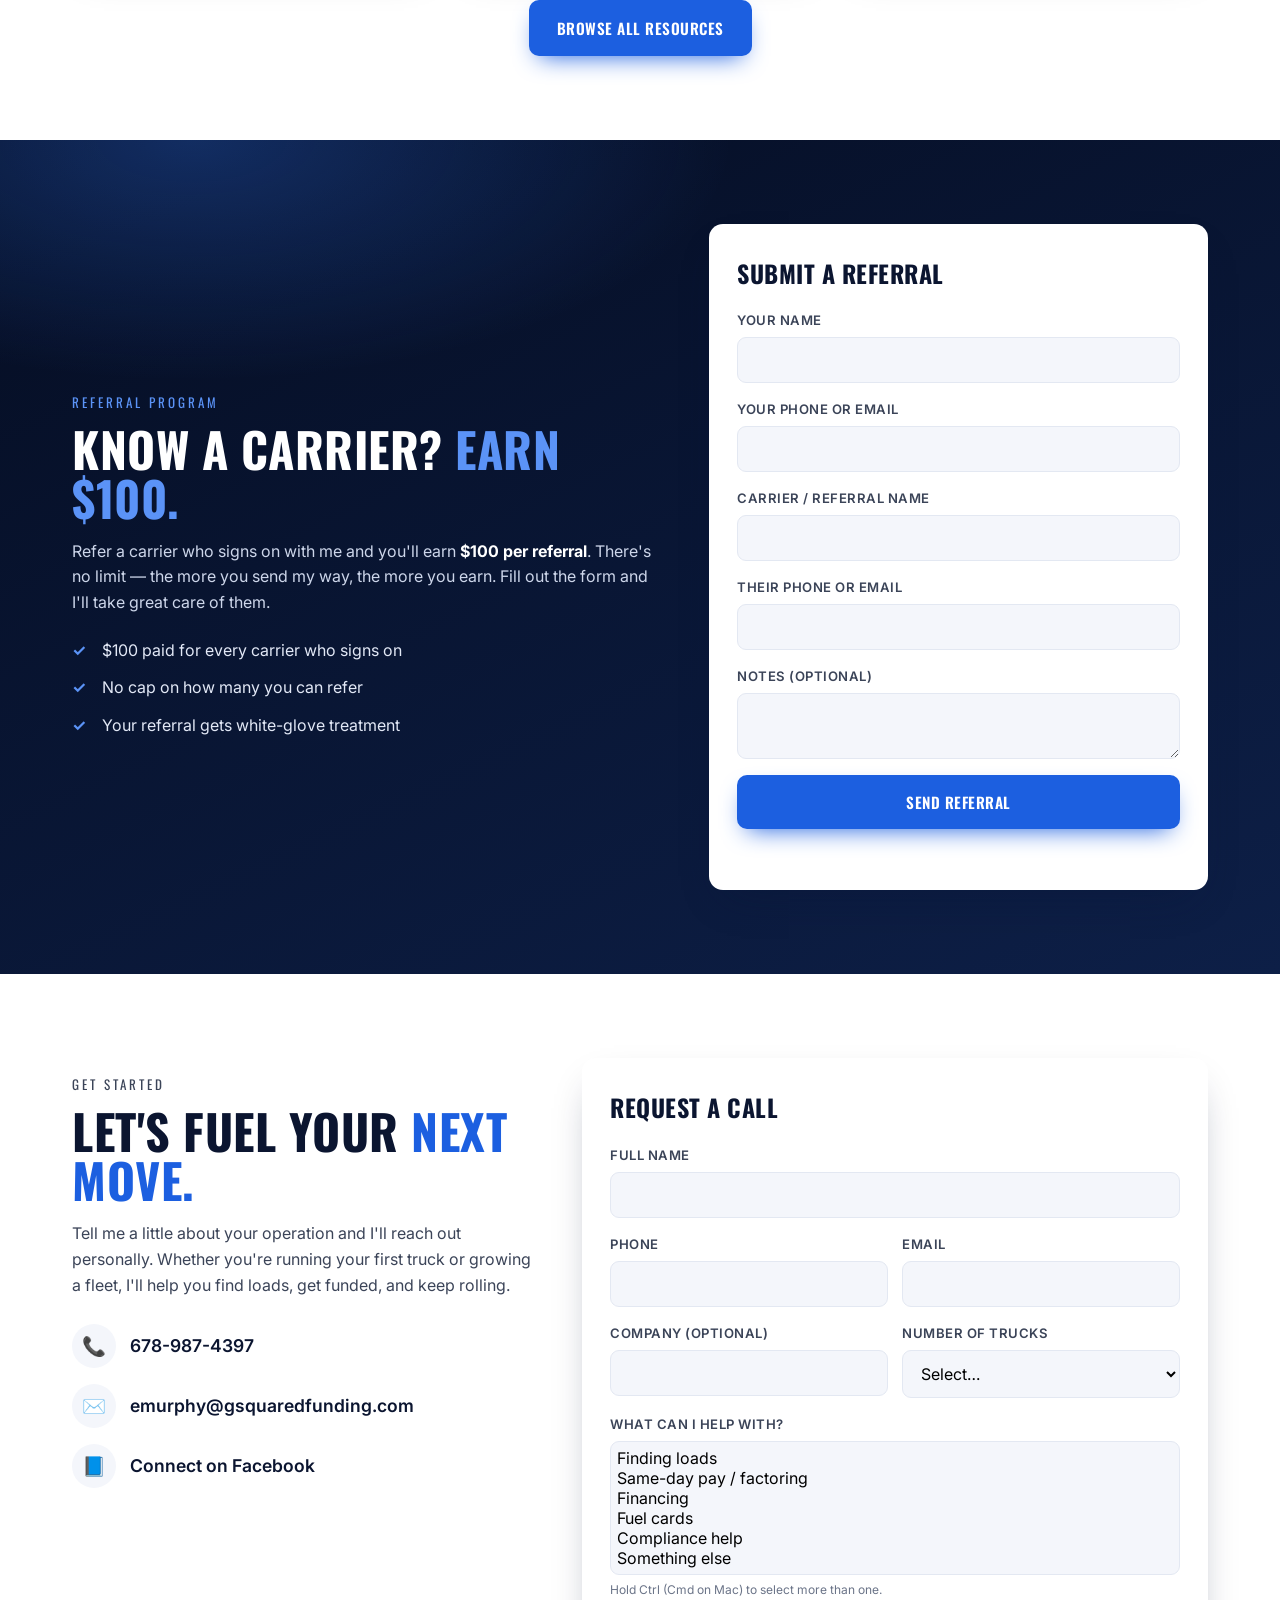
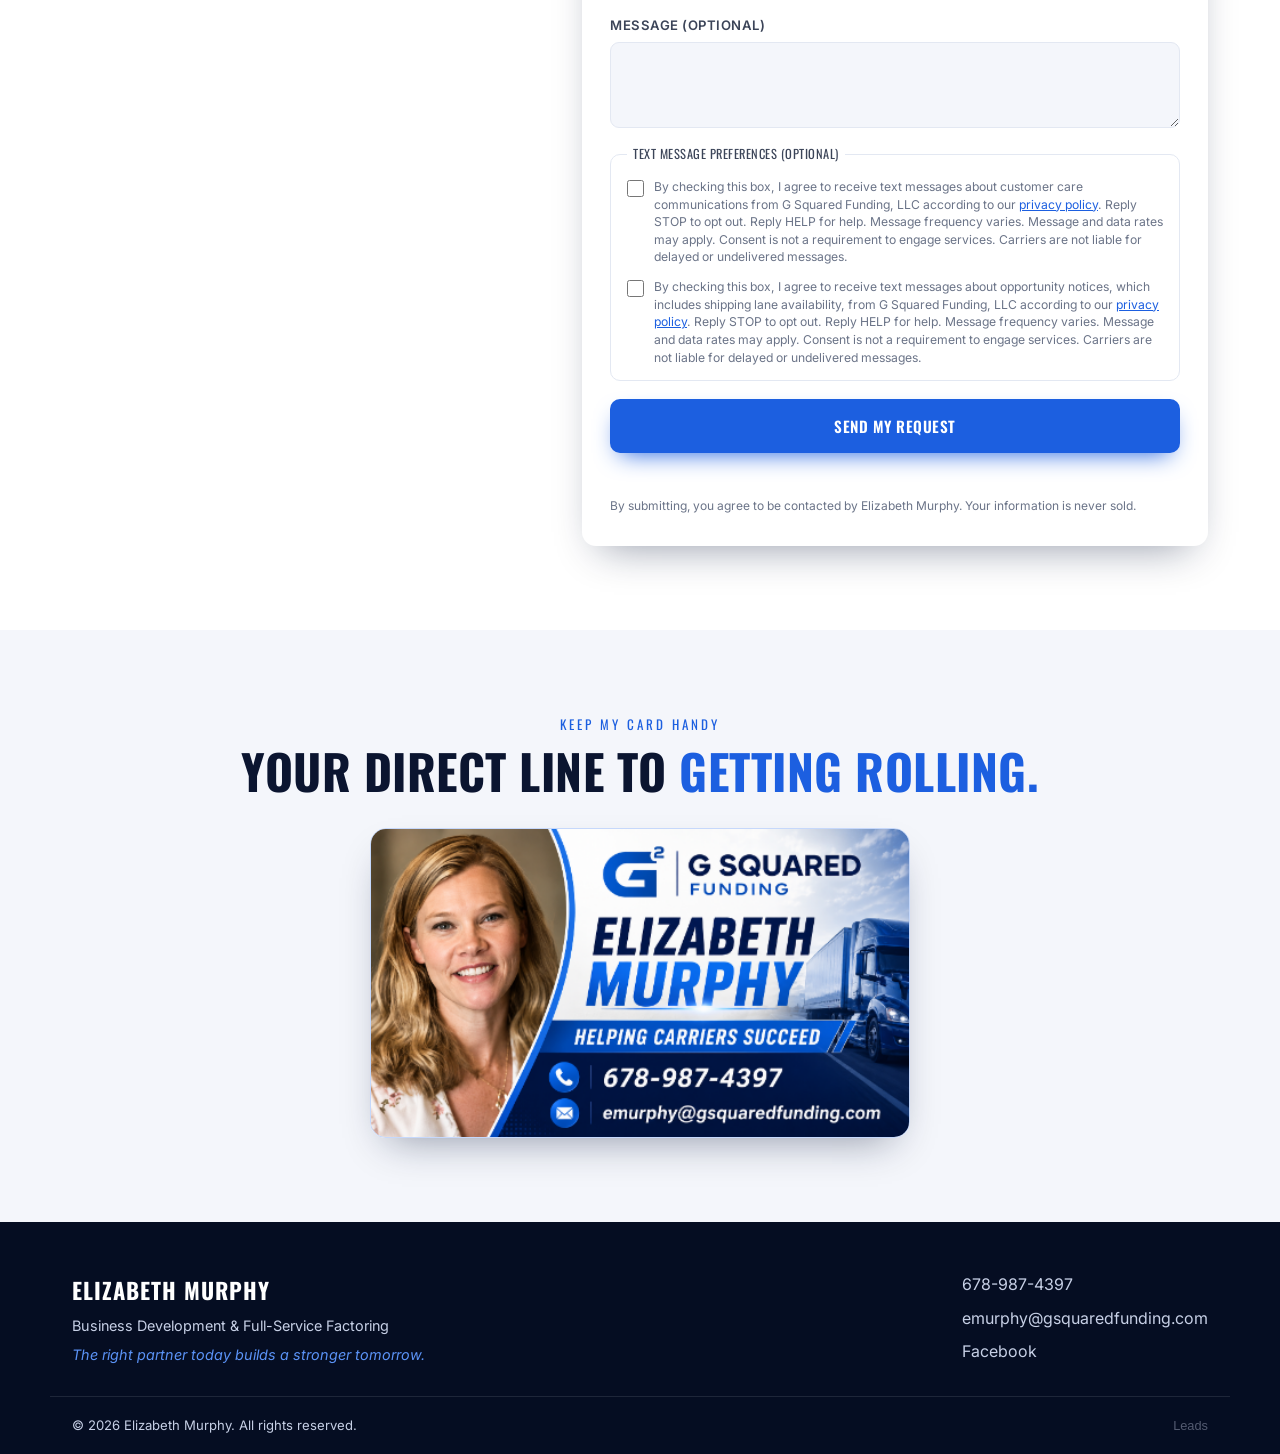
==== commit 81923f66: "Add fuel-card spotlight + get-started landing page WHAT I DO FOR YOU section redesigned: - 6 service" ====
--- a/index.html
+++ b/index.html
@@ -25,7 +25,7 @@
         <a href="#stories">Success Stories</a>
         <a href="#referral">Referrals</a>
         <a href="blog.html">Resources</a>
-        <a href="#contact" class="nav-cta">Get Started</a>
+        <a href="get-started.html" class="nav-cta">Get Started</a>
       </nav>
       <a href="tel:6789874397" class="nav-phone">678-987-4397</a>
       <button class="nav-toggle" id="navToggle" aria-label="Toggle menu">
@@ -47,7 +47,7 @@
           consistent lanes and focus on <strong>growing profit.</strong>
         </p>
         <div class="hero-actions">
-          <a href="#contact" class="btn btn-primary">Let's Get You Rolling</a>
+          <a href="get-started.html" class="btn btn-primary">Let's Get You Rolling</a>
           <a href="tel:6789874397" class="btn btn-ghost">Call 678-987-4397</a>
         </div>
       </div>
@@ -93,61 +93,56 @@
 
   <!-- ============ SERVICES ============ -->
   <section class="section" id="services">
-    <div class="container">
-      <p class="section-kicker">WHAT I DO FOR YOU</p>
-      <h2 class="section-title">Everything you need to <span class="hl">find freight and get paid.</span></h2>
-      <p class="section-intro">
-        I use the full strength of a 25-year-old factoring company &mdash; and
-        9 years of my own industry relationships &mdash; to help carriers get
-        freight, build consistent lanes, and grow profit. Here's how I help.
-      </p>
-
-      <div class="cards">
-        <article class="card">
-          <div class="card-icon">🚚</div>
-          <h3>Help Finding Loads</h3>
-          <p>Trusted broker relationships and direct-customer resources that turn
-          empty miles into consistent, profitable lanes.</p>
-        </article>
-
-        <article class="card">
-          <div class="card-icon">💵</div>
-          <h3>Financing</h3>
-          <p>Insurance down payments, equipment repair funding, and financing to
-          add power units and trailers &mdash; so you can take on more loads.</p>
-        </article>
-
-        <article class="card">
-          <div class="card-icon">⛽</div>
-          <h3>Fuel Cards</h3>
-          <p>Fuel-card programs with real savings at the pump to protect your
-          margins on every mile you run.</p>
-          <a class="card-link" href="blog-fuel-card-savings.html">See how much you'll save &rarr;</a>
-        </article>
-
-        <article class="card">
-          <div class="card-icon">📋</div>
-          <h3>Compliance Help</h3>
-          <p>Stay legal and keep rolling. I help you stay on top of the
-          paperwork and requirements that keep your authority in good standing.</p>
-        </article>
-
-        <article class="card">
-          <div class="card-icon">⚡</div>
-          <h3>Get Paid Same Day</h3>
-          <p>Full-service factoring means you don't wait 30, 60, or 90 days.
-          Deliver the load, send the paperwork, and get paid &mdash; same day.</p>
-        </article>
-
-        <article class="card">
-          <div class="card-icon">🤝</div>
-          <h3>Actual Humans</h3>
-          <p>No phone trees. No bots. When you call, you get me and a team that
-          knows your name, your trucks, and your business.</p>
-        </article>
-      </div>
-    </div>
-  </section>
+      <div class="container">
+        <p class="section-kicker">WHAT I DO FOR YOU</p>
+        <h2 class="section-title">Everything you need to <span class="hl">find freight and get paid.</span></h2>
+        <p class="section-intro">
+          I use the full strength of a 25-year-old factoring company &mdash; and
+          9 years of my own industry relationships &mdash; to help carriers get
+          freight, build consistent lanes, and grow profit. Here's how I help.
+        </p>
+  
+        <div class="svc-row">
+          <!-- LEFT: services as buttons -->
+          <div class="svc-list">
+            <a class="svc-btn" href="get-started.html">
+              <span class="svc-ico">🚚</span>
+              <span class="svc-lbl"><span class="svc-t">Help Finding Loads</span><span class="svc-s">Broker relationships and direct-customer resources that fill your truck.</span></span>
+            </a>
+            <a class="svc-btn" href="get-started.html">
+              <span class="svc-ico">💵</span>
+              <span class="svc-lbl"><span class="svc-t">Financing</span><span class="svc-s">Insurance, equipment, and trailer financing so you can take on more loads.</span></span>
+            </a>
+            <a class="svc-btn featured" href="blog-fuel-card-savings.html">
+              <span class="svc-ico">⛽</span>
+              <span class="svc-lbl"><span class="svc-t">Fuel Cards</span><span class="svc-s"><b>G Squared Fuel Card</b> &mdash; up to <b>65¢/gal</b> savings at 99% of stations, with route planning &amp; spend controls.</span></span>
+            </a>
+            <a class="svc-btn" href="get-started.html">
+              <span class="svc-ico">📋</span>
+              <span class="svc-lbl"><span class="svc-t">Compliance Help</span><span class="svc-s">Stay legal and keep rolling &mdash; paperwork &amp; authority in good standing.</span></span>
+            </a>
+            <a class="svc-btn" href="get-started.html">
+              <span class="svc-ico">⚡</span>
+              <span class="svc-lbl"><span class="svc-t">Get Paid Same Day</span><span class="svc-s">Deliver, submit, get paid &mdash; same day. No 30/60/90-day wait.</span></span>
+            </a>
+            <a class="svc-btn" href="get-started.html">
+              <span class="svc-ico">🤝</span>
+              <span class="svc-lbl"><span class="svc-t">Actual Humans</span><span class="svc-s">No bots. Real people who know your name, your trucks, and your business.</span></span>
+            </a>
+          </div>
+  
+          <!-- RIGHT: phone screenshot with the fuel card tilted on top-right corner -->
+          <div class="svc-visual">
+            <img class="svc-phone-img" src="gsq-fuel-phone.png" alt="Fuel Map app showing cheapest fuel stops along your route">
+            <img class="svc-card-img"  src="gsq-fuel-card.png"  alt="G Squared Visa fuel card — 65¢ off per gallon">
+          </div>
+        </div>
+  
+        <div class="svc-cta-wrap">
+          <a class="btn btn-primary" href="get-started.html">Let's Get You Rolling &rarr;</a>
+        </div>
+      </div>
+    </section>
 
   <!-- ============ ABOUT ============ -->
   <section class="section section-dark" id="about">
@@ -220,7 +215,7 @@
           person who picks up the phone, knows your business, and treats your
           success like my own.
         </p>
-        <a href="#contact" class="btn btn-primary">Work With Me</a>
+        <a href="get-started.html" class="btn btn-primary">Work With Me</a>
       </div>
     </div>
   </section>
--- a/styles.css
+++ b/styles.css
@@ -479,8 +479,9 @@
   margin-top: 46px; background: linear-gradient(150deg, var(--blue-500), var(--navy-700));
   color: #fff; border-radius: var(--radius); padding: 34px 30px; text-align: center;
 }
-.post-cta h3 { font-family: var(--head); text-transform: uppercase; font-size: 1.5rem; margin-bottom: 10px; }
+.post-cta h3 { font-family: var(--head); text-transform: uppercase; font-size: 1.5rem; margin-bottom: 10px; color: #fff; }
 .post-cta p { color: #e7eefc; margin-bottom: 20px; max-width: 540px; margin-left: auto; margin-right: auto; }
+.post-cta .btn-primary { color: #fff; text-decoration: none; }
 
 /* ============================================================
    Responsive
@@ -521,3 +522,128 @@
   .brand-name { font-size: 1.1rem; }
   .nav-phone { font-size: 0.95rem; }
 }
+
+
+/* ============================================================
+   "What I Do For You" — service buttons + Fuel Card visual
+   Added: June 2026
+   ============================================================ */
+:root {
+  --gold-500: #f2a52c;
+  --gold-400: #ffc35c;
+  --gold-bg:  #fff7e6;
+}
+
+.svc-row {
+  display: grid;
+  grid-template-columns: 1.1fr 1fr;
+  gap: 48px;
+  align-items: center;
+  margin-top: 46px;
+}
+
+.svc-list { display: flex; flex-direction: column; gap: 14px; }
+
+.svc-btn {
+  display: flex; align-items: center; gap: 18px;
+  background: #fff;
+  border: 1.5px solid var(--gray-200);
+  border-radius: var(--radius);
+  padding: 20px 24px;
+  text-decoration: none;
+  color: var(--ink);
+  transition: transform .22s ease, border-color .22s ease, box-shadow .22s ease;
+  position: relative; overflow: hidden;
+  box-shadow: 0 1px 0 rgba(0,0,0,.02);
+}
+.svc-btn::after {
+  content: '→';
+  position: absolute; right: 24px; top: 50%; transform: translateY(-50%);
+  color: var(--blue-500);
+  font-size: 20px; font-weight: 700;
+  opacity: 0; transition: opacity .22s ease, right .22s ease;
+}
+.svc-btn:hover {
+  border-color: var(--blue-500);
+  transform: translateY(-2px);
+  box-shadow: 0 16px 32px rgba(28,95,224,.14);
+}
+.svc-btn:hover::after { opacity: 1; right: 18px; }
+
+.svc-ico {
+  flex: none;
+  width: 54px; height: 54px;
+  background: linear-gradient(135deg, var(--blue-500), var(--navy-700));
+  border-radius: 14px;
+  color: #fff; font-size: 24px;
+  display: flex; align-items: center; justify-content: center;
+  box-shadow: 0 8px 18px rgba(28,95,224,.28);
+}
+.svc-lbl { flex: 1; min-width: 0; padding-right: 30px; display: block; }
+.svc-t {
+  display: block;
+  font-family: var(--head);
+  font-weight: 600;
+  color: var(--navy-700);
+  font-size: 1.15rem;
+  text-transform: uppercase;
+  letter-spacing: 0.5px;
+  line-height: 1.2;
+  margin-bottom: 3px;
+}
+.svc-s { display: block; color: var(--gray-700); font-size: .92rem; line-height: 1.5; }
+.svc-s b { color: var(--navy-700); font-weight: 700; }
+
+/* Featured Fuel Cards button — gold accent */
+.svc-btn.featured {
+  border-color: rgba(242,165,44,.55);
+  background: linear-gradient(180deg, #fff 0%, var(--gold-bg) 100%);
+}
+.svc-btn.featured .svc-ico {
+  background: linear-gradient(135deg, var(--gold-400), var(--gold-500));
+  color: #3a2400;
+  box-shadow: 0 8px 18px rgba(242,165,44,.32);
+}
+.svc-btn.featured .svc-s b { color: var(--gold-500); font-weight: 700; }
+
+/* Visual side — phone screenshot with card tilted on top-right corner */
+.svc-visual {
+  position: relative;
+  display: flex; justify-content: center; align-items: center;
+  min-height: 560px;
+  padding: 0 30px;
+}
+.svc-phone-img {
+  width: 100%;
+  max-width: 270px;
+  height: auto;
+  display: block;
+  border-radius: 38px;
+  filter: drop-shadow(0 24px 44px rgba(13,31,71,.22));
+  position: relative; z-index: 1;
+}
+.svc-card-img {
+  position: absolute;
+  top: -10px;
+  right: -32px;
+  width: 100%;
+  max-width: 270px;
+  height: auto;
+  border-radius: 16px;
+  transform: rotate(-10deg);
+  filter: drop-shadow(0 20px 36px rgba(0,0,0,.32));
+  z-index: 3;
+}
+
+.svc-cta-wrap { text-align: center; margin-top: 56px; }
+
+/* Mobile */
+@media (max-width: 900px) {
+  .svc-row { grid-template-columns: 1fr; gap: 40px; }
+  .svc-visual { min-height: 480px; }
+  .svc-phone-img { max-width: 230px; }
+  .svc-card-img { max-width: 230px; right: -10px; top: -5px; }
+  .svc-btn { padding: 18px 20px; }
+  .svc-btn::after { display: none; }
+  .svc-lbl { padding-right: 0; }
+}
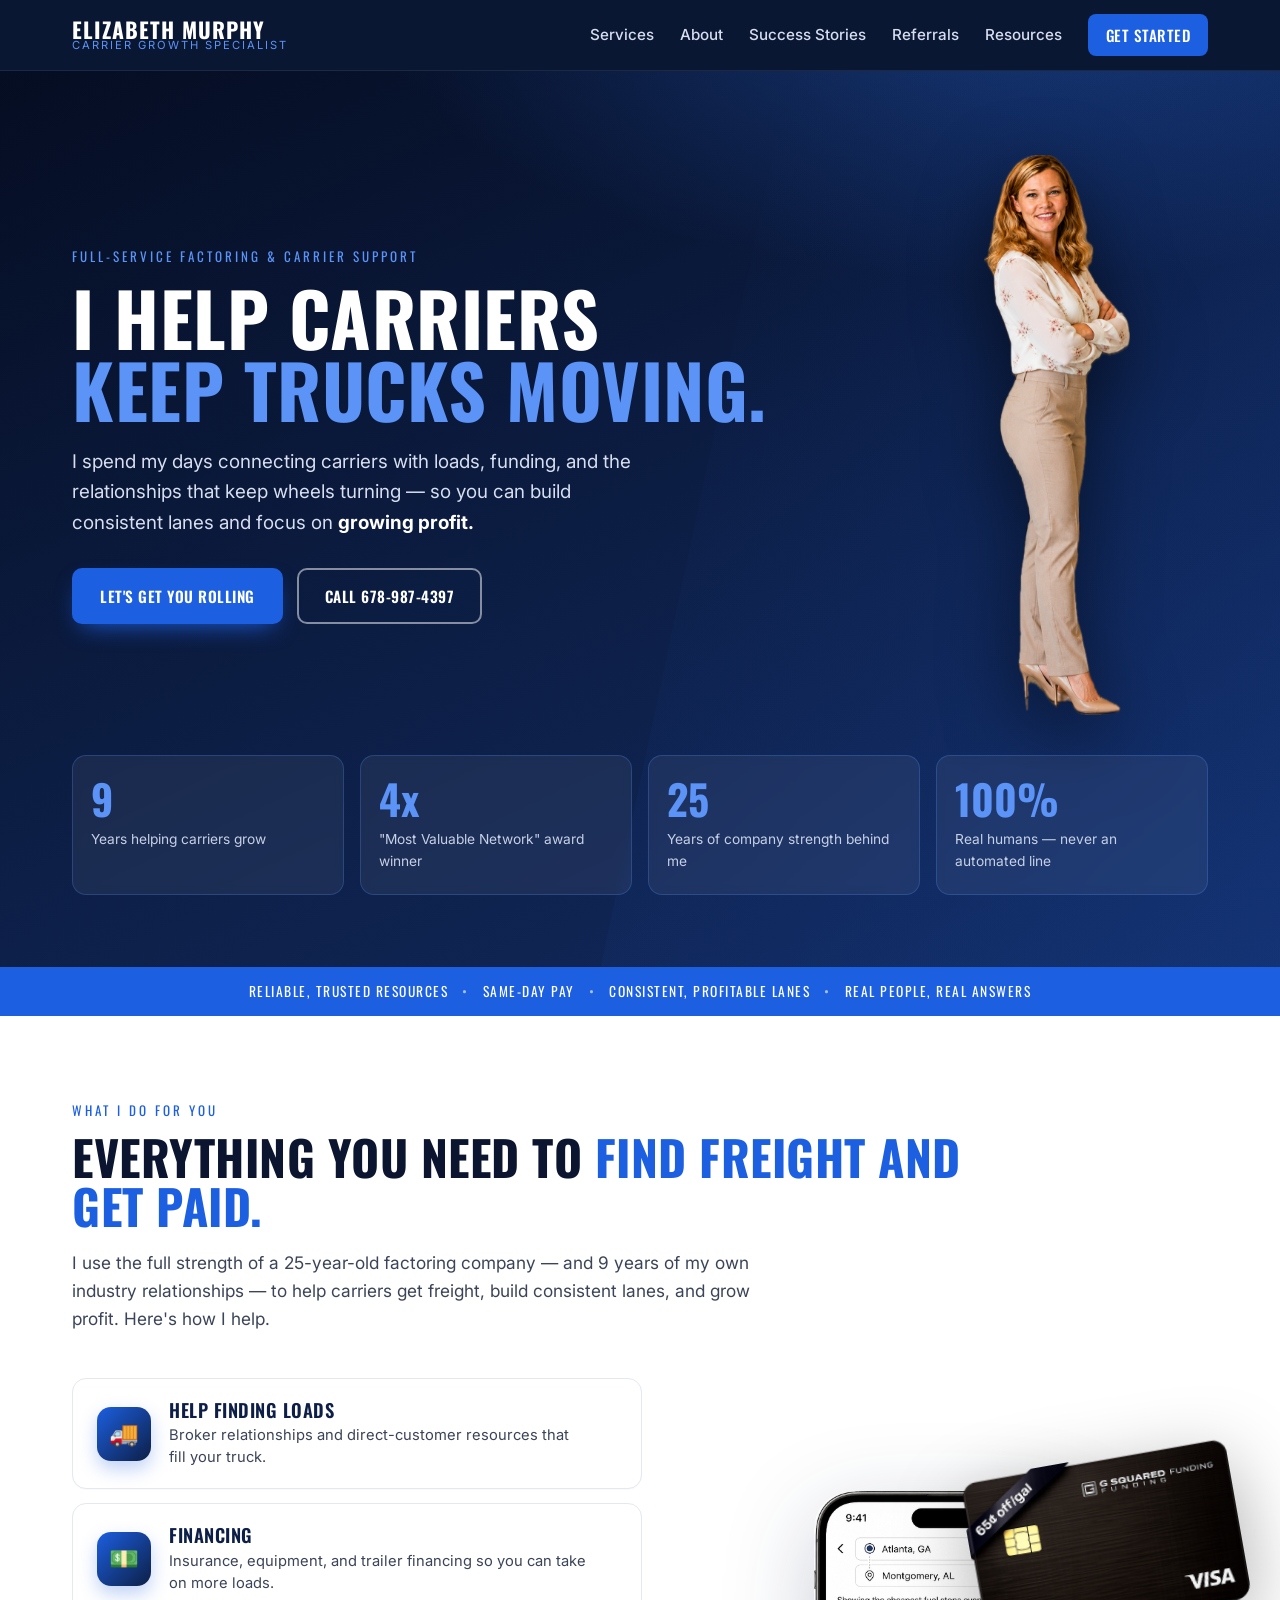
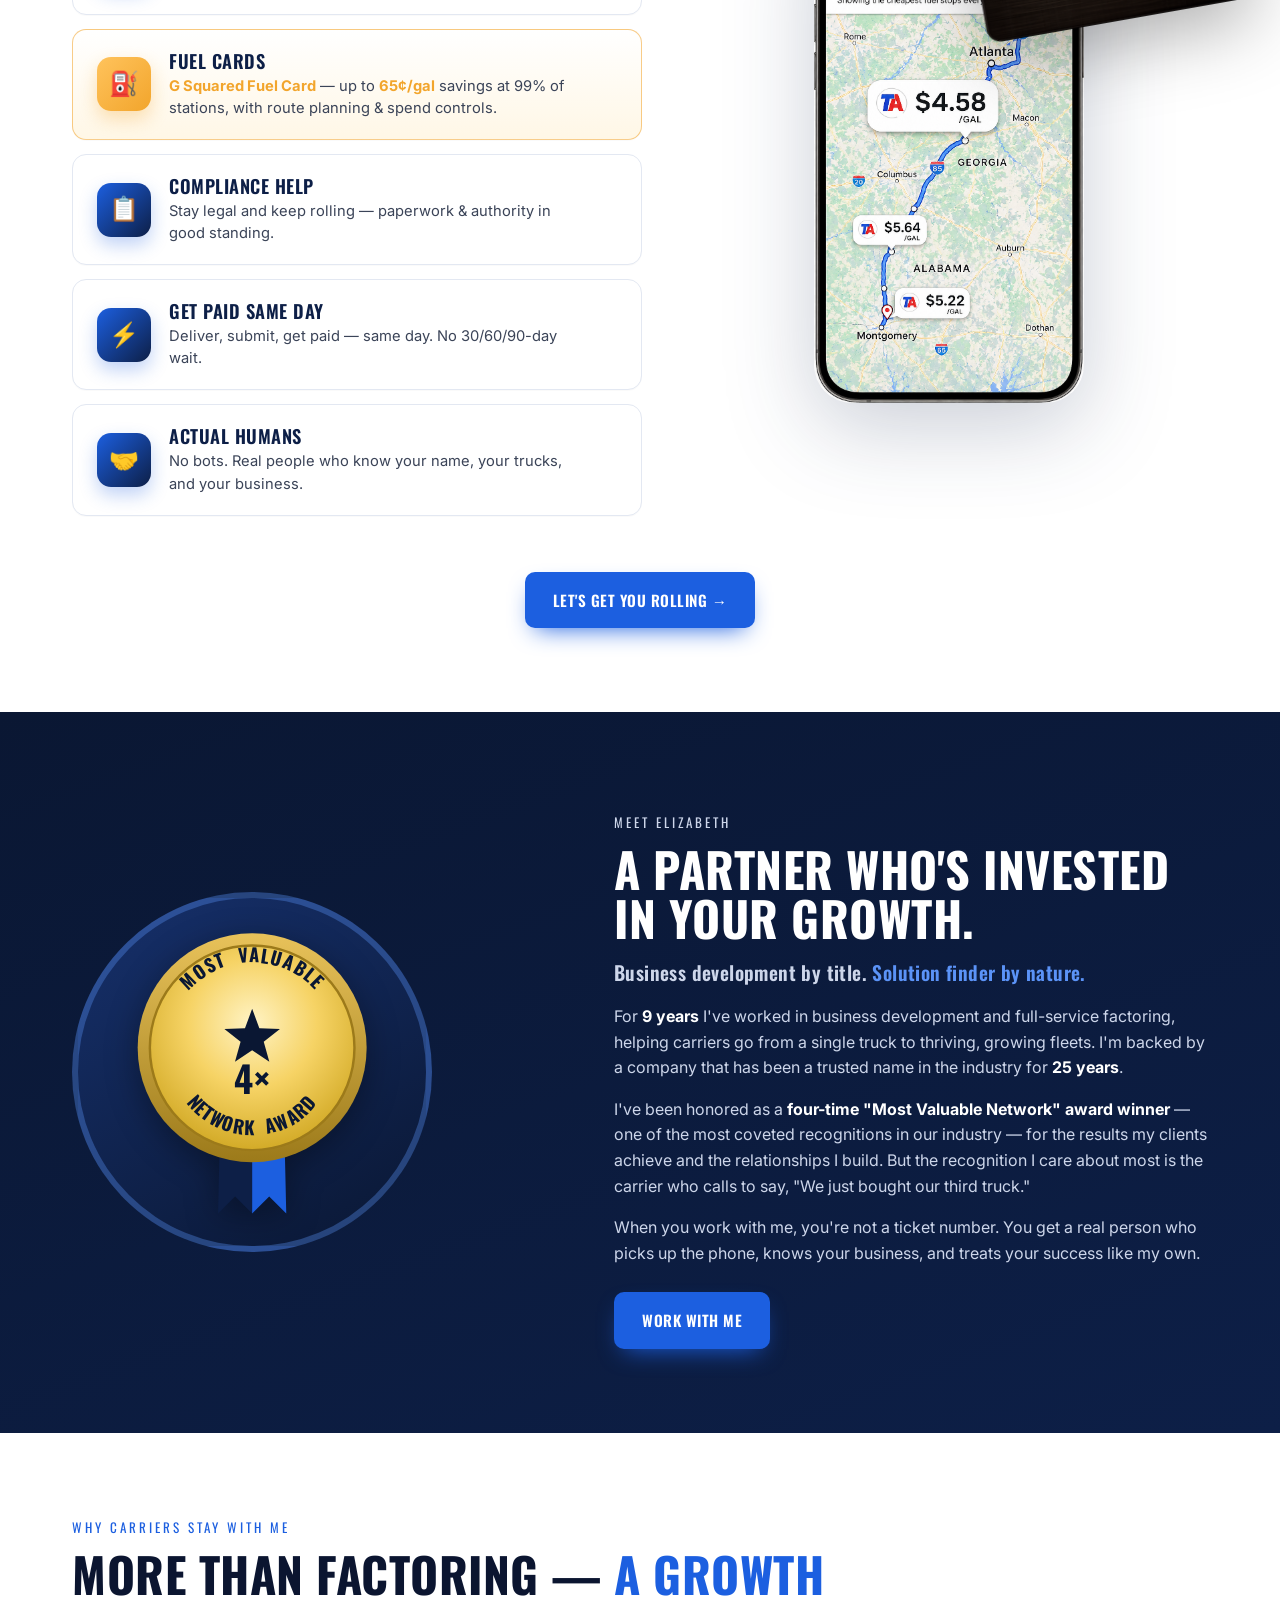
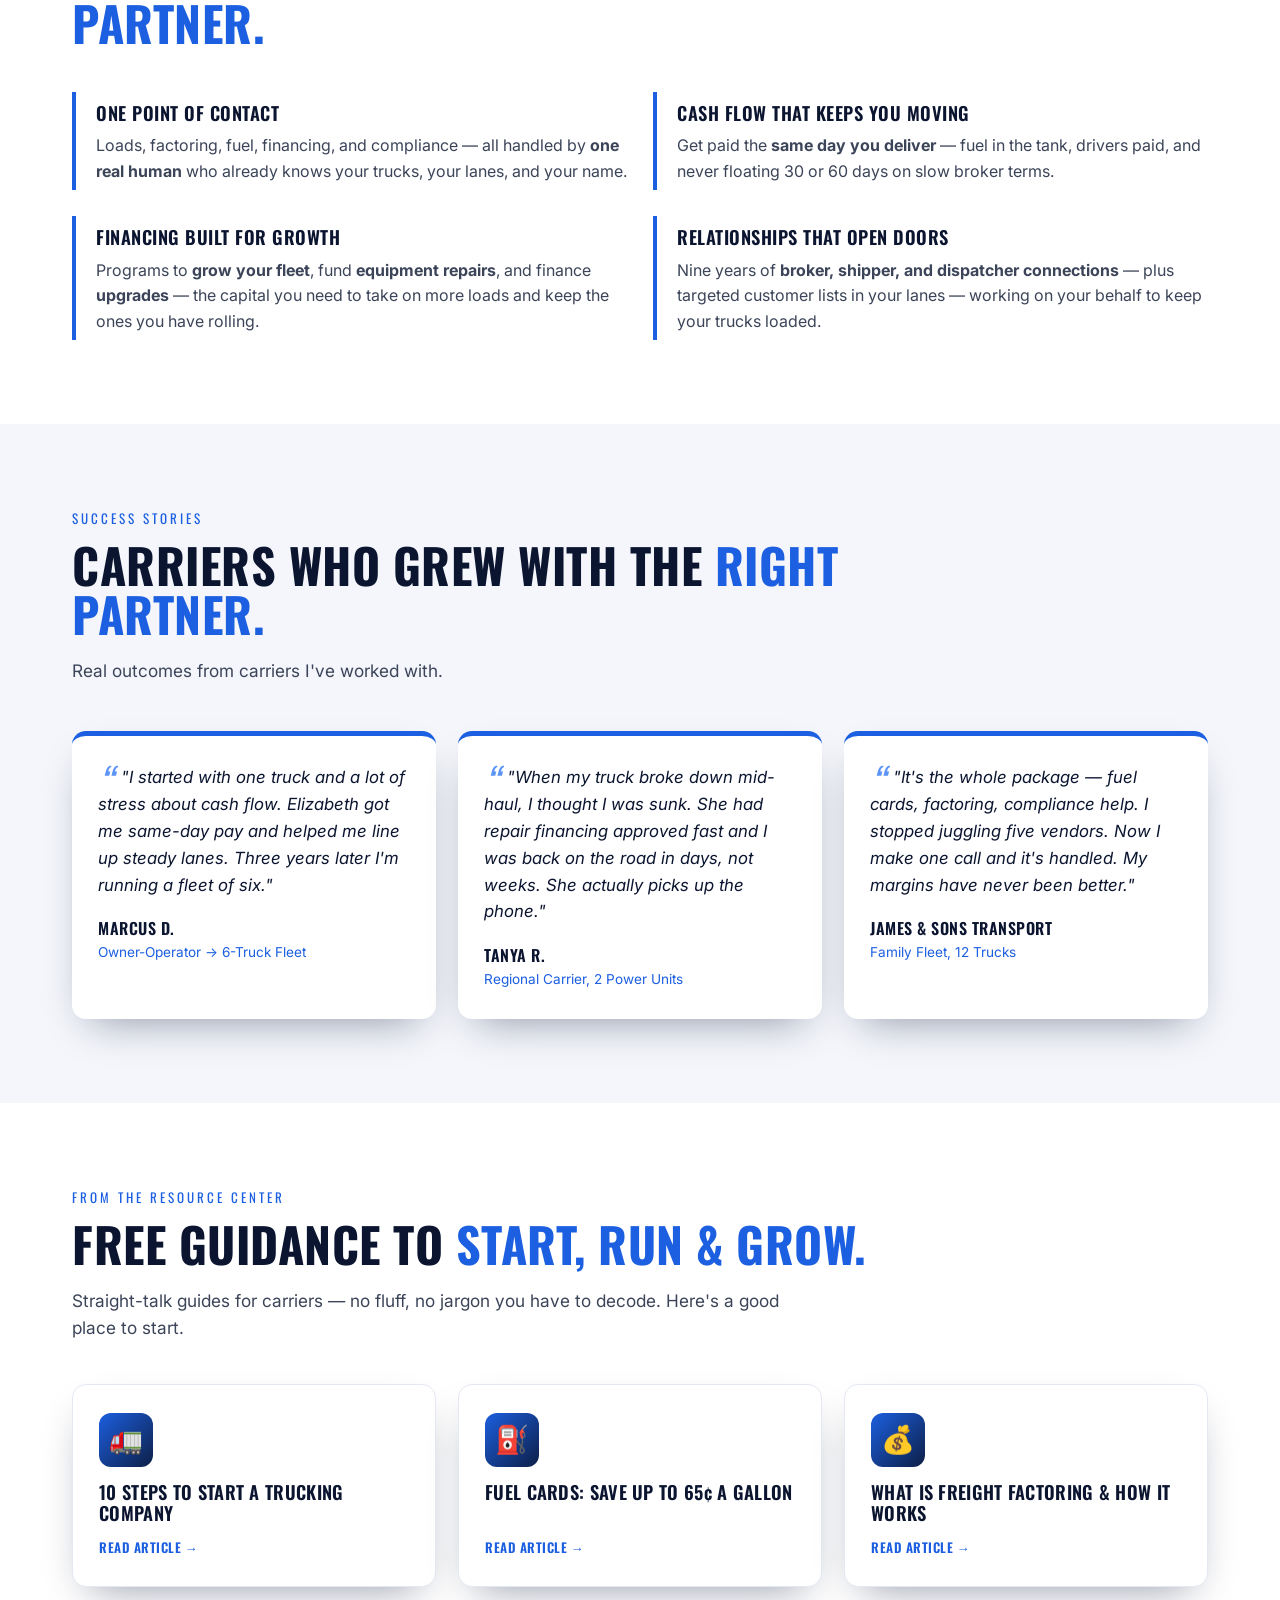
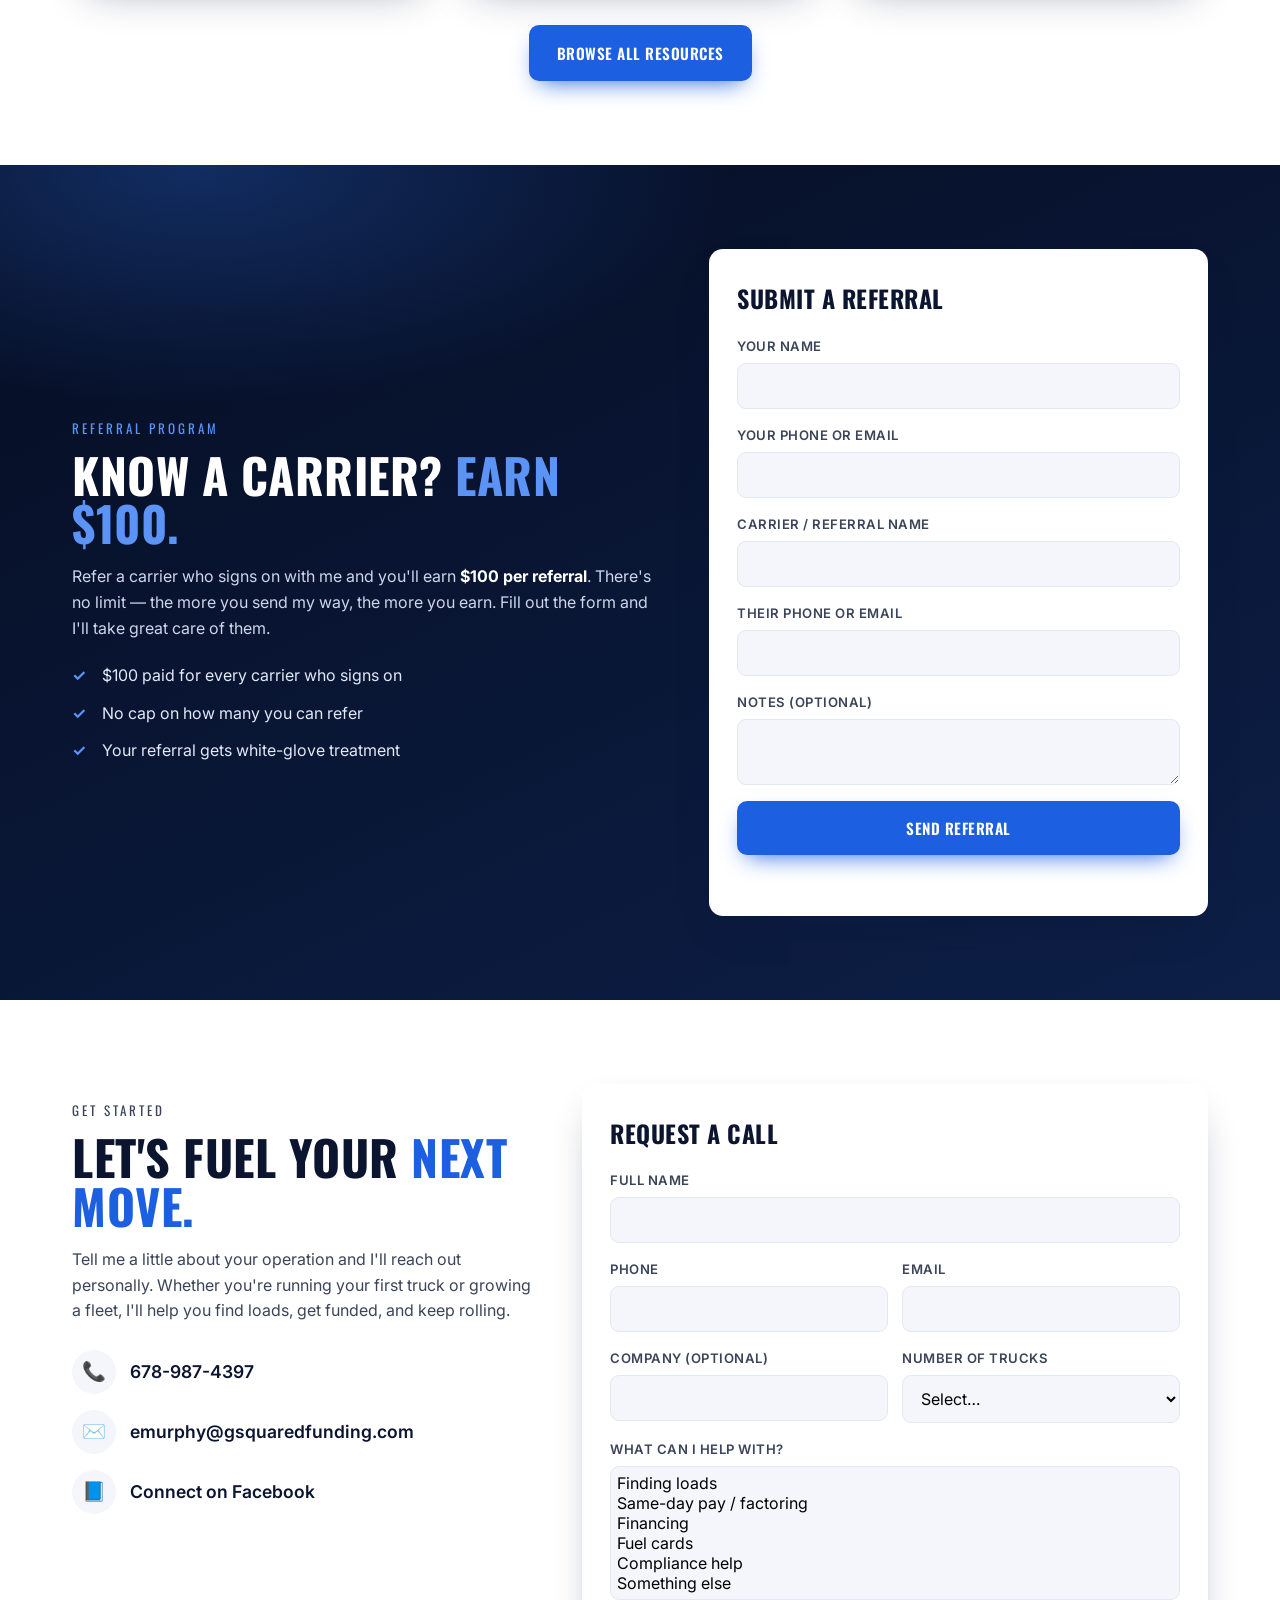
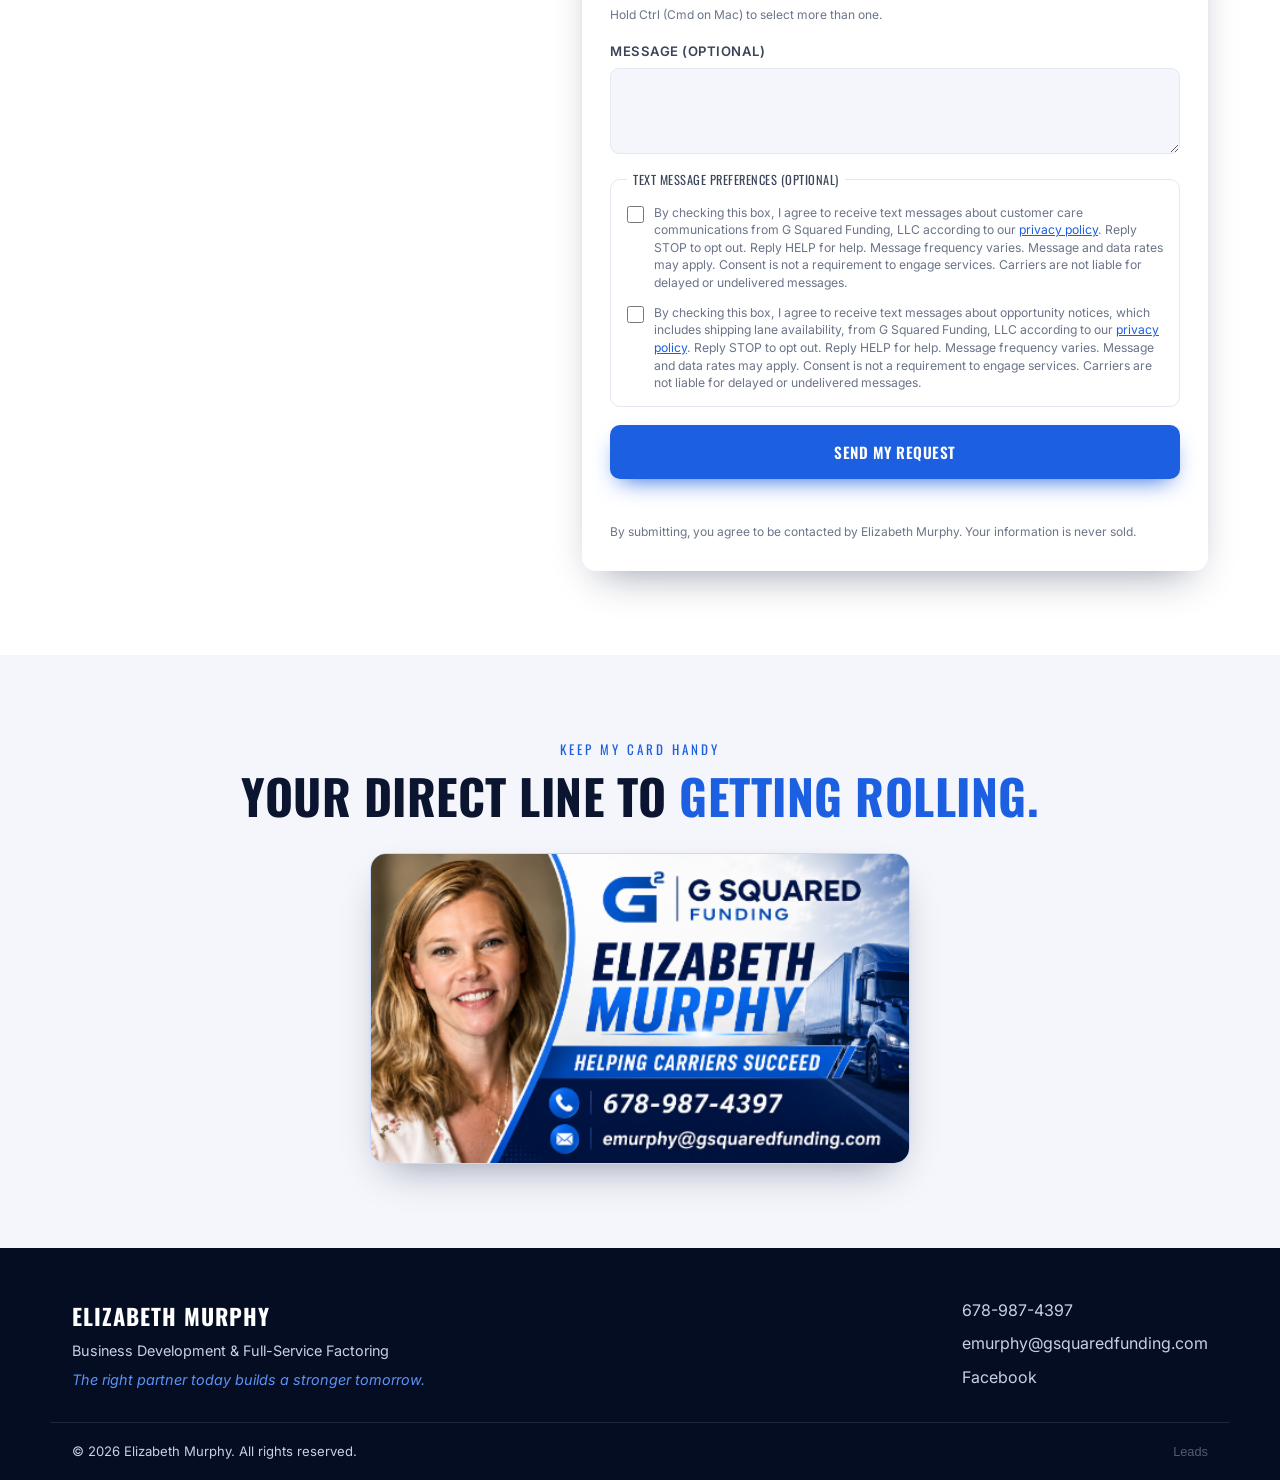
==== commit a3dac294: "Spotlight financing programs and tighten value-grid copy Recast the Strategy card to highlight fleet" ====
--- a/index.html
+++ b/index.html
@@ -228,19 +228,19 @@
       <div class="value-grid">
         <div class="value-item">
           <h4>One point of contact</h4>
-          <p>Loads, funding, fuel, compliance &mdash; handled by one person who already knows your operation.</p>
+          <p>Loads, factoring, fuel, financing, and compliance &mdash; all handled by <strong>one real human</strong> who already knows your trucks, your lanes, and your name.</p>
         </div>
         <div class="value-item">
           <h4>Cash flow that keeps you moving</h4>
-          <p>Same-day funding means fuel in the tank and drivers paid, without waiting on slow-paying brokers.</p>
+          <p>Get paid the <strong>same day you deliver</strong> &mdash; fuel in the tank, drivers paid, and never floating 30 or 60 days on slow broker terms.</p>
         </div>
         <div class="value-item">
-          <h4>Strategy, not just service</h4>
-          <p>I help you find consistent lanes and make smart growth moves &mdash; not just process invoices.</p>
+          <h4>Financing built for growth</h4>
+          <p>Programs to <strong>grow your fleet</strong>, fund <strong>equipment repairs</strong>, and finance <strong>upgrades</strong> &mdash; the capital you need to take on more loads and keep the ones you have rolling.</p>
         </div>
         <div class="value-item">
           <h4>Relationships that open doors</h4>
-          <p>Nine years of industry connections working on your behalf to keep your trucks loaded.</p>
+          <p>Nine years of <strong>broker, shipper, and dispatcher connections</strong> &mdash; plus targeted customer lists in your lanes &mdash; working on your behalf to keep your trucks loaded.</p>
         </div>
       </div>
     </div>
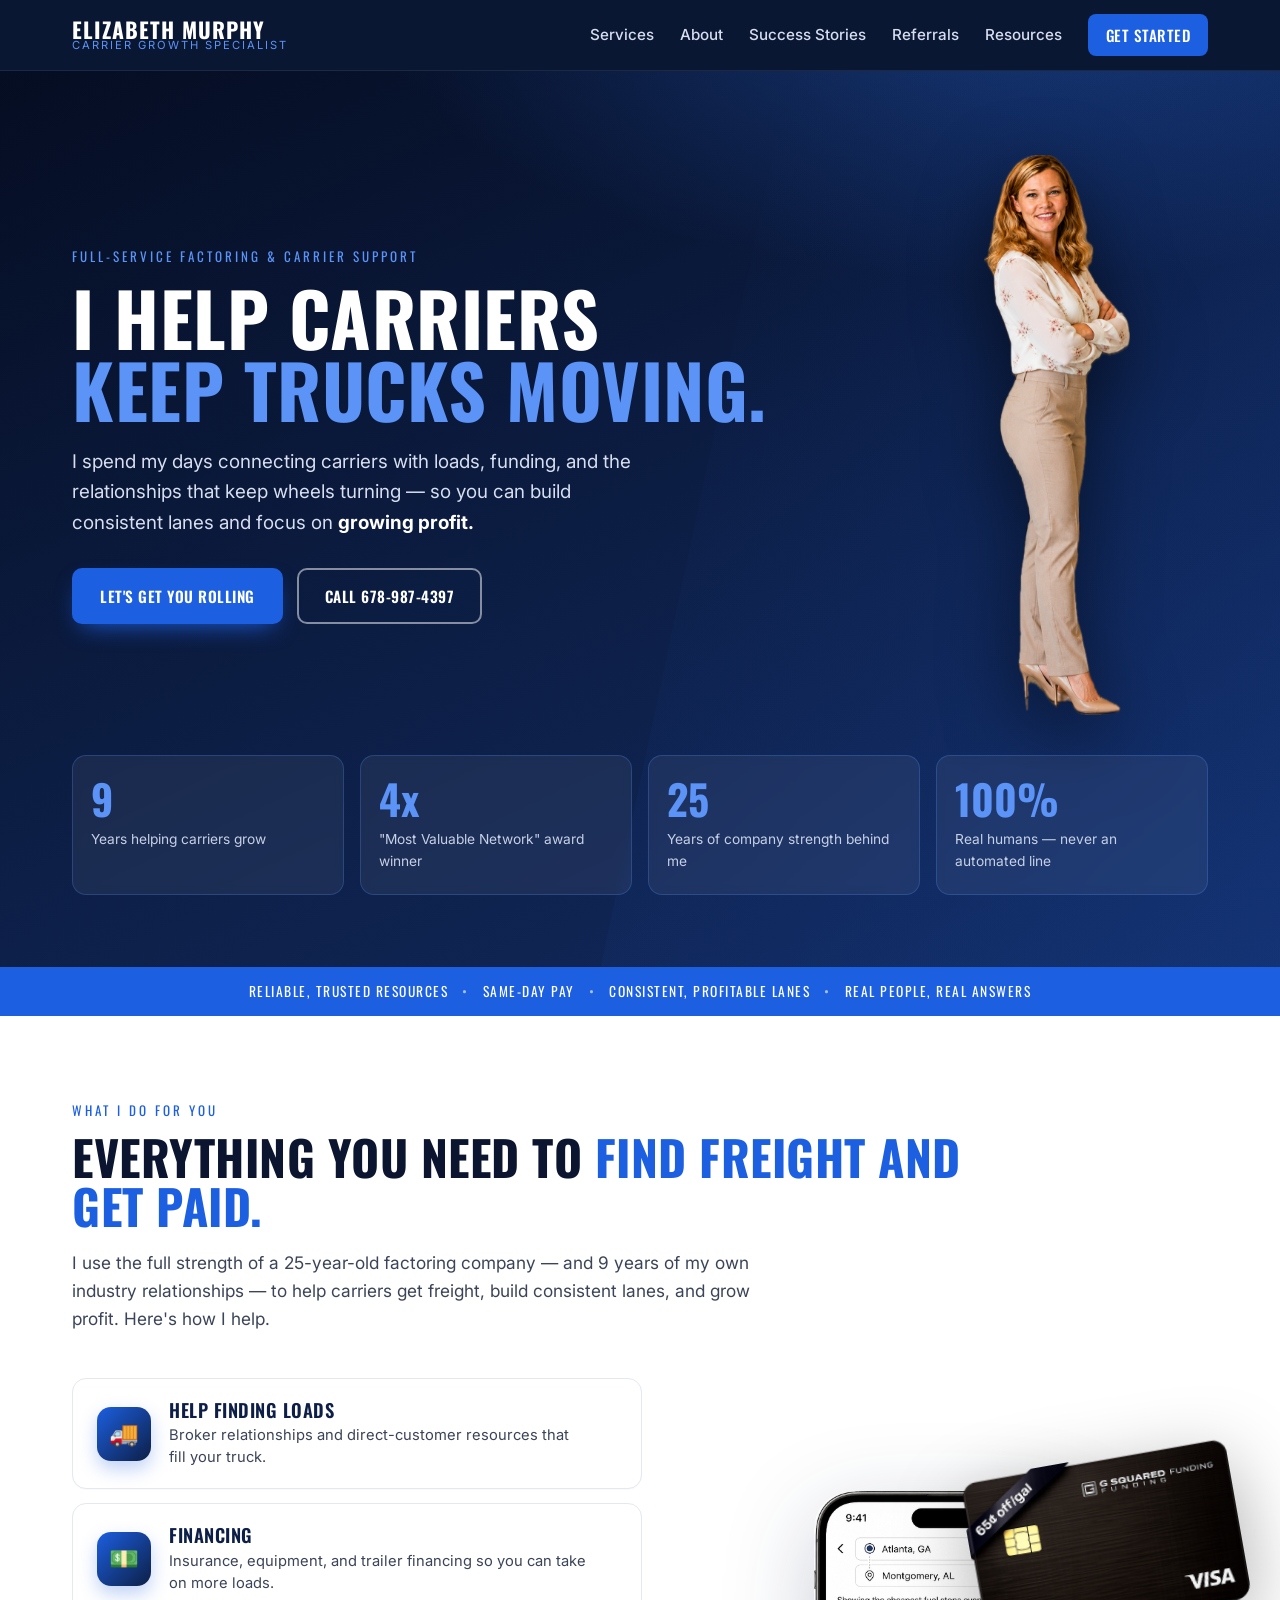
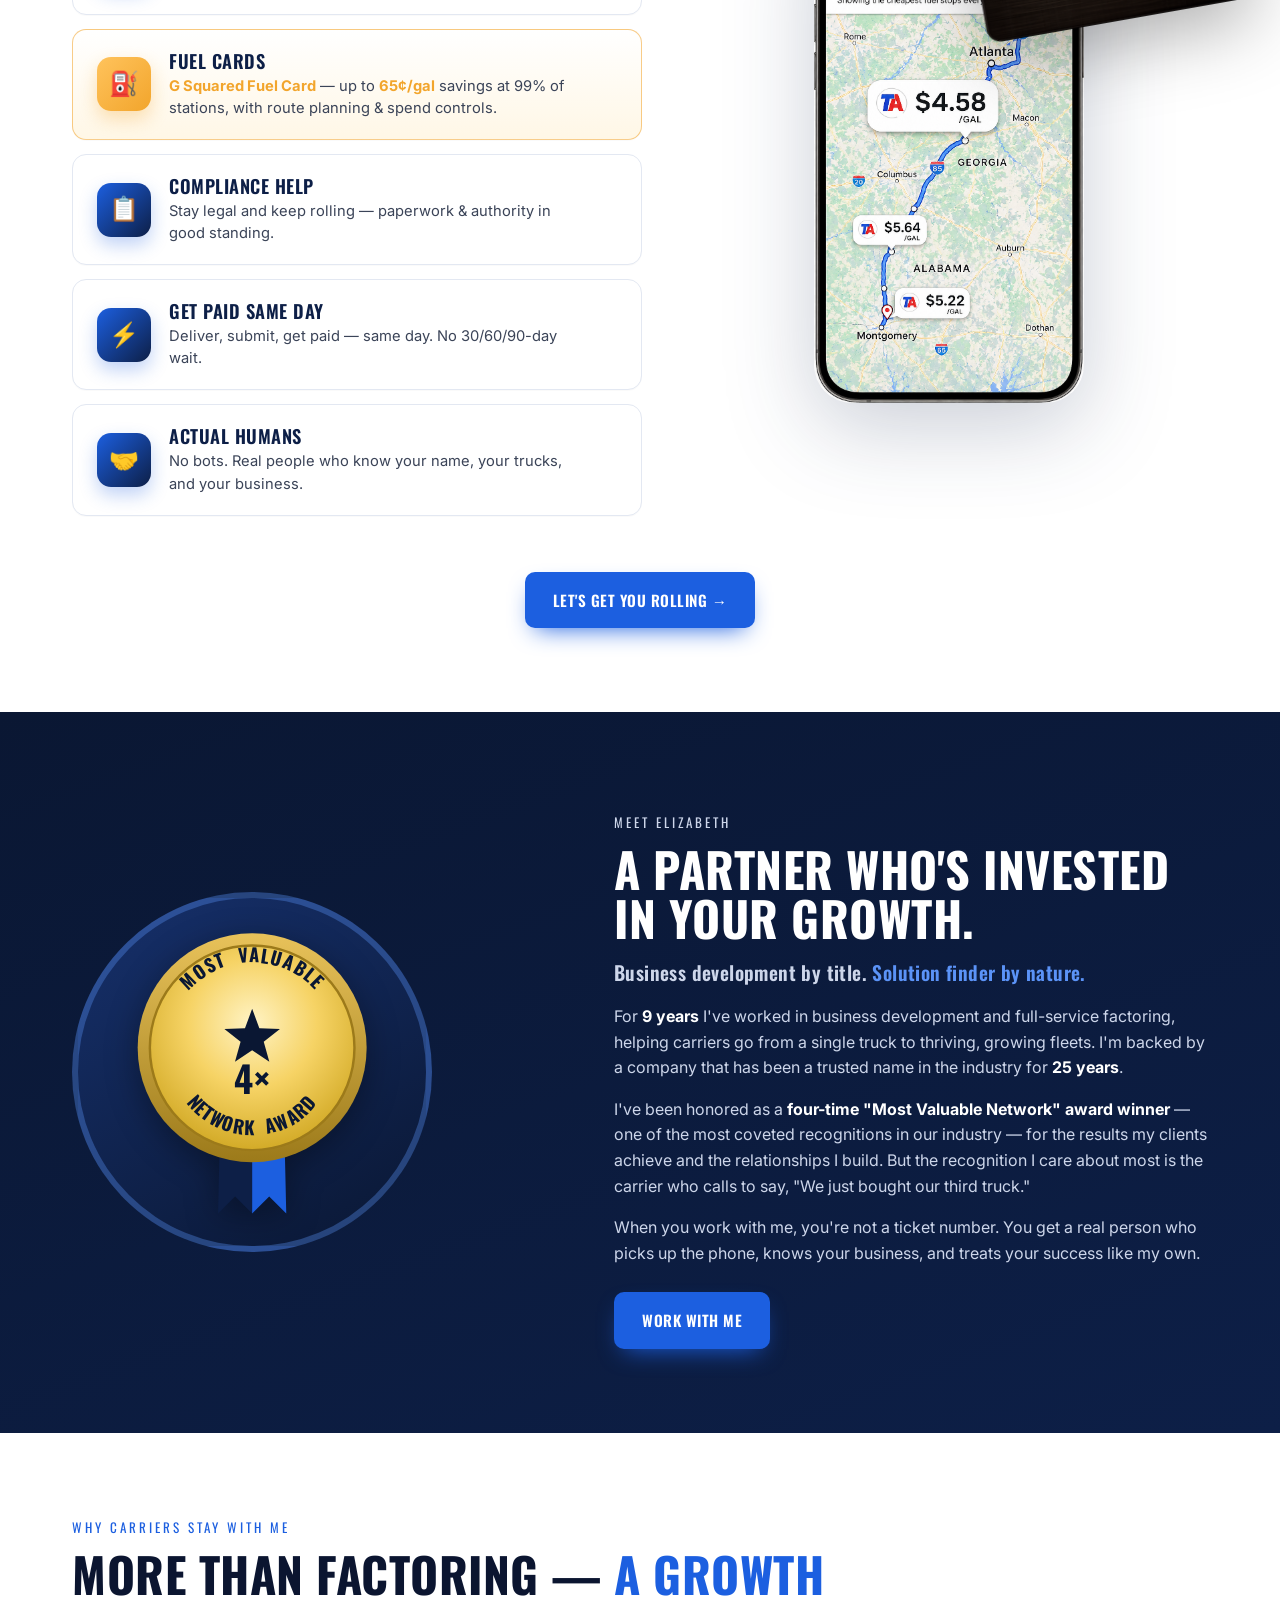
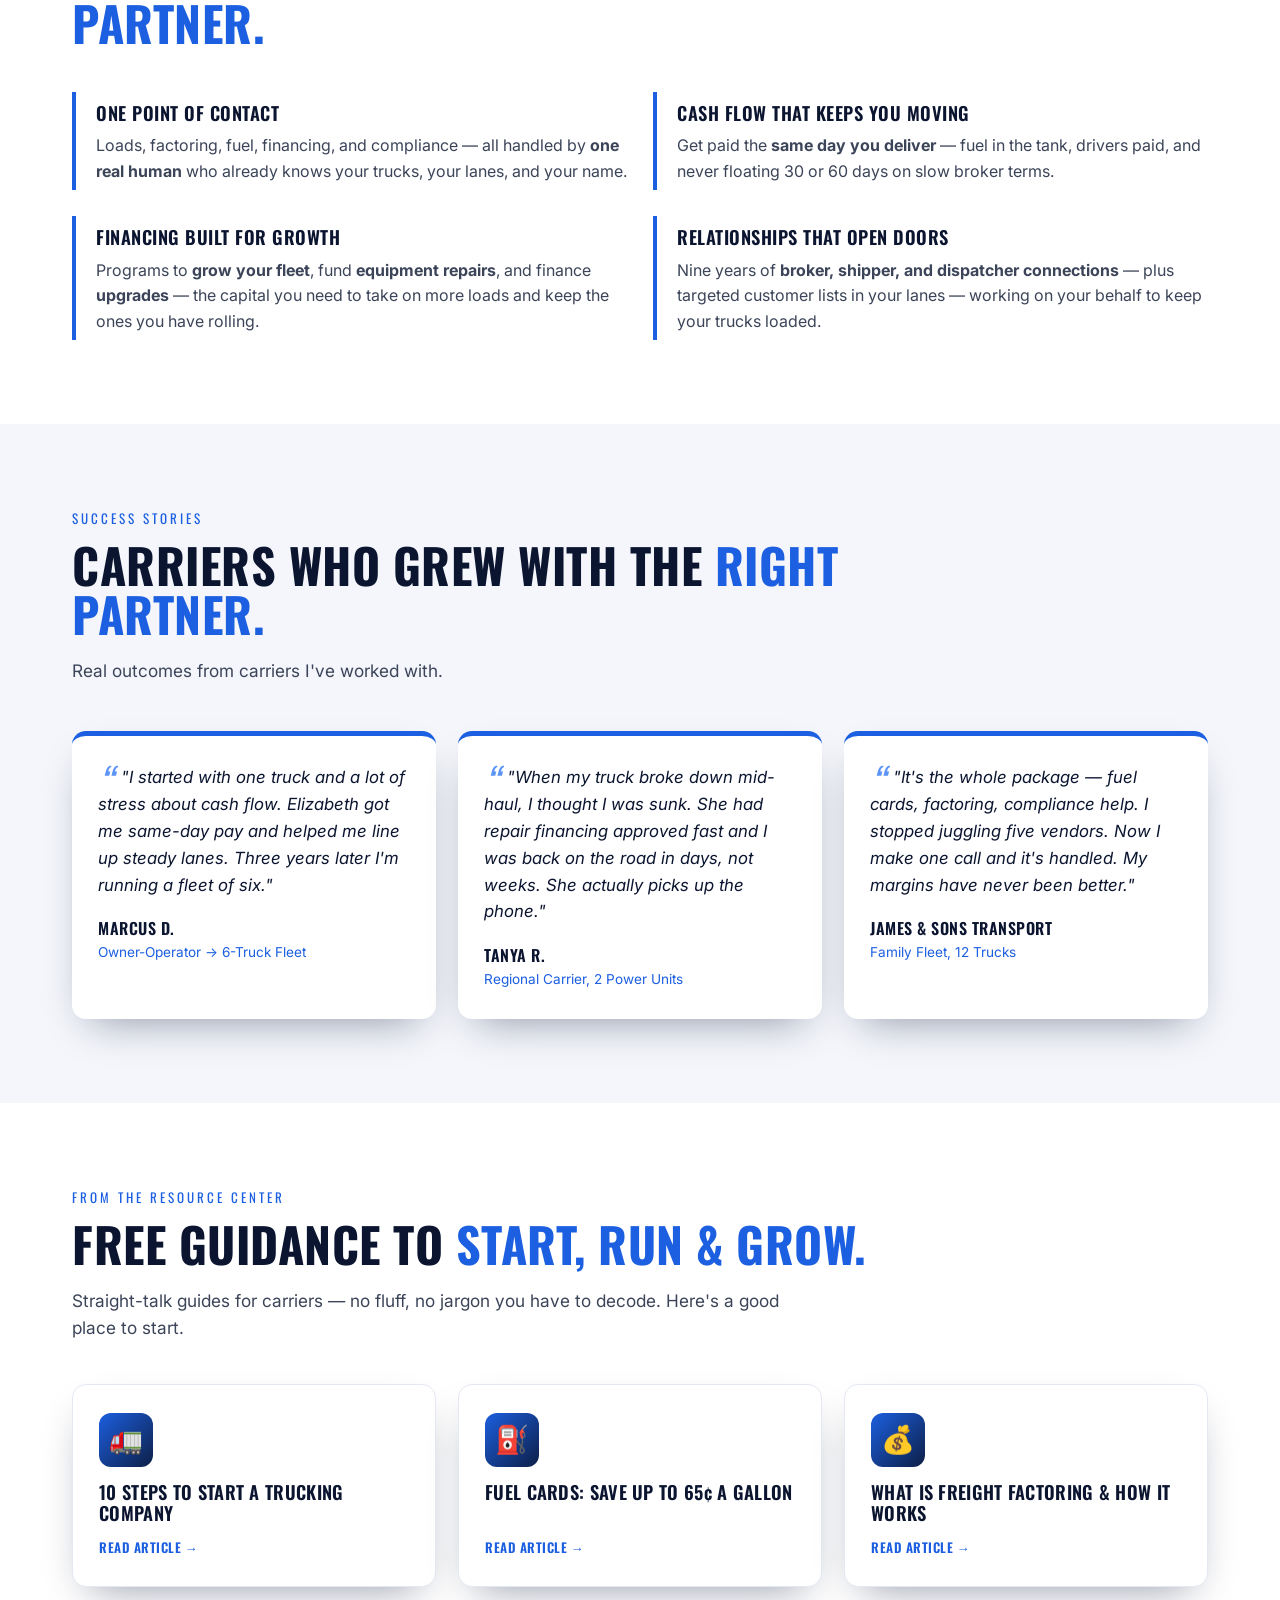
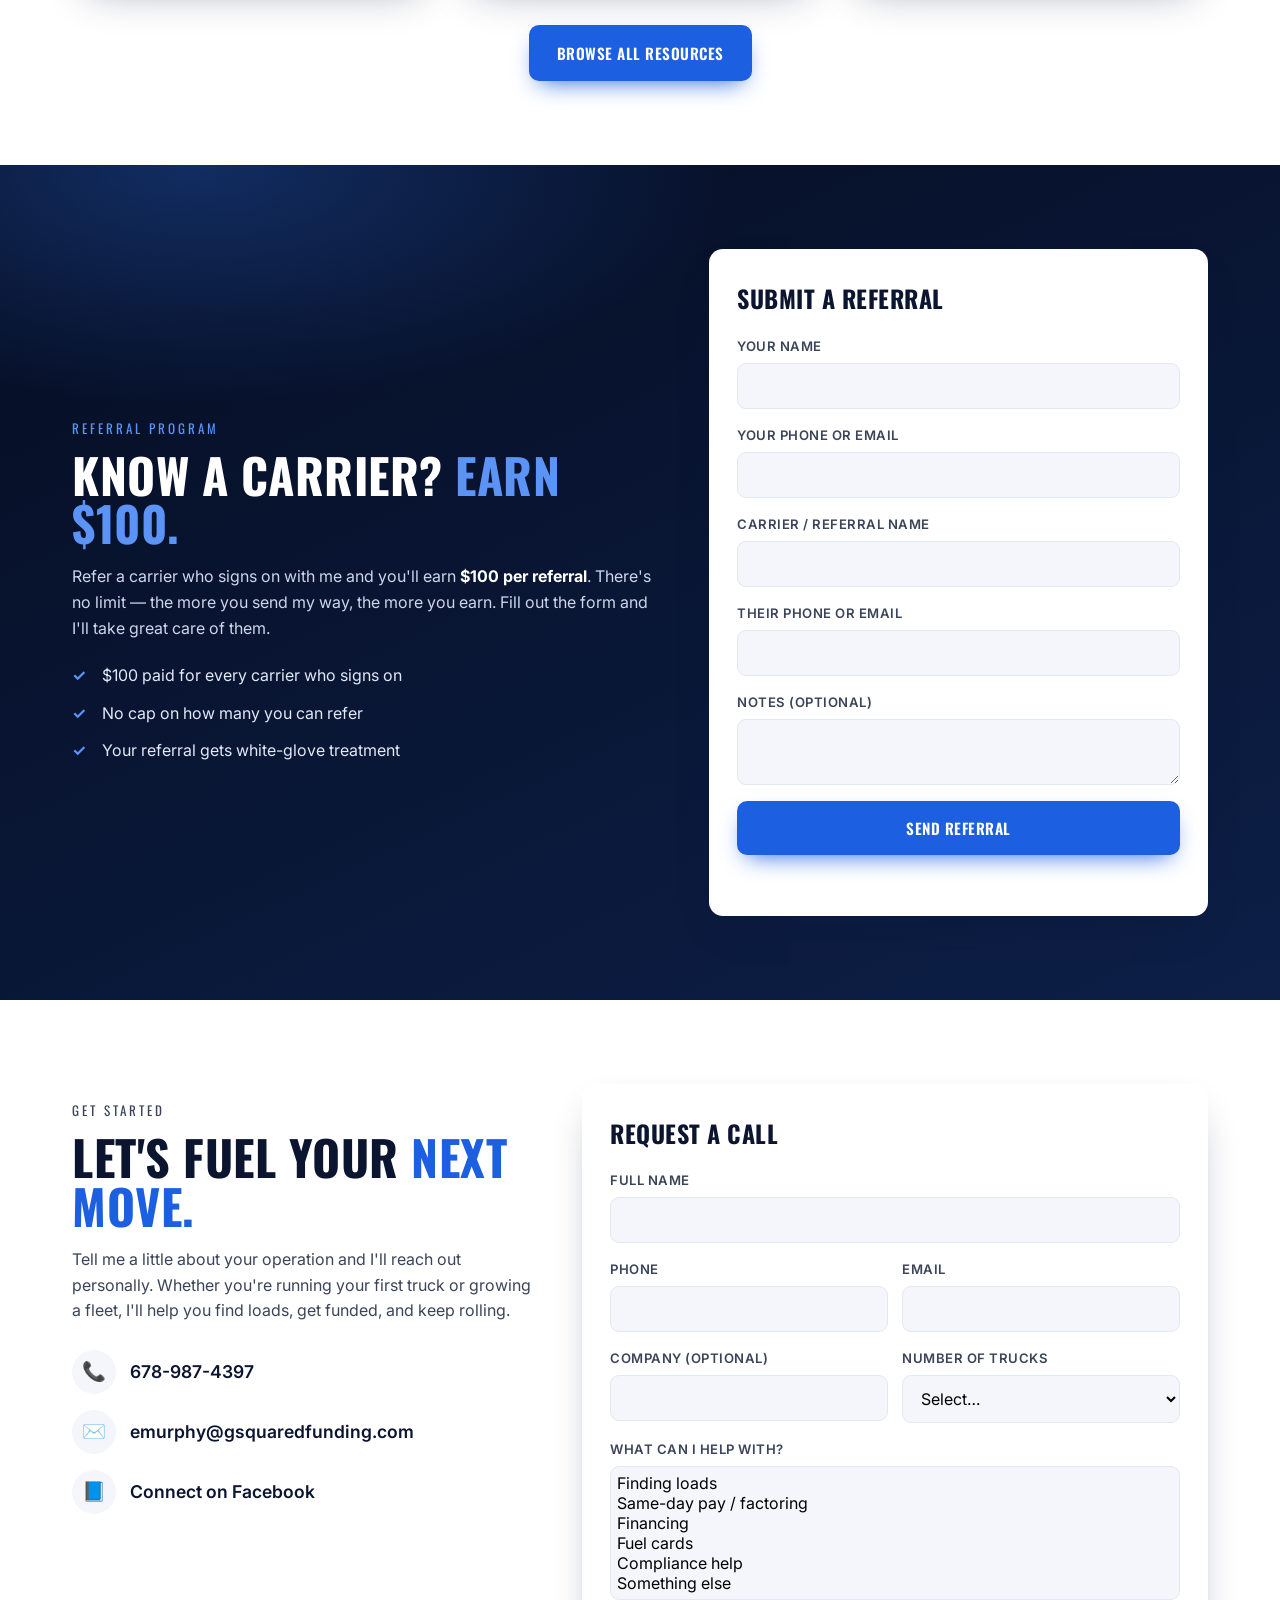
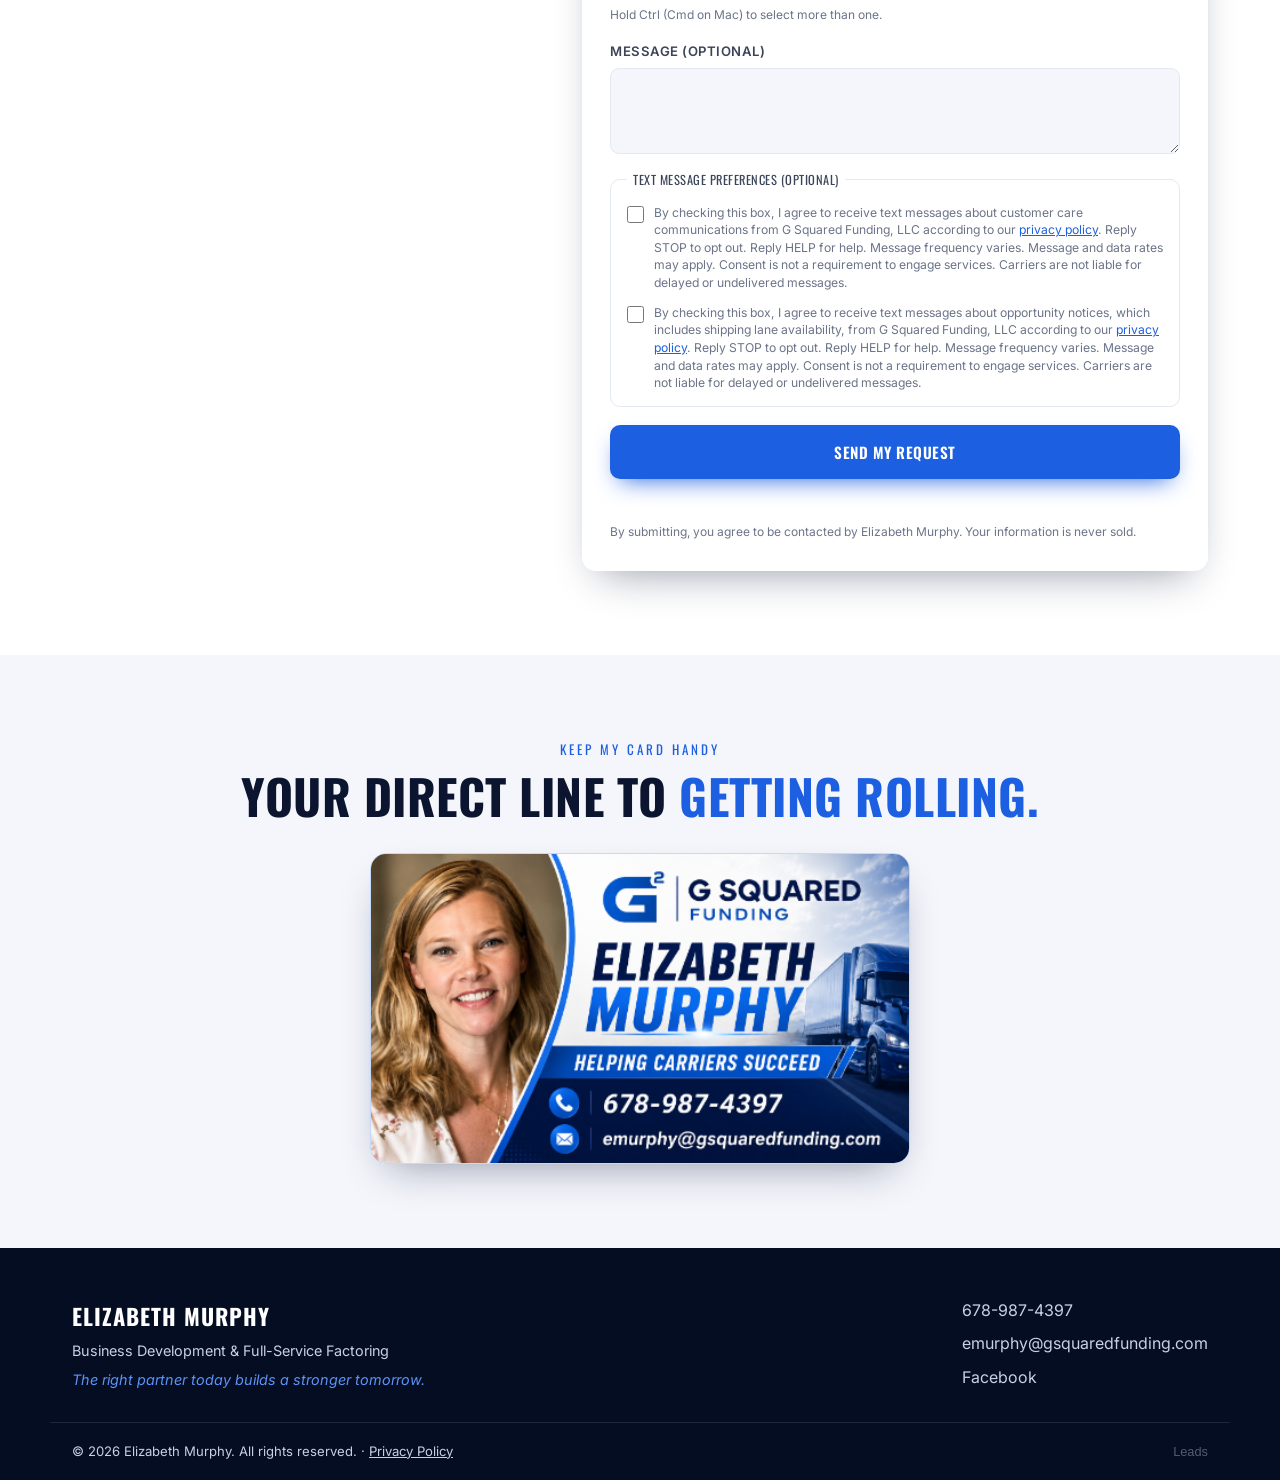
==== commit 085aa7b5: "Add Privacy Policy link to site footer Co-Authored-By: Claude Opus 5.5 <noreply@anthropic.com>" ====
--- a/index.html
+++ b/index.html
@@ -503,7 +503,7 @@
       </div>
     </div>
     <div class="footer-bottom container">
-      <span>&copy; <span id="year"></span> Elizabeth Murphy. All rights reserved.</span>
+      <span>&copy; <span id="year"></span> Elizabeth Murphy. All rights reserved. &middot; <a href="https://gsquaredfunding.com/privacy-policy" target="_blank" rel="noopener" class="footer-privacy">Privacy Policy</a></span>
       <button id="adminLink" class="admin-link" title="View captured leads">Leads</button>
     </div>
   </footer>
--- a/styles.css
+++ b/styles.css
@@ -647,3 +647,6 @@
   .svc-btn::after { display: none; }
   .svc-lbl { padding-right: 0; }
 }
+
+.footer-privacy { color: inherit; text-decoration: underline; }
+.footer-privacy:hover { color: #fff; }
